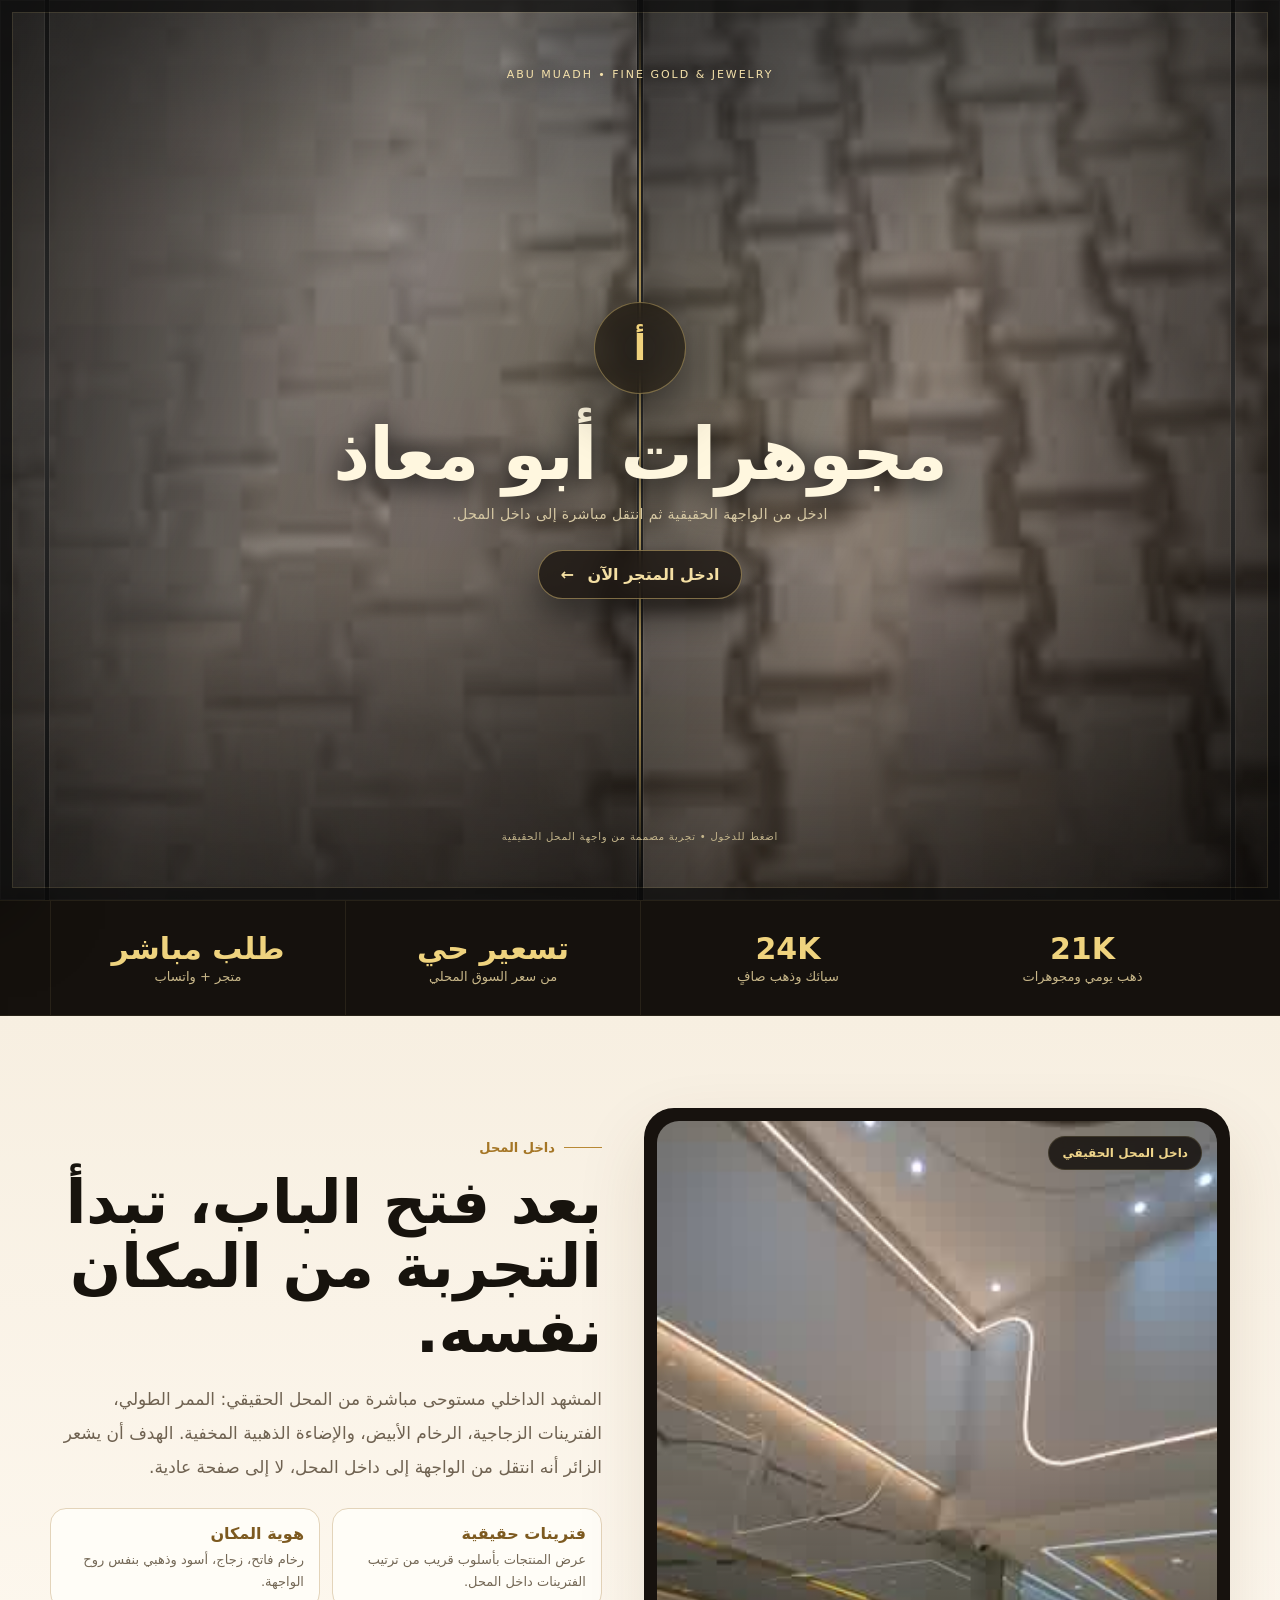
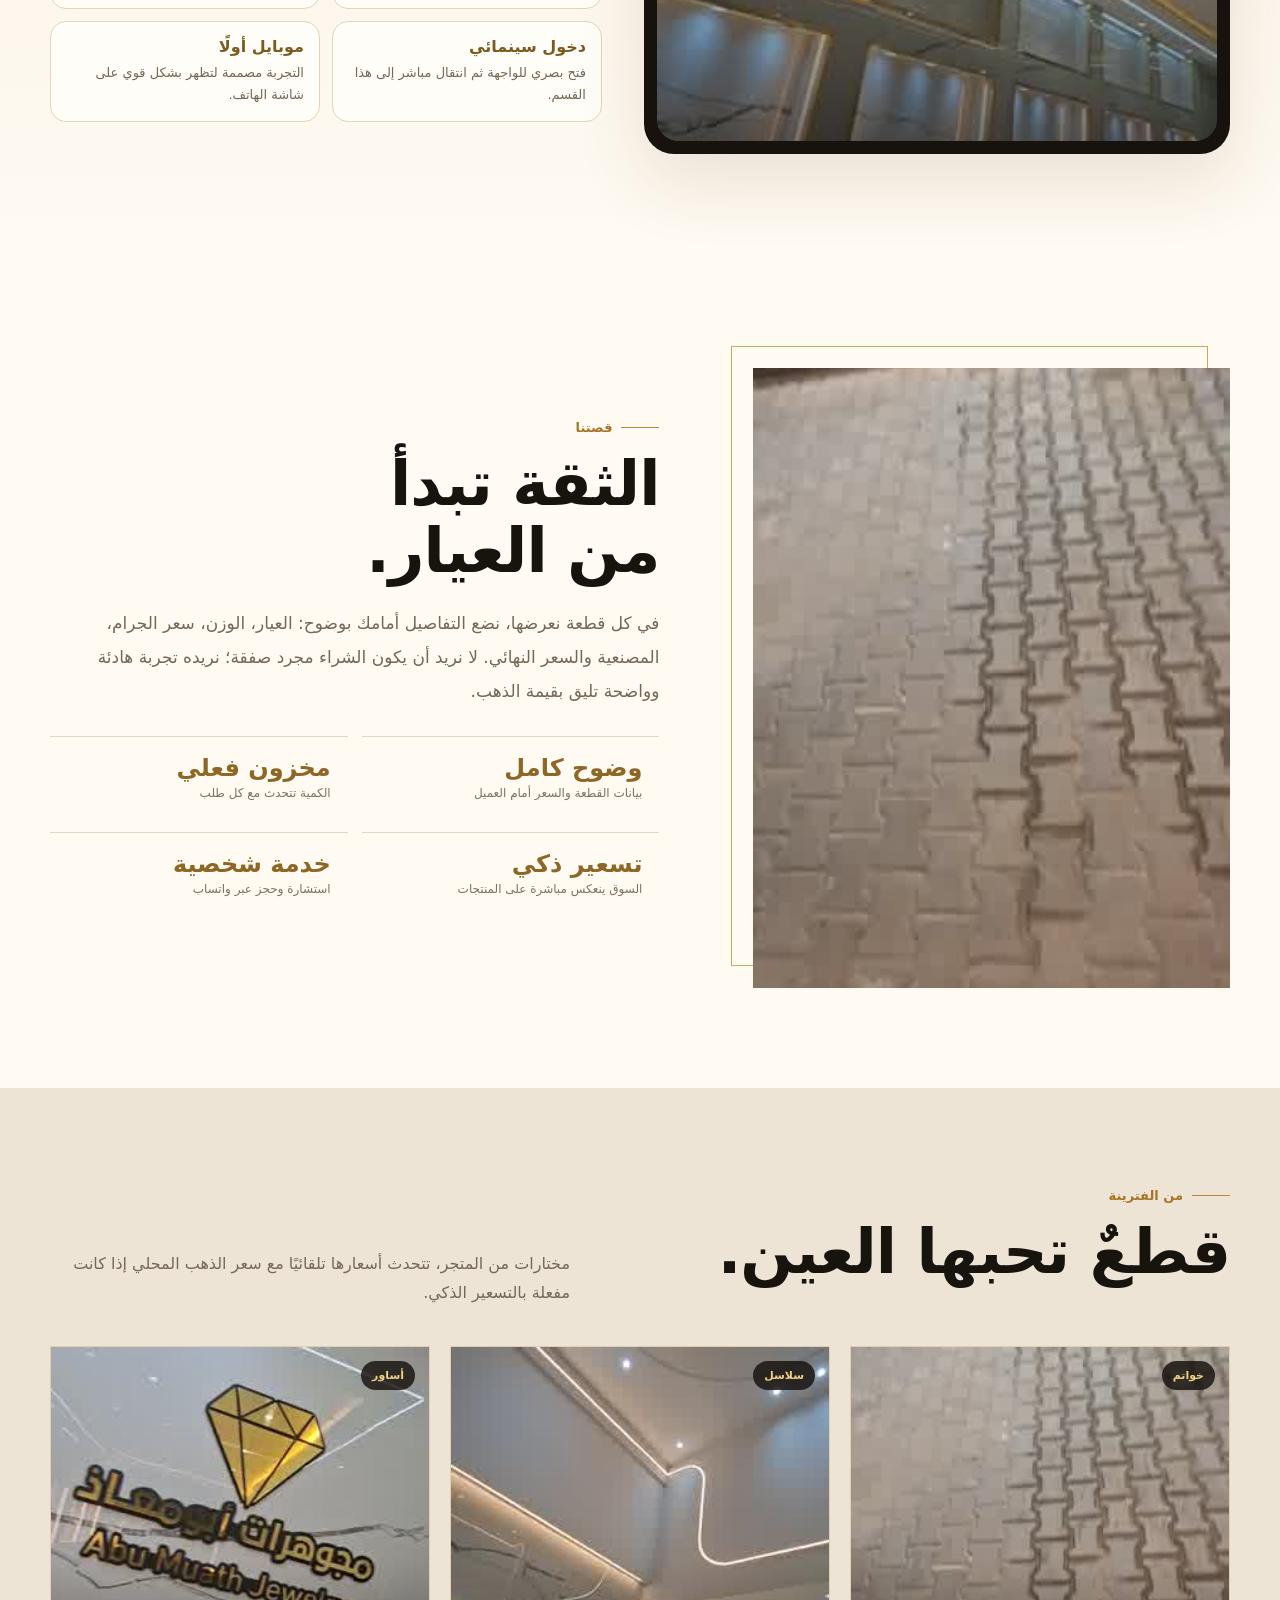
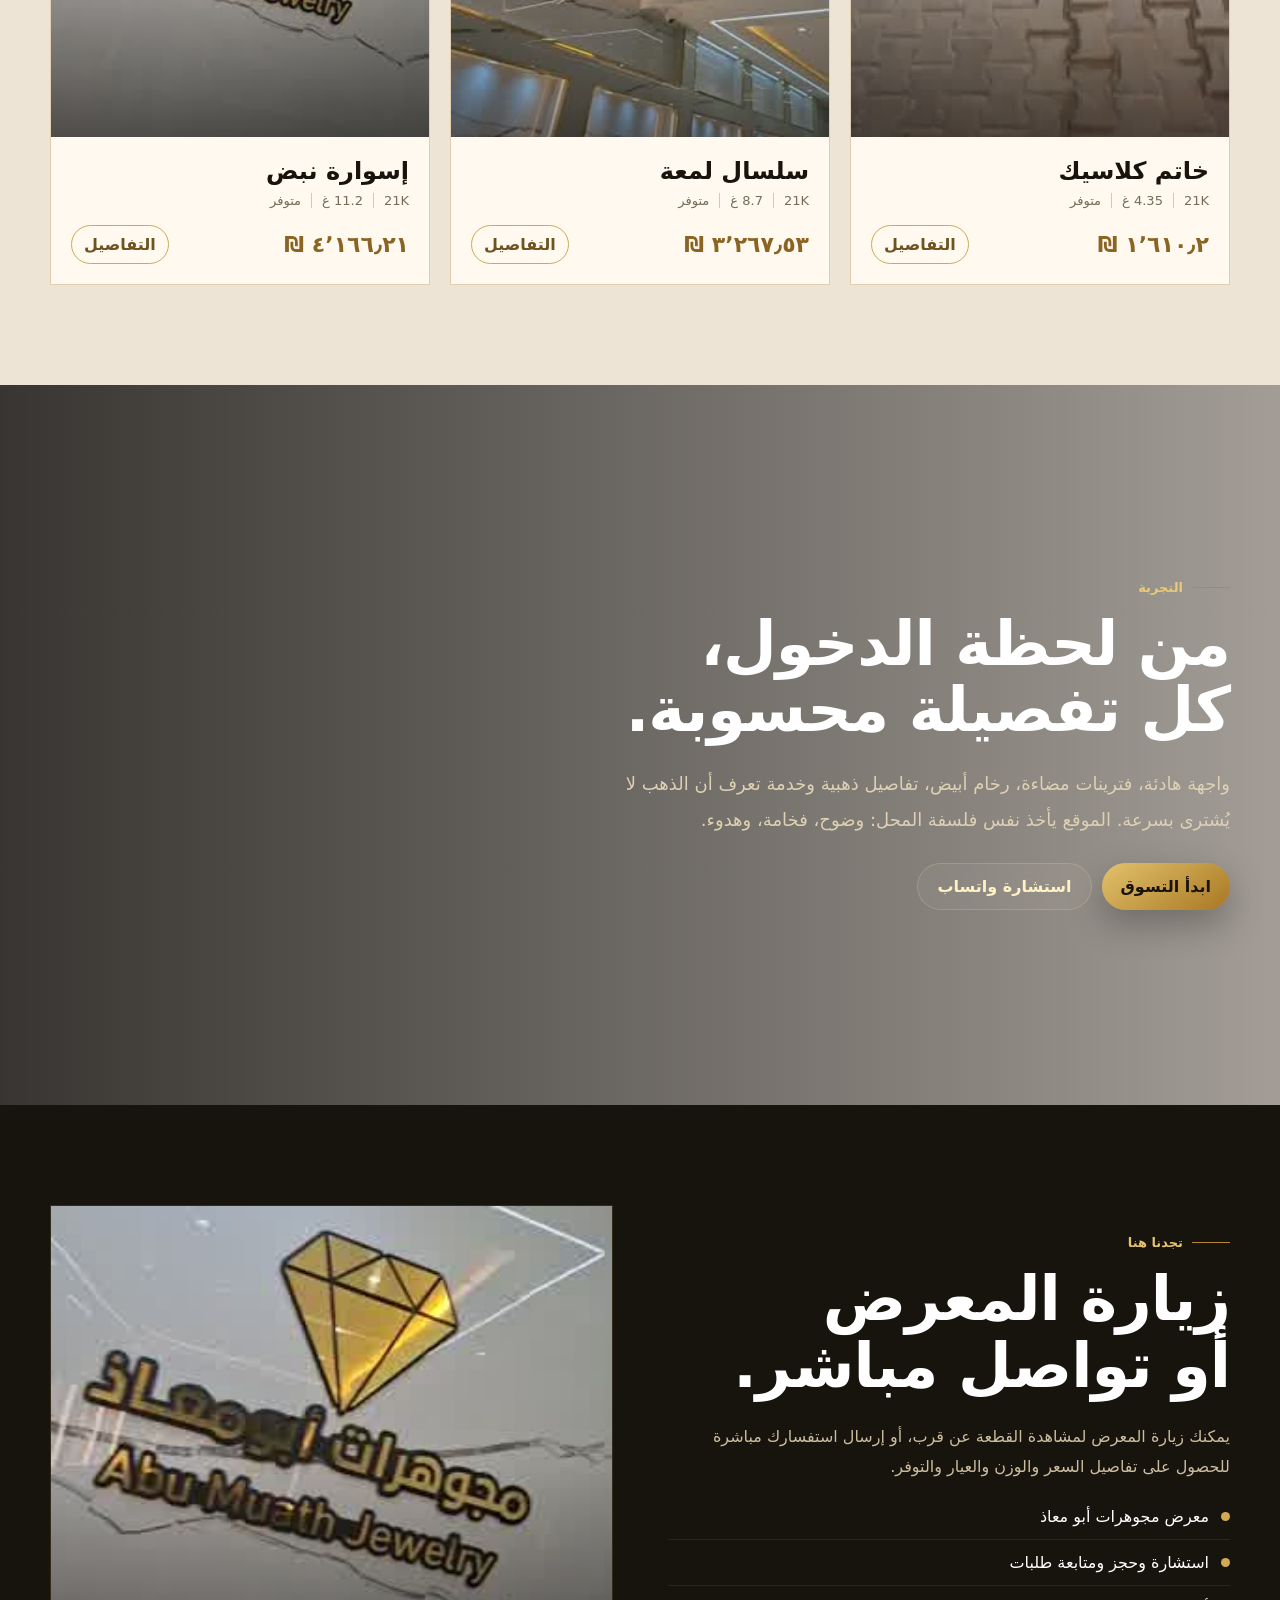
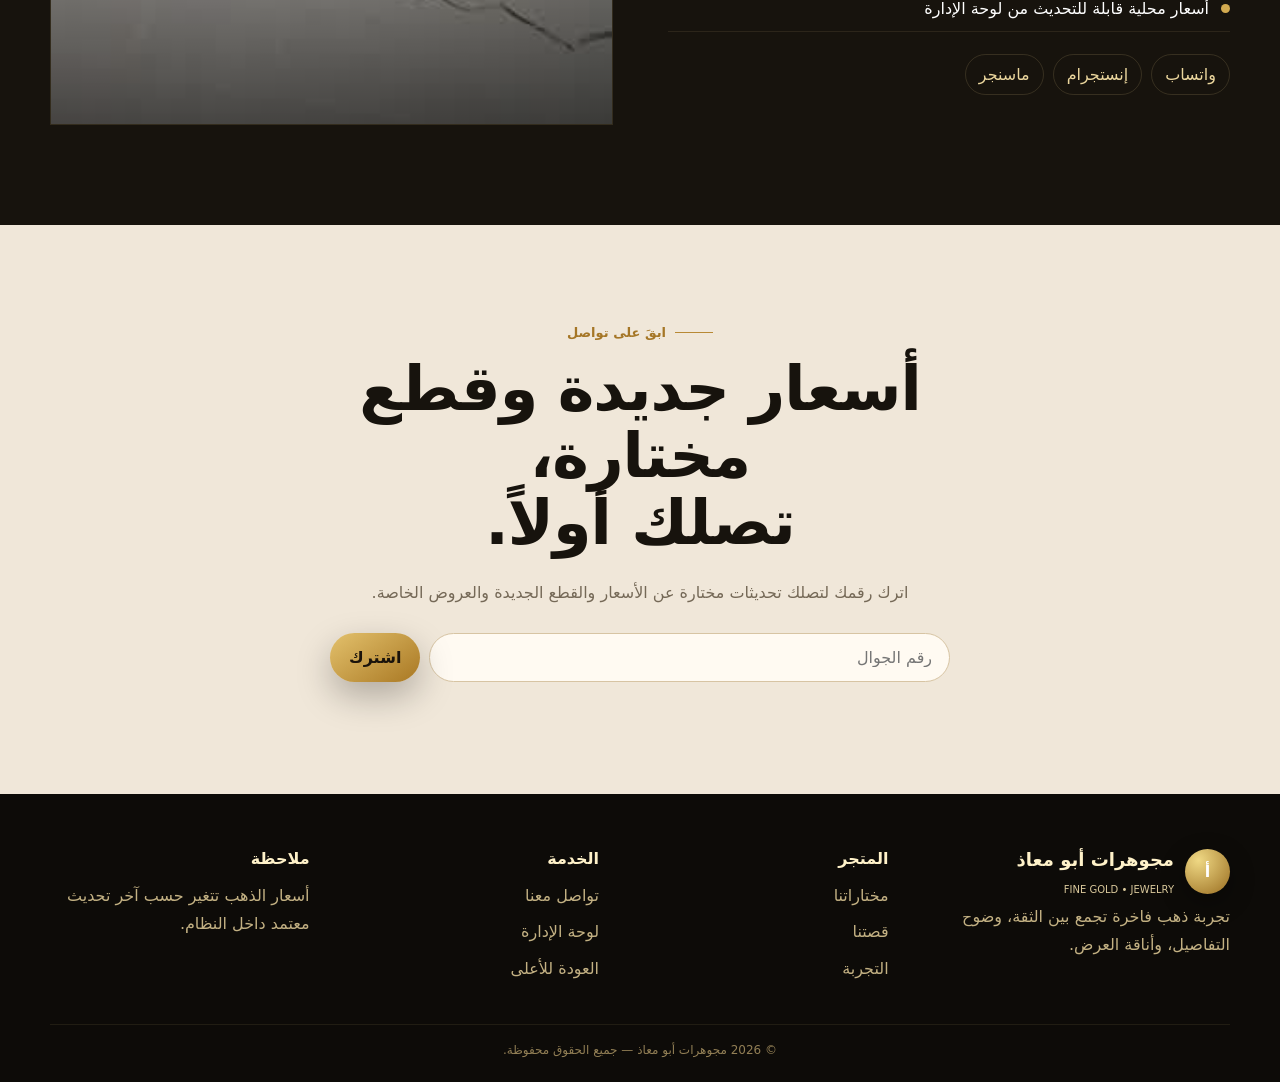
==== index.html @ 191fce41 "Add cinematic entrance-to-interior flow" ====
<!doctype html>
<html lang="ar" dir="rtl">
<head>
<meta charset="utf-8">
<meta name="viewport" content="width=device-width,initial-scale=1">
<meta name="theme-color" content="#0d0b08">
<title>مجوهرات أبو معاذ | ذهب بتجربة فاخرة</title>
<style>
:root{
  --ink:#17130d;--ink2:#251c12;--gold:#b98a34;--gold2:#e4c16d;--cream:#f7f0e5;--paper:#fffaf2;--muted:#746857;--line:#e4d7c2;--white:#fffdf8
}
*{box-sizing:border-box}
html{scroll-behavior:smooth}
body{margin:0;font-family:system-ui,Tahoma,Arial,sans-serif;background:var(--cream);color:var(--ink);overflow-x:hidden}
a{text-decoration:none;color:inherit}
button,input{font:inherit}
img{display:block;width:100%}
.container{width:min(1180px,calc(100% - 34px));margin:auto}
body.entryLocked{overflow:hidden;height:100vh}
.entryPortal{position:fixed;inset:0;z-index:999;background:#090704;overflow:hidden;isolation:isolate}
.entryScene{position:absolute;inset:-2%;background:linear-gradient(180deg,#0006 0%,transparent 28%,transparent 62%,#0009 100%),linear-gradient(90deg,#0007 0%,transparent 35%,transparent 65%,#0006 100%),url('assets/tour-entrance.jpg') center/cover no-repeat;transform:scale(1.045);transition:transform 2.2s cubic-bezier(.2,.7,.15,1),filter 1.2s;filter:saturate(.94) contrast(1.05) brightness(.82)}
.entryPortal.opening .entryScene{transform:scale(1.22) translateY(-1%);filter:saturate(1.02) contrast(1.06) brightness(.9)}
.entryGlow{position:absolute;inset:0;background:radial-gradient(circle at 50% 42%,rgba(233,197,108,.12),transparent 29%);pointer-events:none}
.entryDoor{position:absolute;top:0;bottom:0;width:50.05%;z-index:3;background:linear-gradient(110deg,rgba(20,20,20,.58),rgba(255,255,255,.05) 45%,rgba(9,9,9,.48));backdrop-filter:blur(1.2px);transition:transform 1.45s cubic-bezier(.72,0,.18,1);box-shadow:inset 0 0 0 1px rgba(255,255,255,.08)}
.entryDoor:before,.entryDoor:after{content:"";position:absolute;top:0;bottom:0;width:4px;background:linear-gradient(#121212,#2b2b2b 45%,#0c0c0c);box-shadow:0 0 0 1px rgba(255,255,255,.06)}
.entryDoor.left{left:0;transform-origin:left center}.entryDoor.left:before{right:0}.entryDoor.left:after{left:7%}
.entryDoor.right{right:0;transform-origin:right center}.entryDoor.right:before{left:0}.entryDoor.right:after{right:7%}
.entryPortal.opening .entryDoor.left{transform:translateX(-101%) perspective(900px) rotateY(-7deg)}
.entryPortal.opening .entryDoor.right{transform:translateX(101%) perspective(900px) rotateY(7deg)}
.entryFrame{position:absolute;inset:0;z-index:4;pointer-events:none;border:12px solid rgba(12,12,12,.72);box-shadow:inset 0 0 0 1px rgba(239,210,130,.12)}
.entryFrame:before{content:"";position:absolute;top:0;bottom:0;left:50%;width:2px;background:linear-gradient(transparent,#d8b561 20%,#e7ca80 50%,#d8b561 80%,transparent);transform:translateX(-50%);opacity:.72;transition:opacity .5s}
.entryPortal.opening .entryFrame:before{opacity:0}
.entrySign{position:absolute;z-index:5;top:7.5%;left:50%;transform:translateX(-50%);text-align:center;color:#f4e1aa;letter-spacing:.18em;text-transform:uppercase;font-size:11px;white-space:nowrap;text-shadow:0 2px 18px #000}
.entryContent{position:absolute;z-index:6;inset:0;display:grid;place-items:center;text-align:center;padding:24px;transition:opacity .45s,transform .65s}
.entryPortal.opening .entryContent{opacity:0;transform:scale(.96)}
.entryMonogram{width:92px;height:92px;border-radius:50%;margin:0 auto 18px;display:grid;place-items:center;border:1px solid rgba(235,205,122,.42);background:rgba(18,14,10,.68);backdrop-filter:blur(12px);font-size:36px;font-weight:900;color:#f0d27c;box-shadow:0 18px 60px #0009,inset 0 0 35px rgba(223,183,84,.06)}
.entryContent h1{margin:0;color:#fff7df;font-size:clamp(36px,6vw,72px);font-weight:800;letter-spacing:-1px;text-shadow:0 4px 30px #000}
.entryContent p{margin:10px 0 0;color:#d7c9a4;font-size:14px;letter-spacing:.03em}
.entryEnter{margin-top:28px;min-width:190px;border:1px solid rgba(237,208,126,.46);background:rgba(19,14,10,.74);color:#f4dfa3;border-radius:999px;padding:14px 22px;font-weight:900;box-shadow:0 14px 40px #0008;backdrop-filter:blur(12px);transition:.25s}
.entryEnter:hover{background:#c99c43;color:#1d150b;transform:translateY(-2px)}
.entryEnter span{display:inline-block;margin-right:8px;transition:.25s}.entryEnter:hover span{transform:translateX(-4px)}
.entryHint{position:absolute;z-index:6;bottom:6.5%;left:50%;transform:translateX(-50%);color:#c5b68c;font-size:10px;letter-spacing:.08em;white-space:nowrap;transition:opacity .35s}
.entryPortal.opening .entryHint{opacity:0}
.entryPortal.done{opacity:0;pointer-events:none;transition:opacity .75s ease}
@media(max-width:620px){.insideGrid,.insidePoints{grid-template-columns:1fr}.insideFrame img{height:470px}.entryFrame{border-width:7px}.entryScene{background-position:52% center}.entryMonogram{width:76px;height:76px;font-size:30px}.entryContent h1{font-size:40px}.entryContent p{font-size:12px;max-width:300px}.entrySign{top:5.5%;font-size:9px}.entryHint{bottom:4.5%}.entryEnter{min-width:180px}}
.nav{position:fixed;top:0;left:0;right:0;z-index:50;transition:.35s;padding:18px 0}
.nav.scrolled{background:#15110dda;backdrop-filter:blur(14px);padding:10px 0;border-bottom:1px solid #f1d99118}
.navin{display:flex;align-items:center;gap:22px;color:#fff}
.brand{display:flex;align-items:center;gap:11px;min-width:220px}
.mark{width:45px;height:45px;border-radius:50%;display:grid;place-items:center;background:radial-gradient(circle at 30% 25%,#efd884,#9a6e21);color:#fff;font-weight:900;box-shadow:0 8px 26px #0005}
.brand b{font-size:18px}.brand small{display:block;color:#d9c89b;font-size:10px;margin-top:2px}
.links{display:flex;align-items:center;gap:24px;flex:1;justify-content:center;font-weight:700;font-size:14px}
.links a{opacity:.88}.links a:hover{opacity:1;color:#efd58a}
.navActions{display:flex;gap:9px}.navBtn{border:1px solid #f0d89433;background:#fff4d70d;color:#f6e2a9;padding:10px 14px;border-radius:999px;font-weight:800;backdrop-filter:blur(8px)}.navBtn.fill{background:#f0d070;color:#20170c;border-color:transparent}
.menu{display:none;background:none;border:0;color:#fff;font-size:24px}
.hero{min-height:100vh;position:relative;display:grid;align-items:end;background:
linear-gradient(90deg,#090806b8 0%,#09080630 58%,#09080680 100%),
linear-gradient(0deg,#0b0908 0%,transparent 40%),
url('assets/tour-middle.jpg') center/cover no-repeat}
.hero:after{content:"";position:absolute;inset:0;background:radial-gradient(circle at 65% 35%,transparent 0 28%,#00000035 75%);pointer-events:none}
.heroContent{position:relative;z-index:2;padding:165px 0 70px;display:grid;grid-template-columns:1.1fr .9fr;gap:40px;align-items:end}
.kicker{display:inline-flex;gap:8px;align-items:center;color:#edd18a;font-weight:800;font-size:13px;letter-spacing:.3px}
.kicker:before{content:"";width:45px;height:1px;background:#d5b15b}
.hero h1{font-size:clamp(46px,7vw,88px);line-height:.98;color:#fffaf0;margin:18px 0 20px;letter-spacing:-2px}
.hero p{color:#dfd3b9;font-size:18px;line-height:2;max-width:650px;margin:0}
.heroBtns{display:flex;gap:10px;flex-wrap:wrap;margin-top:28px}
.btn{border:0;border-radius:999px;padding:13px 19px;font-weight:900;cursor:pointer;display:inline-flex;align-items:center;justify-content:center}
.btn.gold{background:linear-gradient(145deg,#e3c16c,#a97823);color:#1a130b;box-shadow:0 14px 35px #0004}
.btn.ghost{background:#fff8e80c;color:#fff1c4;border:1px solid #f5dd9d35;backdrop-filter:blur(8px)}
.heroPanel{justify-self:end;width:min(400px,100%);background:#15110dd8;border:1px solid #f1d79126;border-radius:26px;padding:22px;color:#fff;backdrop-filter:blur(14px);box-shadow:0 28px 70px #0007}
.heroPanelTop{display:flex;justify-content:space-between;gap:12px;align-items:center;border-bottom:1px solid #f2d9931c;padding-bottom:15px;margin-bottom:15px}.heroPanel small{color:#cbb883}.priceNow{font-size:30px;color:#f0d77f;font-weight:900}.miniStats{display:grid;grid-template-columns:repeat(3,1fr);gap:10px}.miniStats div{background:#fff7dd08;border:1px solid #f1db9d12;border-radius:16px;padding:12px}.miniStats b{display:block;color:#fff6da}.miniStats span{font-size:11px;color:#c9b98e}
.scrollHint{position:absolute;z-index:3;bottom:22px;left:50%;transform:translateX(-50%);color:#d8c796;font-size:11px;display:flex;align-items:center;gap:8px}.scrollHint i{display:block;width:42px;height:1px;background:#d7bc72}

.stats{background:#15110d;color:#f7e9bc;border-top:1px solid #f0d79115;border-bottom:1px solid #f0d79115}
.statsGrid{display:grid;grid-template-columns:repeat(4,1fr)}
.stat{padding:30px 20px;text-align:center;border-left:1px solid #f0d79116}.stat:first-child{border-left:0}.stat b{display:block;font-size:30px;color:#efd37e}.stat span{font-size:13px;color:#c8b789}

.section{padding:100px 0}
.story{background:var(--paper)}
.storyGrid{display:grid;grid-template-columns:.9fr 1.1fr;gap:72px;align-items:center}
.mediaFrame{position:relative;padding:22px 0 0 22px}.mediaFrame:before{content:"";position:absolute;inset:0 22px 22px 0;border:1px solid #c9a85e}
.mediaFrame img{height:620px;object-fit:cover;position:relative;z-index:1}
.sectionTag{color:#a57626;font-size:13px;font-weight:900;display:flex;align-items:center;gap:9px}.sectionTag:before{content:"";width:38px;height:1px;background:#b88935}
.story h2,.featured h2,.experience h2,.visit h2,.newsletter h2{font-size:clamp(36px,5vw,62px);line-height:1.08;margin:16px 0 22px;letter-spacing:-1px}
.story p{color:var(--muted);line-height:2;font-size:17px}.storyFacts{display:grid;grid-template-columns:repeat(2,1fr);gap:14px;margin-top:28px}.storyFacts div{padding:17px;border-top:1px solid var(--line)}.storyFacts b{display:block;font-size:24px;color:#8e6725}.storyFacts span{font-size:12px;color:#7e7262}

.featured{background:#eee4d5}
.sectionHead{display:flex;justify-content:space-between;gap:20px;align-items:end;margin-bottom:38px}.sectionHead p{color:var(--muted);max-width:520px;line-height:1.8;margin:0}
.productRail{display:grid;grid-template-columns:repeat(3,1fr);gap:20px}
.productCard{position:relative;background:#fff9ef;border:1px solid #dfceb0;overflow:hidden;transition:.35s}.productCard:hover{transform:translateY(-6px);box-shadow:0 24px 50px #7c5b2218}.productImage{height:390px;background:linear-gradient(145deg,#f8edda,#e5d0a8);position:relative;overflow:hidden}.productImage img{height:100%;object-fit:cover}.productImage:after{content:"";position:absolute;inset:auto 0 0;height:45%;background:linear-gradient(transparent,#0007)}.productBadge{position:absolute;top:14px;right:14px;z-index:2;background:#16110dcf;color:#efd183;padding:8px 11px;border-radius:999px;font-size:11px;font-weight:900}.productInfo{padding:20px}.productInfo h3{font-size:24px;margin:0 0 8px}.productMeta{color:#786b59;font-size:13px;display:flex;gap:10px;flex-wrap:wrap}.productMeta span{padding-left:10px;border-left:1px solid #d9c8aa}.productMeta span:last-child{border-left:0}.productBottom{display:flex;justify-content:space-between;align-items:center;margin-top:17px}.productPrice{font-size:22px;font-weight:900;color:#8b6424}.smallBtn{border:1px solid #caa95d;background:transparent;color:#6f5221;border-radius:999px;padding:9px 12px;font-weight:800}
.emptyProducts{grid-column:1/-1;text-align:center;padding:40px;border:1px dashed #cdbb9c;color:#6f6250}

.experience{min-height:720px;position:relative;display:grid;align-items:center;background:
linear-gradient(90deg,#0b0908cf,#0b09085c),
url('assets/tour-rear.jpg') center/cover fixed no-repeat;color:#fff}
.experience .container{position:relative;z-index:2}.experienceBox{max-width:610px}.experience p{color:#ddd0b4;font-size:18px;line-height:2}.experienceActions{display:flex;gap:10px;flex-wrap:wrap;margin-top:25px}

.visit{background:#17130d;color:#fff}
.visitGrid{display:grid;grid-template-columns:1fr 1fr;gap:55px;align-items:center}
.visitPhoto{height:520px;position:relative;overflow:hidden;border:1px solid #f1d79120}.visitPhoto img{height:100%;object-fit:cover}.visitPhoto:after{content:"";position:absolute;inset:0;background:linear-gradient(0deg,#0008,transparent 50%)}
.visit p{color:#cbbd9f;line-height:1.9}.contactLines{display:grid;gap:13px;margin-top:25px}.contactLine{display:flex;align-items:center;gap:12px;padding-bottom:13px;border-bottom:1px solid #f0d79118}.contactLine i{width:9px;height:9px;border-radius:50%;background:#d2aa50}
.socialRow{display:flex;gap:9px;flex-wrap:wrap;margin-top:22px}.social{padding:10px 13px;border-radius:999px;border:1px solid #f0d79125;color:#ebd69d}

.newsletter{background:#f0e7d9;text-align:center}.newsletter .wrap{max-width:720px;margin:auto}.newsletter p{color:#756957;line-height:1.8}.newsletterForm{display:flex;gap:9px;max-width:620px;margin:25px auto 0}.newsletterForm input{flex:1;border:1px solid #d7c4a3;background:#fffaf2;padding:14px 17px;border-radius:999px;outline:none}

footer{background:#0d0b08;color:#cab98f;padding:55px 0 25px}.footerGrid{display:grid;grid-template-columns:1.2fr repeat(3,1fr);gap:30px}.footerGrid b{color:#fff2c9;display:block;margin-bottom:14px}.footerGrid a,.footerGrid p{display:block;margin:8px 0;color:#c3b183;line-height:1.8}.copy{text-align:center;border-top:1px solid #efd69016;padding-top:18px;margin-top:32px;font-size:12px;color:#927f55}

.reveal{opacity:0;transform:translateY(28px);transition:.7s ease}.reveal.show{opacity:1;transform:none}
.drawerShade{position:fixed;inset:0;z-index:70;background:#0009;opacity:0;pointer-events:none;transition:.3s}.drawerShade.show{opacity:1;pointer-events:auto}.drawer{position:fixed;top:0;bottom:0;left:0;z-index:71;width:min(440px,100vw);background:#fffaf1;color:#20170e;transform:translateX(-105%);transition:.35s;box-shadow:30px 0 80px #0009;display:grid;grid-template-rows:auto 1fr}.drawer.show{transform:none}.drawerHead{padding:19px;border-bottom:1px solid #e4d2b1}.drawerHeadTop{display:flex;justify-content:space-between;align-items:center}.close{width:38px;height:38px;border:0;border-radius:50%;background:#efe0c4}.drawerList{padding:14px;overflow:auto}.detailVisual{height:260px;background:linear-gradient(145deg,#f7ecd8,#e4cda0);margin-bottom:16px;display:grid;place-items:center;color:#a37524;font-size:64px}.detailMeta{display:flex;gap:7px;flex-wrap:wrap}.detailMeta span{padding:6px 8px;border-radius:999px;background:#f0e5d3;font-size:11px}.detailPrice{font-size:30px;font-weight:900;color:#8c6526;margin:17px 0}.detailActions{display:flex;gap:8px}.detailActions button,.detailActions a{flex:1;text-align:center;border:0;border-radius:999px;padding:11px;font-weight:900}.detailActions button{background:#ad7c28;color:#fff}.detailActions a{background:#ece0c9;color:#58462f}

.insideTour{background:linear-gradient(180deg,#f7efe1,#fffaf2);padding:92px 0}.insideGrid{display:grid;grid-template-columns:1.03fr .97fr;gap:42px;align-items:center}.insideFrame{position:relative;background:#17120e;padding:13px;border-radius:30px;box-shadow:0 28px 70px #573b141f}.insideFrame img{width:100%;height:620px;object-fit:cover;border-radius:22px}.insideFrame:after{content:"";position:absolute;inset:13px;border-radius:22px;background:linear-gradient(180deg,transparent 52%,#0008);pointer-events:none}.insideBadge{position:absolute;z-index:2;right:28px;top:28px;background:#17120edc;color:#efd58b;border:1px solid #f0d79122;padding:9px 13px;border-radius:999px;font-size:12px;font-weight:900;backdrop-filter:blur(8px)}.insideCopy h2{font-size:clamp(38px,5vw,60px);line-height:1.08;margin:15px 0 18px}.insideCopy>p{font-size:17px;line-height:2;color:#6f6251}.insidePoints{display:grid;grid-template-columns:1fr 1fr;gap:12px;margin-top:24px}.insidePoints div{background:#fffdf7;border:1px solid #e3d4ba;padding:15px;border-radius:16px}.insidePoints b{display:block;margin-bottom:6px;color:#7d5a20}.insidePoints span{color:#746856;font-size:13px;line-height:1.7}
@media(max-width:900px){
 .links{display:none}.menu{display:block}.heroContent,.storyGrid,.visitGrid{grid-template-columns:1fr}.heroContent{padding-top:140px}.heroPanel{justify-self:start}.statsGrid{grid-template-columns:repeat(2,1fr)}.stat:nth-child(3){border-left:0;border-top:1px solid #f0d79116}.stat:nth-child(4){border-top:1px solid #f0d79116}.productRail{grid-template-columns:1fr 1fr}.storyGrid{gap:35px}.mediaFrame img{height:480px}.footerGrid{grid-template-columns:1fr 1fr}
}
@media(max-width:620px){
 .container{width:min(100% - 24px,1180px)}.nav{padding:10px 0}.brand{min-width:0}.brand small,.navActions .navBtn:not(.fill){display:none}.hero{min-height:920px;background-position:62% center}.heroContent{padding:125px 0 90px}.hero h1{font-size:48px}.hero p{font-size:16px}.heroPanel{width:100%}.statsGrid,.productRail,.storyFacts,.footerGrid{grid-template-columns:1fr}.stat{border-left:0!important;border-top:1px solid #f0d79116}.stat:first-child{border-top:0}.section{padding:75px 0}.mediaFrame img{height:390px}.sectionHead{align-items:start}.newsletterForm{flex-direction:column}.newsletterForm .btn{width:100%}.experience{background-attachment:scroll;min-height:650px}.visitPhoto{height:380px}
}
</style>
</head>
<body class="entryLocked">
<div class="entryPortal" id="entryPortal" aria-label="مدخل متجر مجوهرات أبو معاذ">
  <div class="entryScene" id="entryScene"></div><div class="entryGlow"></div>
  <div class="entryDoor left"></div><div class="entryDoor right"></div><div class="entryFrame"></div>
  <div class="entrySign">ABU MUADH • FINE GOLD & JEWELRY</div>
  <div class="entryContent"><div><div class="entryMonogram">أ</div><h1>مجوهرات أبو معاذ</h1><p>ادخل من الواجهة الحقيقية ثم انتقل مباشرة إلى داخل المحل.</p><button class="entryEnter" id="entryEnter">ادخل المتجر الآن <span>←</span></button></div></div>
  <div class="entryHint">اضغط للدخول • تجربة مصممة من واجهة المحل الحقيقية</div>
</div>
<header class="nav" id="nav">
  <div class="container navin">
    <a class="brand" href="#home"><span class="mark">أ</span><span><b id="brandName">مجوهرات أبو معاذ</b><small>FINE GOLD • JEWELRY</small></span></a>
    <nav class="links">
      <a href="#story">قصتنا</a><a href="#inside-tour">داخل المحل</a><a href="#featured">مختاراتنا</a><a href="#experience">التجربة</a><a href="#visit">تواصل</a>
    </nav>
    <div class="navActions"><a class="navBtn" href="admin.html">الإدارة</a><a class="navBtn fill" href="#featured">تسوّق الآن</a></div>
    <button class="menu" id="menu">☰</button>
  </div>
</header>

<main>
<section class="hero" id="home">
  <div class="container heroContent">
    <div>
      <span class="kicker">ذهب أصيل بتقديم معاصر</span>
      <h1>قطعةٌ تُختار<br>لتبقى.</h1>
      <p>تجربة ذهب راقية تجمع بين جمال العرض، وضوح العيار والوزن، وسعر محلي يتحدث مباشرة من لوحة الإدارة.</p>
      <div class="heroBtns"><a class="btn gold" href="#featured">شاهد المختارات</a><a class="btn ghost" href="#story">اكتشف قصتنا</a></div>
    </div>
    <aside class="heroPanel">
      <div class="heroPanelTop"><div><small>سعر بيع جرام 21K</small><div class="priceNow" id="price21">—</div></div><div><small>آخر تحديث</small><b id="updated">—</b></div></div>
      <div class="miniStats">
        <div><b>21K</b><span>الأكثر تداولاً</span></div>
        <div><b>24K</b><span>ذهب صافي</span></div>
        <div><b>شفاف</b><span>وزن وعيار وسعر</span></div>
      </div>
    </aside>
  </div>
  <div class="scrollHint"><i></i> مرّر لاكتشاف المتجر</div>
</section>

<section class="stats">
  <div class="container statsGrid">
    <div class="stat"><b>21K</b><span>ذهب يومي ومجوهرات</span></div>
    <div class="stat"><b>24K</b><span>سبائك وذهب صافٍ</span></div>
    <div class="stat"><b>تسعير حي</b><span>من سعر السوق المحلي</span></div>
    <div class="stat"><b>طلب مباشر</b><span>متجر + واتساب</span></div>
  </div>
</section>

<section class="insideTour" id="inside-tour">
  <div class="container insideGrid">
    <div class="insideFrame reveal"><img src="assets/tour-middle.jpg" alt="داخل محل مجوهرات أبو معاذ"><span class="insideBadge">داخل المحل الحقيقي</span></div>
    <div class="insideCopy reveal"><span class="sectionTag">داخل المحل</span><h2>بعد فتح الباب، تبدأ التجربة من المكان نفسه.</h2><p>المشهد الداخلي مستوحى مباشرة من المحل الحقيقي: الممر الطولي، الفترينات الزجاجية، الرخام الأبيض، والإضاءة الذهبية المخفية. الهدف أن يشعر الزائر أنه انتقل من الواجهة إلى داخل المحل، لا إلى صفحة عادية.</p><div class="insidePoints"><div><b>فترينات حقيقية</b><span>عرض المنتجات بأسلوب قريب من ترتيب الفترينات داخل المحل.</span></div><div><b>هوية المكان</b><span>رخام فاتح، زجاج، أسود وذهبي بنفس روح الواجهة.</span></div><div><b>دخول سينمائي</b><span>فتح بصري للواجهة ثم انتقال مباشر إلى هذا القسم.</span></div><div><b>موبايل أولًا</b><span>التجربة مصممة لتظهر بشكل قوي على شاشة الهاتف.</span></div></div></div>
  </div>
</section>

<section class="section story" id="story">
  <div class="container storyGrid">
    <div class="mediaFrame reveal"><img src="assets/tour-entrance.jpg" alt="واجهة محل الذهب"></div>
    <div class="reveal">
      <span class="sectionTag">قصتنا</span>
      <h2>الثقة تبدأ<br>من العيار.</h2>
      <p>في كل قطعة نعرضها، نضع التفاصيل أمامك بوضوح: العيار، الوزن، سعر الجرام، المصنعية والسعر النهائي. لا نريد أن يكون الشراء مجرد صفقة؛ نريده تجربة هادئة وواضحة تليق بقيمة الذهب.</p>
      <div class="storyFacts">
        <div><b>وضوح كامل</b><span>بيانات القطعة والسعر أمام العميل</span></div>
        <div><b>مخزون فعلي</b><span>الكمية تتحدث مع كل طلب</span></div>
        <div><b>تسعير ذكي</b><span>السوق ينعكس مباشرة على المنتجات</span></div>
        <div><b>خدمة شخصية</b><span>استشارة وحجز عبر واتساب</span></div>
      </div>
    </div>
  </div>
</section>

<section class="section featured" id="featured">
  <div class="container">
    <div class="sectionHead reveal">
      <div><span class="sectionTag">من الفترينة</span><h2>قطعٌ تحبها العين.</h2></div>
      <p>مختارات من المتجر، تتحدث أسعارها تلقائيًا مع سعر الذهب المحلي إذا كانت مفعلة بالتسعير الذكي.</p>
    </div>
    <div class="productRail" id="products"></div>
  </div>
</section>

<section class="experience" id="experience">
  <div class="container">
    <div class="experienceBox reveal">
      <span class="sectionTag" style="color:#e8ca7a">التجربة</span>
      <h2>من لحظة الدخول،<br>كل تفصيلة محسوبة.</h2>
      <p>واجهة هادئة، فترينات مضاءة، رخام أبيض، تفاصيل ذهبية وخدمة تعرف أن الذهب لا يُشترى بسرعة. الموقع يأخذ نفس فلسفة المحل: وضوح، فخامة، وهدوء.</p>
      <div class="experienceActions"><a class="btn gold" href="#featured">ابدأ التسوق</a><a class="btn ghost" id="whatsappHero" target="_blank">استشارة واتساب</a></div>
    </div>
  </div>
</section>

<section class="section visit" id="visit">
  <div class="container visitGrid">
    <div class="reveal">
      <span class="sectionTag" style="color:#e3c371">تجدنا هنا</span>
      <h2>زيارة المعرض<br>أو تواصل مباشر.</h2>
      <p>يمكنك زيارة المعرض لمشاهدة القطعة عن قرب، أو إرسال استفسارك مباشرة للحصول على تفاصيل السعر والوزن والعيار والتوفر.</p>
      <div class="contactLines">
        <div class="contactLine"><i></i><span>معرض مجوهرات أبو معاذ</span></div>
        <div class="contactLine"><i></i><span>استشارة وحجز ومتابعة طلبات</span></div>
        <div class="contactLine"><i></i><span>أسعار محلية قابلة للتحديث من لوحة الإدارة</span></div>
      </div>
      <div class="socialRow"><a id="wa" class="social" target="_blank">واتساب</a><a id="ig" class="social" target="_blank">إنستجرام</a><a id="ms" class="social" target="_blank">ماسنجر</a></div>
    </div>
    <div class="visitPhoto reveal"><img src="assets/tour-rear.jpg" alt="داخل محل الذهب"></div>
  </div>
</section>

<section class="section newsletter">
  <div class="container wrap reveal">
    <span class="sectionTag" style="justify-content:center">ابقَ على تواصل</span>
    <h2>أسعار جديدة وقطع مختارة،<br>تصلك أولاً.</h2>
    <p>اترك رقمك لتصلك تحديثات مختارة عن الأسعار والقطع الجديدة والعروض الخاصة.</p>
    <div class="newsletterForm"><input id="newsletterPhone" placeholder="رقم الجوال"><button class="btn gold" id="newsletterBtn">اشترك</button></div>
    <div id="newsletterMsg" style="margin-top:12px;color:#6f5d3f"></div>
  </div>
</section>
</main>

<footer>
  <div class="container footerGrid">
    <div><div class="brand"><span class="mark">أ</span><span><b>مجوهرات أبو معاذ</b><small>FINE GOLD • JEWELRY</small></span></div><p>تجربة ذهب فاخرة تجمع بين الثقة، وضوح التفاصيل، وأناقة العرض.</p></div>
    <div><b>المتجر</b><a href="#featured">مختاراتنا</a><a href="#story">قصتنا</a><a href="#experience">التجربة</a></div>
    <div><b>الخدمة</b><a href="#visit">تواصل معنا</a><a href="admin.html">لوحة الإدارة</a><a href="#home">العودة للأعلى</a></div>
    <div><b>ملاحظة</b><p>أسعار الذهب تتغير حسب آخر تحديث معتمد داخل النظام.</p></div>
  </div>
  <div class="container copy">© <span id="year"></span> مجوهرات أبو معاذ — جميع الحقوق محفوظة.</div>
</footer>

<div class="drawerShade" id="drawerShade"></div>
<aside class="drawer" id="drawer">
  <div class="drawerHead"><div class="drawerHeadTop"><span class="sectionTag">تفاصيل القطعة</span><button class="close" id="drawerClose">×</button></div><h2 id="drawerTitle">القطعة</h2></div>
  <div class="drawerList" id="drawerBody"></div>
</aside>

<script>
const KEY='ayar_store_db_v2',PUR={24:1,22:.916,21:.875,18:.75,14:.585};
function seed(){return{settings:{brand:'مجوهرات أبو معاذ',currency:'₪',whatsapp:'',instagram:'https://instagram.com/',messenger:'https://m.me/'},sell24:395,buy24:389,products:[{id:1,name:'خاتم كلاسيك',cat:'خواتم',k:21,w:4.35,work:8,fixed:10,margin:4,stock:6,auto:true,sku:'RNG-2101',featured:true},{id:2,name:'سلسال لمعة',cat:'سلاسل',k:21,w:8.7,work:10,fixed:18,margin:5,stock:4,auto:true,sku:'NCK-2102',featured:true},{id:3,name:'إسوارة نبض',cat:'أساور',k:21,w:11.2,work:9,fixed:15,margin:4.5,stock:3,auto:true,sku:'BRC-2103',featured:true}]}}
let db;try{db=JSON.parse(localStorage.getItem(KEY)||'null')}catch(e){}db=db||seed();db.settings=db.settings||seed().settings;db.products=db.products||seed().products;db.sell24=Number(db.sell24||395);db.updated=db.updated||new Date().toISOString();
function rate(k){return db.sell24*PUR[k]}function money(v){return Number(v||0).toLocaleString('ar-EG',{maximumFractionDigits:2})+' '+(db.settings.currency||'₪')}
function price(p){if(p.auto===false&&p.manual)return Number(p.manual);const b=rate(p.k)*p.w+(p.work||0)*p.w+(p.fixed||0);return +(b*(1+(p.margin||0)/100)).toFixed(2)}
brandName.textContent=db.settings.brand||'مجوهرات أبو معاذ';price21.textContent=money(rate(21));updated.textContent=new Date(db.updated).toLocaleDateString('ar-EG',{month:'short',day:'numeric'});
const waNum=String(db.settings.whatsapp||'').replace(/\D/g,'');const waUrl=waNum?'https://wa.me/'+waNum:'#';wa.href=waUrl;whatsappHero.href=waUrl;ig.href=db.settings.instagram||'#';ms.href=db.settings.messenger||'#';
const fallbackImgs=['assets/tour-entrance.jpg','assets/tour-middle.jpg','assets/tour-rear.jpg'];
function renderProducts(){
 let arr=db.products.filter(p=>p.stock>0).sort((a,b)=>Number(b.featured||false)-Number(a.featured||false)).slice(0,3);
 products.innerHTML=arr.length?arr.map((p,i)=>'<article class="productCard reveal"><div class="productImage"><img src="'+(p.image_url||fallbackImgs[i%3])+'" alt="'+p.name+'"><span class="productBadge">'+p.cat+'</span></div><div class="productInfo"><h3>'+p.name+'</h3><div class="productMeta"><span>'+p.k+'K</span><span>'+p.w+' غ</span><span>'+(p.stock?'متوفر':'نفد')+'</span></div><div class="productBottom"><div class="productPrice">'+money(price(p))+'</div><button class="smallBtn" onclick="openProduct('+p.id+')">التفاصيل</button></div></div></article>').join(''):'<div class="emptyProducts">لا توجد منتجات متاحة حاليًا.</div>';
 observe();
}
window.openProduct=id=>{const p=db.products.find(x=>x.id===id);if(!p)return;drawerTitle.textContent=p.name;drawerBody.innerHTML='<div class="detailVisual">◆</div><div class="detailMeta"><span>'+p.cat+'</span><span>'+p.k+'K</span><span>'+p.w+' غ</span><span>'+(p.sku||'')+'</span></div><div class="detailPrice">'+money(price(p))+'</div><p style="color:#736652;line-height:1.8">قيمة الذهب '+money(rate(p.k)*p.w)+' • المصنعية '+money((p.work||0)*p.w+(p.fixed||0))+'</p><div class="detailActions"><button onclick="addOrder('+p.id+')">اطلب القطعة</button><a target="_blank" href="'+(waNum?waUrl+'?text='+encodeURIComponent('مرحبًا، أريد الاستفسار عن '+p.name+' '+(p.sku||'')):'#')+'">واتساب</a></div>';drawer.classList.add('show');drawerShade.classList.add('show')};
window.addOrder=id=>{const p=db.products.find(x=>x.id===id);if(!p)return;const u=waNum?waUrl+'?text='+encodeURIComponent('أرغب بطلب '+p.name+' بسعر '+money(price(p))):'#';if(u!=='#')window.open(u,'_blank')};
drawerClose.onclick=()=>{drawer.classList.remove('show');drawerShade.classList.remove('show')};drawerShade.onclick=drawerClose.onclick;
nav.classList.toggle('scrolled',scrollY>20);addEventListener('scroll',()=>nav.classList.toggle('scrolled',scrollY>20));
function observe(){const io=new IntersectionObserver(es=>es.forEach(e=>{if(e.isIntersecting)e.target.classList.add('show')}),{threshold:.14});document.querySelectorAll('.reveal').forEach(e=>io.observe(e))}
newsletterBtn.onclick=()=>{const v=newsletterPhone.value.trim();newsletterMsg.textContent=v?'تم تسجيل رقمك للاختبار بنجاح.':'أدخل رقم الجوال أولاً.'};
const entryPortal=document.getElementById('entryPortal'),entryEnter=document.getElementById('entryEnter'),entryScene=document.getElementById('entryScene');
let entryBusy=false;
function enterStore(){if(entryBusy||!entryPortal)return;entryBusy=true;entryPortal.classList.add('opening');setTimeout(()=>{document.body.classList.remove('entryLocked')},780);setTimeout(()=>document.getElementById('inside-tour')?.scrollIntoView({behavior:'smooth',block:'start'}),1050);setTimeout(()=>entryPortal.classList.add('done'),1550);setTimeout(()=>entryPortal.remove(),2350)}
entryEnter.addEventListener('click',enterStore);entryPortal.addEventListener('dblclick',enterStore);
entryPortal.addEventListener('pointermove',e=>{if(entryBusy||matchMedia('(pointer:coarse)').matches)return;const x=(e.clientX/innerWidth-.5)*10,y=(e.clientY/innerHeight-.5)*6;entryScene.style.transform='scale(1.055) translate('+(-x*.12)+'px,'+(-y*.12)+'px)'});
entryPortal.addEventListener('pointerleave',()=>{if(!entryBusy)entryScene.style.transform='scale(1.045)'});
year.textContent=new Date().getFullYear();renderProducts();observe();
</script>
</body>
</html>
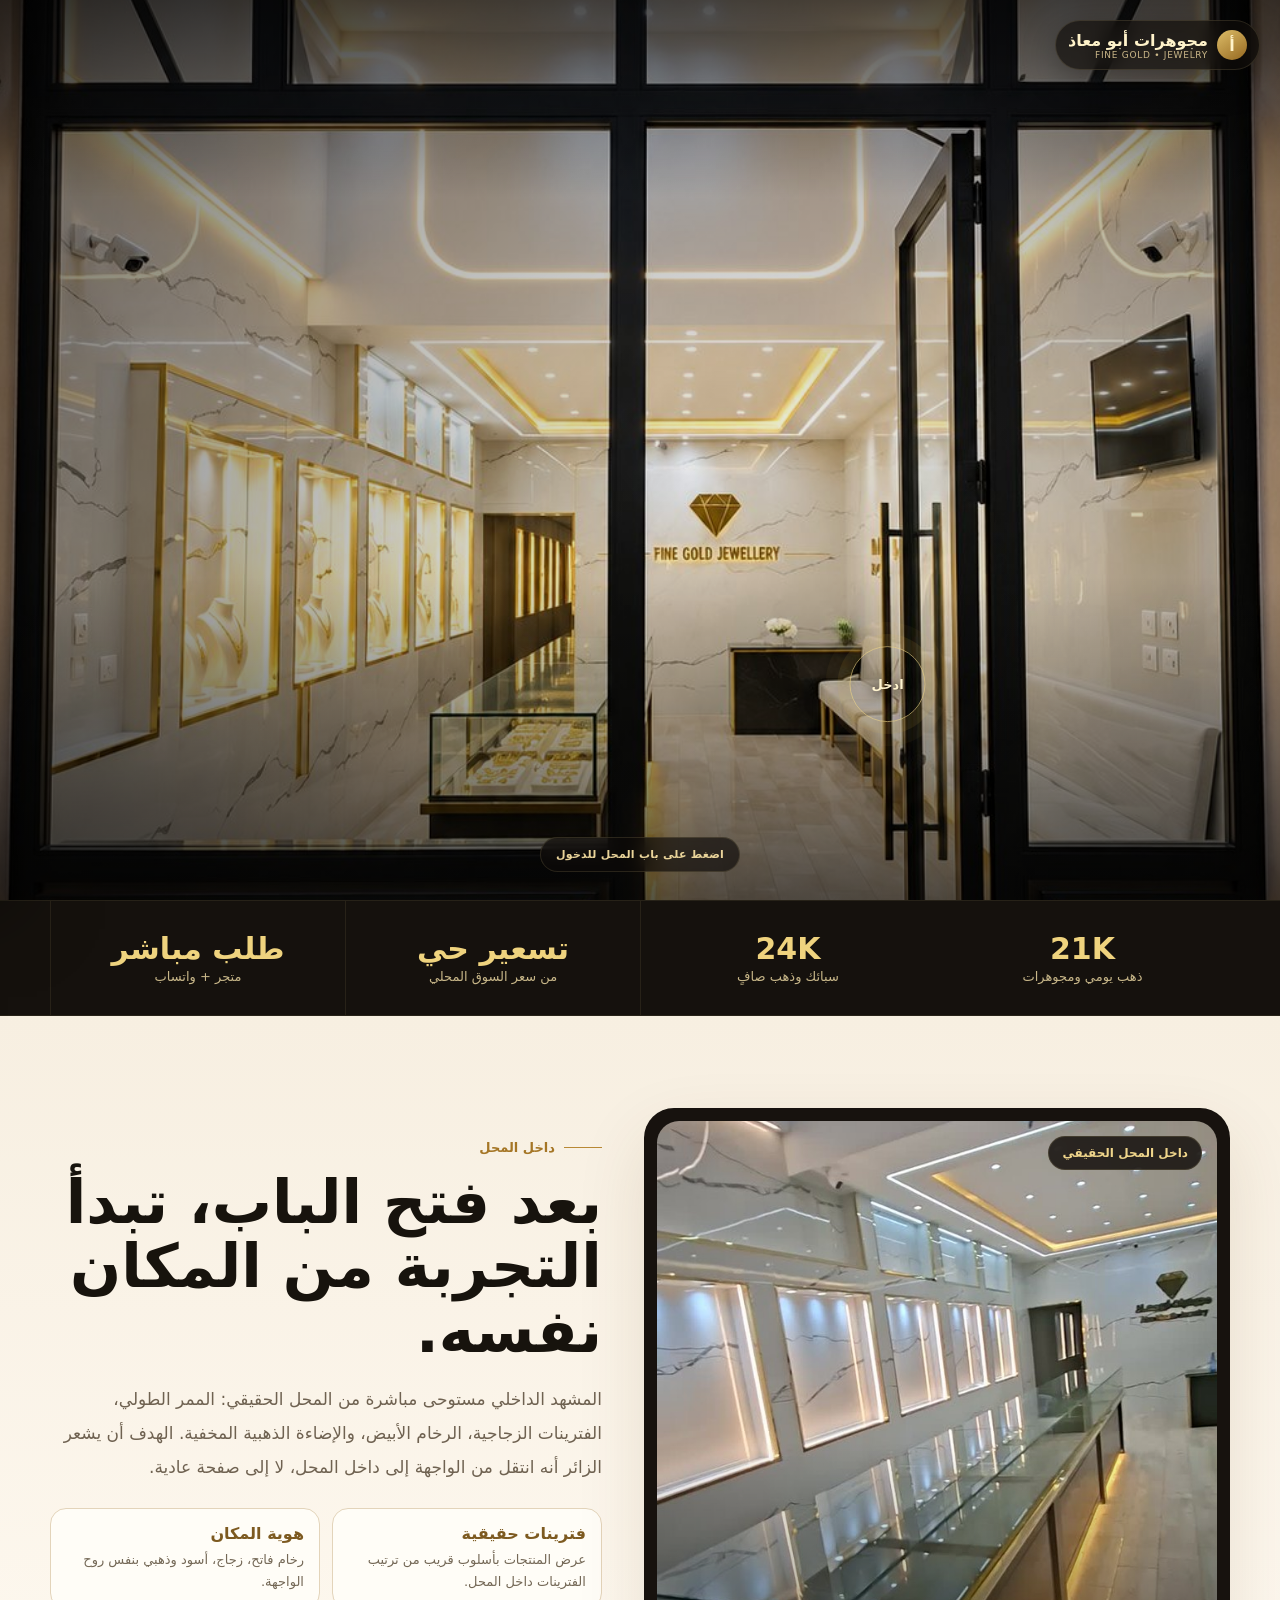
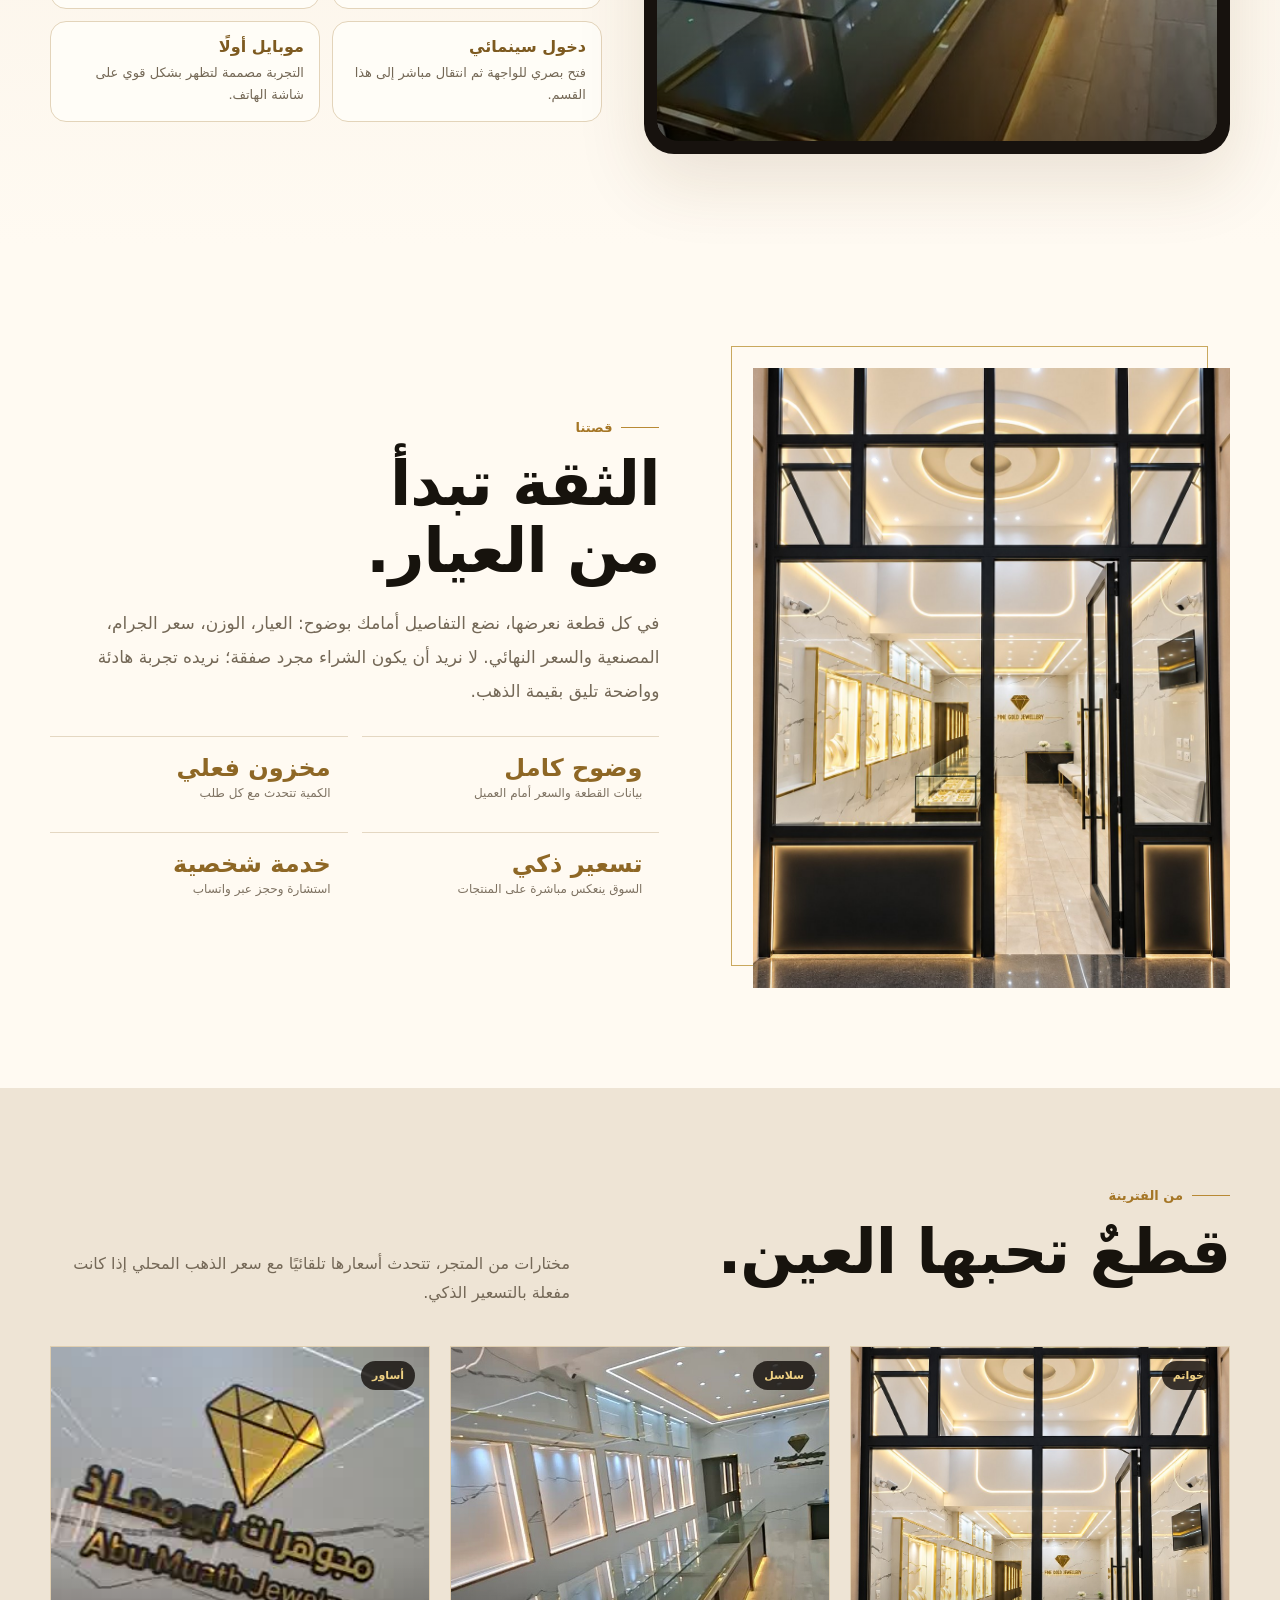
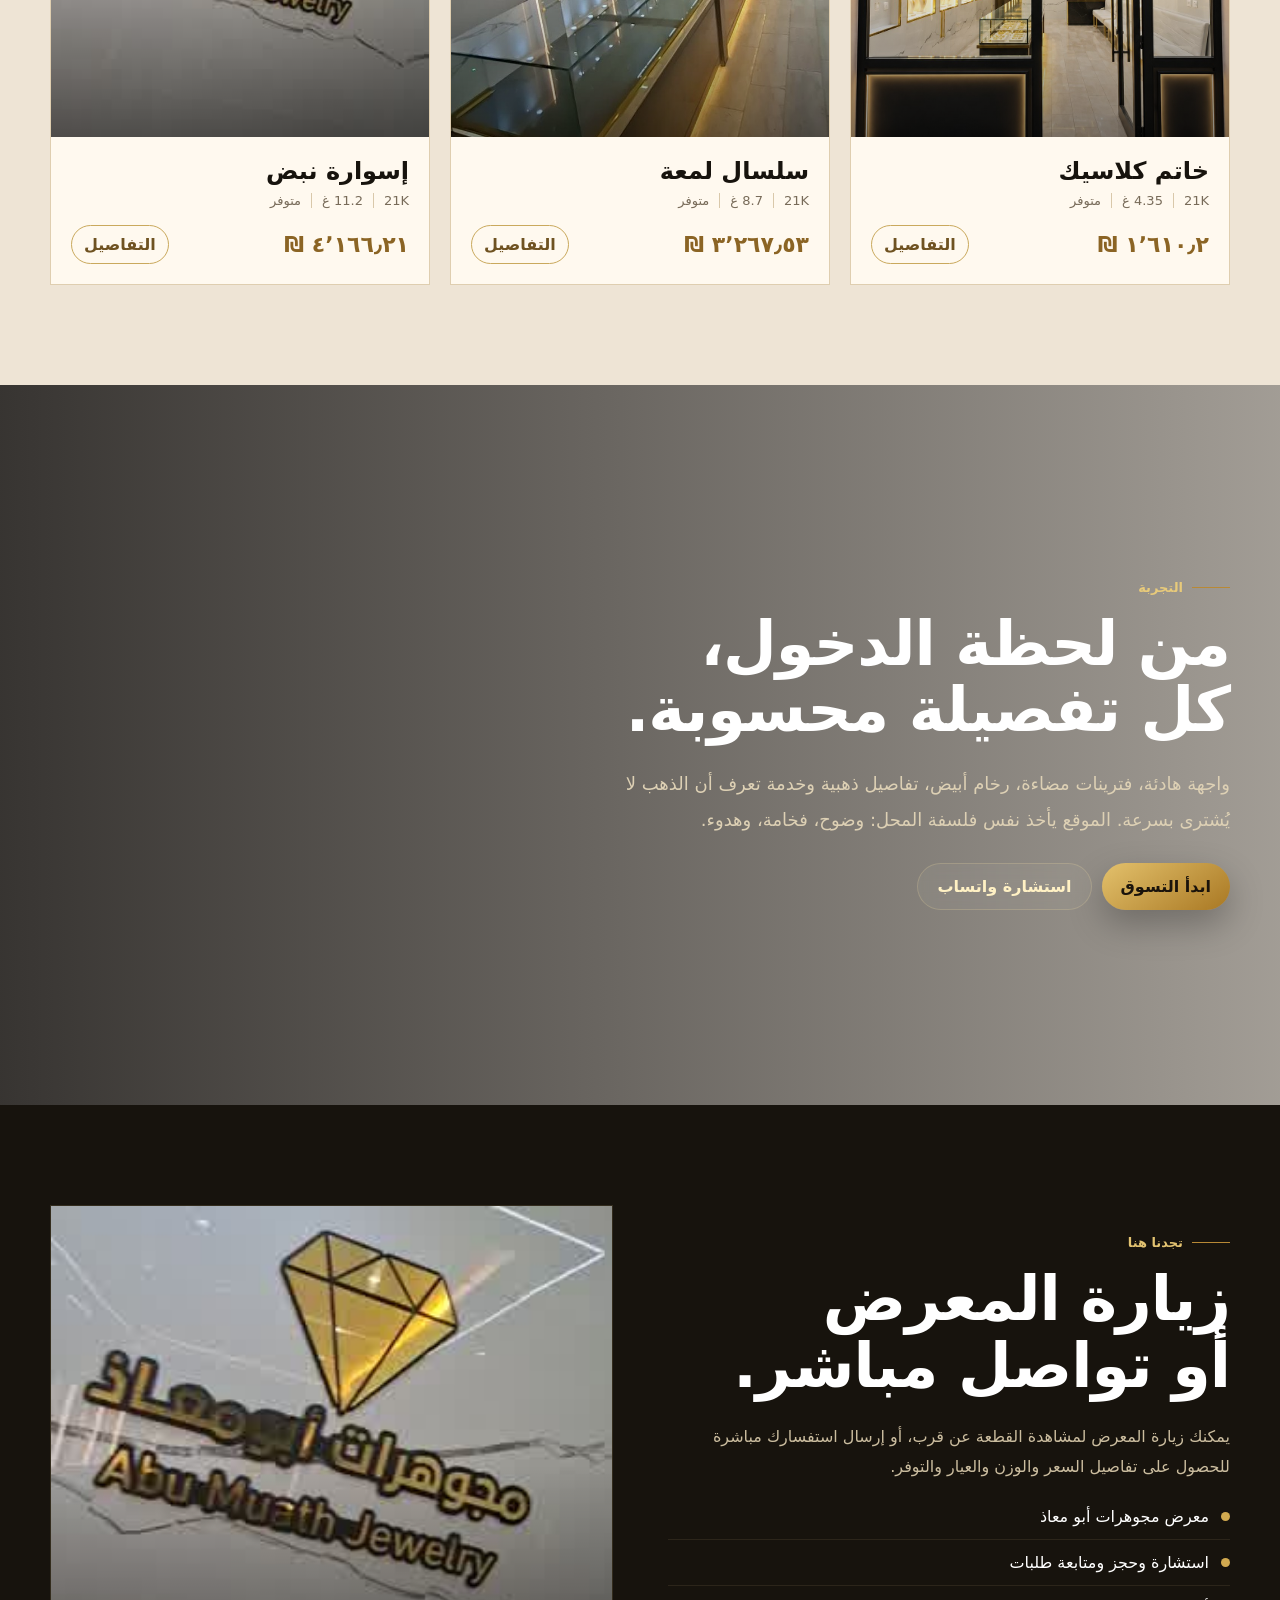
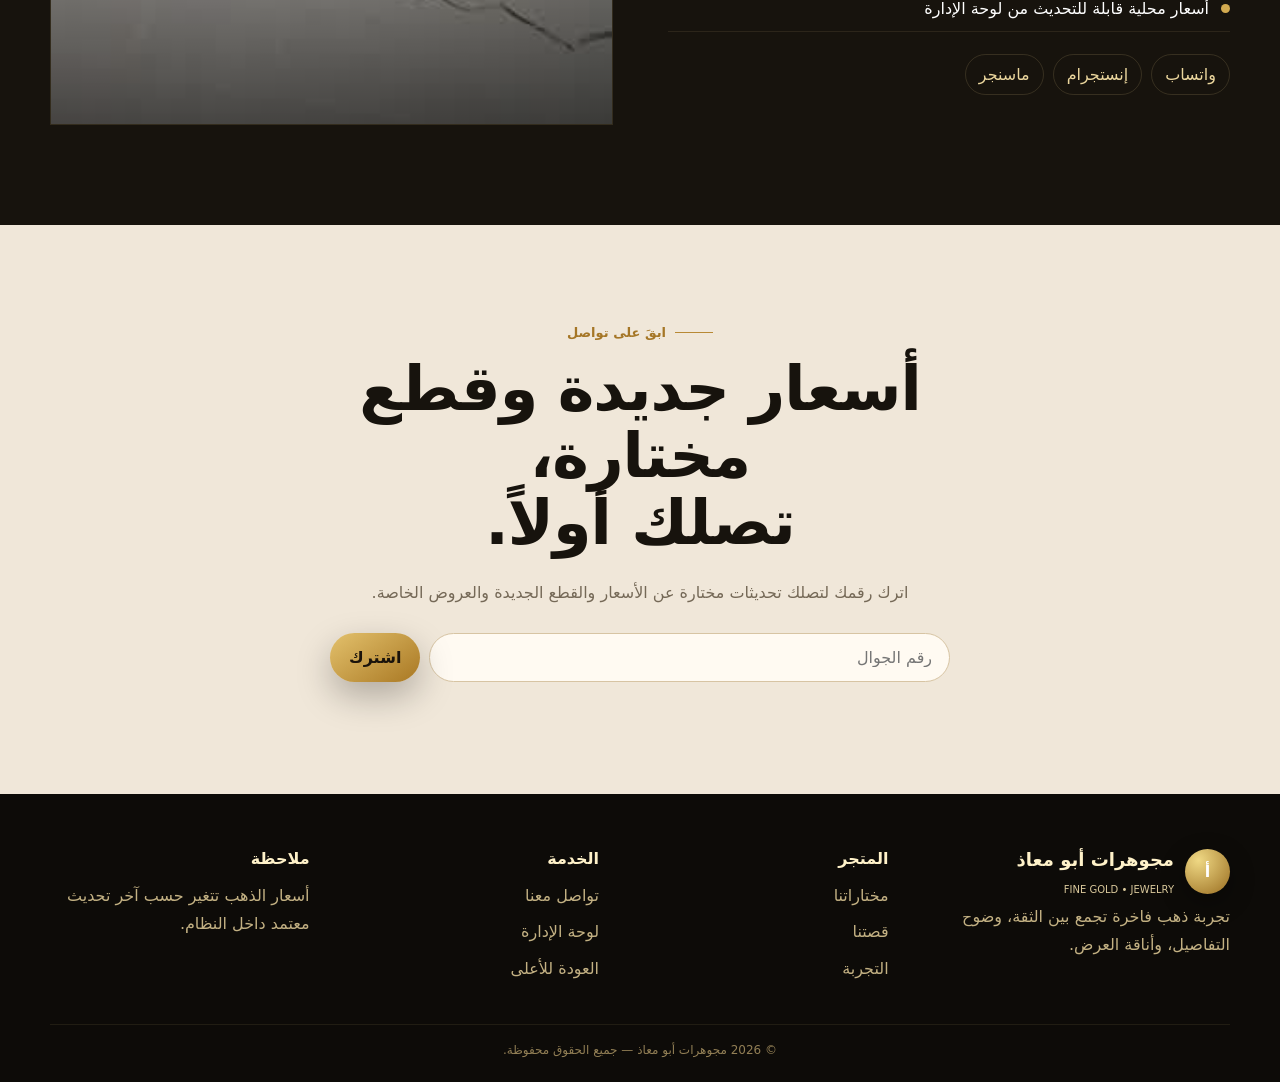
==== commit b59d8566: "Redesign entrance around the real doorway with cinematic zoom transition" ====
--- a/index.html
+++ b/index.html
@@ -17,32 +17,26 @@
 img{display:block;width:100%}
 .container{width:min(1180px,calc(100% - 34px));margin:auto}
 body.entryLocked{overflow:hidden;height:100vh}
-.entryPortal{position:fixed;inset:0;z-index:999;background:#090704;overflow:hidden;isolation:isolate}
-.entryScene{position:absolute;inset:-2%;background:linear-gradient(180deg,#0006 0%,transparent 28%,transparent 62%,#0009 100%),linear-gradient(90deg,#0007 0%,transparent 35%,transparent 65%,#0006 100%),url('assets/tour-entrance.jpg') center/cover no-repeat;transform:scale(1.045);transition:transform 2.2s cubic-bezier(.2,.7,.15,1),filter 1.2s;filter:saturate(.94) contrast(1.05) brightness(.82)}
-.entryPortal.opening .entryScene{transform:scale(1.22) translateY(-1%);filter:saturate(1.02) contrast(1.06) brightness(.9)}
-.entryGlow{position:absolute;inset:0;background:radial-gradient(circle at 50% 42%,rgba(233,197,108,.12),transparent 29%);pointer-events:none}
-.entryDoor{position:absolute;top:0;bottom:0;width:50.05%;z-index:3;background:linear-gradient(110deg,rgba(20,20,20,.58),rgba(255,255,255,.05) 45%,rgba(9,9,9,.48));backdrop-filter:blur(1.2px);transition:transform 1.45s cubic-bezier(.72,0,.18,1);box-shadow:inset 0 0 0 1px rgba(255,255,255,.08)}
-.entryDoor:before,.entryDoor:after{content:"";position:absolute;top:0;bottom:0;width:4px;background:linear-gradient(#121212,#2b2b2b 45%,#0c0c0c);box-shadow:0 0 0 1px rgba(255,255,255,.06)}
-.entryDoor.left{left:0;transform-origin:left center}.entryDoor.left:before{right:0}.entryDoor.left:after{left:7%}
-.entryDoor.right{right:0;transform-origin:right center}.entryDoor.right:before{left:0}.entryDoor.right:after{right:7%}
-.entryPortal.opening .entryDoor.left{transform:translateX(-101%) perspective(900px) rotateY(-7deg)}
-.entryPortal.opening .entryDoor.right{transform:translateX(101%) perspective(900px) rotateY(7deg)}
-.entryFrame{position:absolute;inset:0;z-index:4;pointer-events:none;border:12px solid rgba(12,12,12,.72);box-shadow:inset 0 0 0 1px rgba(239,210,130,.12)}
-.entryFrame:before{content:"";position:absolute;top:0;bottom:0;left:50%;width:2px;background:linear-gradient(transparent,#d8b561 20%,#e7ca80 50%,#d8b561 80%,transparent);transform:translateX(-50%);opacity:.72;transition:opacity .5s}
-.entryPortal.opening .entryFrame:before{opacity:0}
-.entrySign{position:absolute;z-index:5;top:7.5%;left:50%;transform:translateX(-50%);text-align:center;color:#f4e1aa;letter-spacing:.18em;text-transform:uppercase;font-size:11px;white-space:nowrap;text-shadow:0 2px 18px #000}
-.entryContent{position:absolute;z-index:6;inset:0;display:grid;place-items:center;text-align:center;padding:24px;transition:opacity .45s,transform .65s}
-.entryPortal.opening .entryContent{opacity:0;transform:scale(.96)}
-.entryMonogram{width:92px;height:92px;border-radius:50%;margin:0 auto 18px;display:grid;place-items:center;border:1px solid rgba(235,205,122,.42);background:rgba(18,14,10,.68);backdrop-filter:blur(12px);font-size:36px;font-weight:900;color:#f0d27c;box-shadow:0 18px 60px #0009,inset 0 0 35px rgba(223,183,84,.06)}
-.entryContent h1{margin:0;color:#fff7df;font-size:clamp(36px,6vw,72px);font-weight:800;letter-spacing:-1px;text-shadow:0 4px 30px #000}
-.entryContent p{margin:10px 0 0;color:#d7c9a4;font-size:14px;letter-spacing:.03em}
-.entryEnter{margin-top:28px;min-width:190px;border:1px solid rgba(237,208,126,.46);background:rgba(19,14,10,.74);color:#f4dfa3;border-radius:999px;padding:14px 22px;font-weight:900;box-shadow:0 14px 40px #0008;backdrop-filter:blur(12px);transition:.25s}
-.entryEnter:hover{background:#c99c43;color:#1d150b;transform:translateY(-2px)}
-.entryEnter span{display:inline-block;margin-right:8px;transition:.25s}.entryEnter:hover span{transform:translateX(-4px)}
-.entryHint{position:absolute;z-index:6;bottom:6.5%;left:50%;transform:translateX(-50%);color:#c5b68c;font-size:10px;letter-spacing:.08em;white-space:nowrap;transition:opacity .35s}
-.entryPortal.opening .entryHint{opacity:0}
-.entryPortal.done{opacity:0;pointer-events:none;transition:opacity .75s ease}
-@media(max-width:620px){.insideGrid,.insidePoints{grid-template-columns:1fr}.insideFrame img{height:470px}.entryFrame{border-width:7px}.entryScene{background-position:52% center}.entryMonogram{width:76px;height:76px;font-size:30px}.entryContent h1{font-size:40px}.entryContent p{font-size:12px;max-width:300px}.entrySign{top:5.5%;font-size:9px}.entryHint{bottom:4.5%}.entryEnter{min-width:180px}}
+.entryPortal{position:fixed;inset:0;z-index:999;background:#050403;overflow:hidden;isolation:isolate}
+.entryStorefront,.entryInterior{position:absolute;inset:0;width:100%;height:100%;object-fit:cover;object-position:center;transition:transform 1.7s cubic-bezier(.18,.75,.16,1),opacity .75s ease,filter 1s ease}
+.entryStorefront{z-index:1;transform:scale(1.015);transform-origin:62% 73%;filter:saturate(1.02) contrast(1.03) brightness(.92)}
+.entryInterior{z-index:2;opacity:0;transform:scale(1.08);filter:saturate(.98) contrast(1.02) brightness(.90)}
+.entryPortal.entering .entryStorefront{transform:scale(2.35);filter:saturate(1.04) contrast(1.05) brightness(.96)}
+.entryPortal.inside .entryStorefront{opacity:0}
+.entryPortal.inside .entryInterior{opacity:1;transform:scale(1.01);filter:saturate(1.02) contrast(1.03) brightness(.96)}
+.entryVignette{position:absolute;inset:0;z-index:3;pointer-events:none;background:linear-gradient(180deg,#0008 0%,transparent 22%,transparent 64%,#0009 100%),radial-gradient(circle at 62% 68%,transparent 0 16%,rgba(0,0,0,.18) 45%,rgba(0,0,0,.55) 100%);transition:opacity .8s}
+.entryPortal.entering .entryVignette{opacity:.28}
+.entryBrandMini{position:absolute;z-index:5;top:20px;right:20px;display:flex;align-items:center;gap:9px;padding:9px 12px;border-radius:999px;background:#0f0b08a8;border:1px solid #f0d99b22;backdrop-filter:blur(10px);color:#fff3ca;box-shadow:0 10px 35px #0005}
+.entryBrandMini .dot{width:30px;height:30px;border-radius:50%;display:grid;place-items:center;background:linear-gradient(145deg,#ddbd68,#956820);font-weight:900}
+.entryBrandMini small{display:block;color:#cbb889;font-size:9px;letter-spacing:.08em}
+.doorHotspot{position:absolute;z-index:6;left:50%;top:55%;width:43%;height:42%;transform:translate(-5%,-5%);border:0;background:transparent;cursor:pointer;border-radius:26px}
+.doorHotspot:before{content:"";position:absolute;left:50%;top:55%;width:74px;height:74px;transform:translate(-50%,-50%);border:1px solid rgba(238,210,132,.62);border-radius:50%;box-shadow:0 0 0 12px rgba(216,174,75,.10),0 0 0 24px rgba(216,174,75,.045);animation:doorPulse 2s ease-in-out infinite}
+.doorHotspot:after{content:"ادخل";position:absolute;left:50%;top:55%;transform:translate(-50%,-50%);color:#fff4cf;font-size:13px;font-weight:900;text-shadow:0 2px 12px #000}
+@keyframes doorPulse{50%{box-shadow:0 0 0 17px rgba(216,174,75,.11),0 0 0 34px rgba(216,174,75,.025)}}
+.entryPrompt{position:absolute;z-index:6;left:50%;bottom:28px;transform:translateX(-50%);white-space:nowrap;padding:10px 15px;border-radius:999px;background:#0d0a08a8;border:1px solid #f0d89522;backdrop-filter:blur(10px);color:#ead49a;font-size:11px;font-weight:800;letter-spacing:.02em;transition:opacity .35s}
+.entryPortal.entering .doorHotspot,.entryPortal.entering .entryPrompt{opacity:0;pointer-events:none}
+.entryPortal.done{opacity:0;pointer-events:none;transition:opacity .8s ease}
+@media(max-width:620px){.entryStorefront{object-position:center}.entryBrandMini{top:12px;right:12px}.doorHotspot{left:46%;top:56%;width:52%;height:44%}.doorHotspot:before{width:64px;height:64px}.entryPrompt{bottom:18px;font-size:10px}}
 .nav{position:fixed;top:0;left:0;right:0;z-index:50;transition:.35s;padding:18px 0}
 .nav.scrolled{background:#15110dda;backdrop-filter:blur(14px);padding:10px 0;border-bottom:1px solid #f1d99118}
 .navin{display:flex;align-items:center;gap:22px;color:#fff}
@@ -56,7 +50,7 @@
 .hero{min-height:100vh;position:relative;display:grid;align-items:end;background:
 linear-gradient(90deg,#090806b8 0%,#09080630 58%,#09080680 100%),
 linear-gradient(0deg,#0b0908 0%,transparent 40%),
-url('assets/tour-middle.jpg') center/cover no-repeat}
+url('assets/interior-approved.jpg') center/cover no-repeat}
 .hero:after{content:"";position:absolute;inset:0;background:radial-gradient(circle at 65% 35%,transparent 0 28%,#00000035 75%);pointer-events:none}
 .heroContent{position:relative;z-index:2;padding:165px 0 70px;display:grid;grid-template-columns:1.1fr .9fr;gap:40px;align-items:end}
 .kicker{display:inline-flex;gap:8px;align-items:center;color:#edd18a;font-weight:800;font-size:13px;letter-spacing:.3px}
@@ -119,11 +113,12 @@
 </head>
 <body class="entryLocked">
 <div class="entryPortal" id="entryPortal" aria-label="مدخل متجر مجوهرات أبو معاذ">
-  <div class="entryScene" id="entryScene"></div><div class="entryGlow"></div>
-  <div class="entryDoor left"></div><div class="entryDoor right"></div><div class="entryFrame"></div>
-  <div class="entrySign">ABU MUADH • FINE GOLD & JEWELRY</div>
-  <div class="entryContent"><div><div class="entryMonogram">أ</div><h1>مجوهرات أبو معاذ</h1><p>ادخل من الواجهة الحقيقية ثم انتقل مباشرة إلى داخل المحل.</p><button class="entryEnter" id="entryEnter">ادخل المتجر الآن <span>←</span></button></div></div>
-  <div class="entryHint">اضغط للدخول • تجربة مصممة من واجهة المحل الحقيقية</div>
+  <img class="entryStorefront" id="entryStorefront" src="assets/storefront-approved.jpg" alt="واجهة محل مجوهرات أبو معاذ">
+  <img class="entryInterior" id="entryInterior" src="assets/interior-approved.jpg" alt="داخل محل مجوهرات أبو معاذ">
+  <div class="entryVignette"></div>
+  <div class="entryBrandMini"><span class="dot">أ</span><span><b>مجوهرات أبو معاذ</b><small>FINE GOLD • JEWELRY</small></span></div>
+  <button class="doorHotspot" id="entryEnter" aria-label="ادخل المتجر من الباب الحقيقي"></button>
+  <div class="entryPrompt">اضغط على باب المحل للدخول</div>
 </div>
 <header class="nav" id="nav">
   <div class="container navin">
@@ -168,14 +163,14 @@
 
 <section class="insideTour" id="inside-tour">
   <div class="container insideGrid">
-    <div class="insideFrame reveal"><img src="assets/tour-middle.jpg" alt="داخل محل مجوهرات أبو معاذ"><span class="insideBadge">داخل المحل الحقيقي</span></div>
+    <div class="insideFrame reveal"><img src="assets/interior-approved.jpg" alt="داخل محل مجوهرات أبو معاذ"><span class="insideBadge">داخل المحل الحقيقي</span></div>
     <div class="insideCopy reveal"><span class="sectionTag">داخل المحل</span><h2>بعد فتح الباب، تبدأ التجربة من المكان نفسه.</h2><p>المشهد الداخلي مستوحى مباشرة من المحل الحقيقي: الممر الطولي، الفترينات الزجاجية، الرخام الأبيض، والإضاءة الذهبية المخفية. الهدف أن يشعر الزائر أنه انتقل من الواجهة إلى داخل المحل، لا إلى صفحة عادية.</p><div class="insidePoints"><div><b>فترينات حقيقية</b><span>عرض المنتجات بأسلوب قريب من ترتيب الفترينات داخل المحل.</span></div><div><b>هوية المكان</b><span>رخام فاتح، زجاج، أسود وذهبي بنفس روح الواجهة.</span></div><div><b>دخول سينمائي</b><span>فتح بصري للواجهة ثم انتقال مباشر إلى هذا القسم.</span></div><div><b>موبايل أولًا</b><span>التجربة مصممة لتظهر بشكل قوي على شاشة الهاتف.</span></div></div></div>
   </div>
 </section>
 
 <section class="section story" id="story">
   <div class="container storyGrid">
-    <div class="mediaFrame reveal"><img src="assets/tour-entrance.jpg" alt="واجهة محل الذهب"></div>
+    <div class="mediaFrame reveal"><img src="assets/storefront-approved.jpg" alt="واجهة محل الذهب"></div>
     <div class="reveal">
       <span class="sectionTag">قصتنا</span>
       <h2>الثقة تبدأ<br>من العيار.</h2>
@@ -263,7 +258,7 @@
 function price(p){if(p.auto===false&&p.manual)return Number(p.manual);const b=rate(p.k)*p.w+(p.work||0)*p.w+(p.fixed||0);return +(b*(1+(p.margin||0)/100)).toFixed(2)}
 brandName.textContent=db.settings.brand||'مجوهرات أبو معاذ';price21.textContent=money(rate(21));updated.textContent=new Date(db.updated).toLocaleDateString('ar-EG',{month:'short',day:'numeric'});
 const waNum=String(db.settings.whatsapp||'').replace(/\D/g,'');const waUrl=waNum?'https://wa.me/'+waNum:'#';wa.href=waUrl;whatsappHero.href=waUrl;ig.href=db.settings.instagram||'#';ms.href=db.settings.messenger||'#';
-const fallbackImgs=['assets/tour-entrance.jpg','assets/tour-middle.jpg','assets/tour-rear.jpg'];
+const fallbackImgs=['assets/storefront-approved.jpg','assets/interior-approved.jpg','assets/tour-rear.jpg'];
 function renderProducts(){
  let arr=db.products.filter(p=>p.stock>0).sort((a,b)=>Number(b.featured||false)-Number(a.featured||false)).slice(0,3);
  products.innerHTML=arr.length?arr.map((p,i)=>'<article class="productCard reveal"><div class="productImage"><img src="'+(p.image_url||fallbackImgs[i%3])+'" alt="'+p.name+'"><span class="productBadge">'+p.cat+'</span></div><div class="productInfo"><h3>'+p.name+'</h3><div class="productMeta"><span>'+p.k+'K</span><span>'+p.w+' غ</span><span>'+(p.stock?'متوفر':'نفد')+'</span></div><div class="productBottom"><div class="productPrice">'+money(price(p))+'</div><button class="smallBtn" onclick="openProduct('+p.id+')">التفاصيل</button></div></div></article>').join(''):'<div class="emptyProducts">لا توجد منتجات متاحة حاليًا.</div>';
@@ -275,12 +270,19 @@
 nav.classList.toggle('scrolled',scrollY>20);addEventListener('scroll',()=>nav.classList.toggle('scrolled',scrollY>20));
 function observe(){const io=new IntersectionObserver(es=>es.forEach(e=>{if(e.isIntersecting)e.target.classList.add('show')}),{threshold:.14});document.querySelectorAll('.reveal').forEach(e=>io.observe(e))}
 newsletterBtn.onclick=()=>{const v=newsletterPhone.value.trim();newsletterMsg.textContent=v?'تم تسجيل رقمك للاختبار بنجاح.':'أدخل رقم الجوال أولاً.'};
-const entryPortal=document.getElementById('entryPortal'),entryEnter=document.getElementById('entryEnter'),entryScene=document.getElementById('entryScene');
+const entryPortal=document.getElementById('entryPortal'),entryEnter=document.getElementById('entryEnter');
 let entryBusy=false;
-function enterStore(){if(entryBusy||!entryPortal)return;entryBusy=true;entryPortal.classList.add('opening');setTimeout(()=>{document.body.classList.remove('entryLocked')},780);setTimeout(()=>document.getElementById('inside-tour')?.scrollIntoView({behavior:'smooth',block:'start'}),1050);setTimeout(()=>entryPortal.classList.add('done'),1550);setTimeout(()=>entryPortal.remove(),2350)}
-entryEnter.addEventListener('click',enterStore);entryPortal.addEventListener('dblclick',enterStore);
-entryPortal.addEventListener('pointermove',e=>{if(entryBusy||matchMedia('(pointer:coarse)').matches)return;const x=(e.clientX/innerWidth-.5)*10,y=(e.clientY/innerHeight-.5)*6;entryScene.style.transform='scale(1.055) translate('+(-x*.12)+'px,'+(-y*.12)+'px)'});
-entryPortal.addEventListener('pointerleave',()=>{if(!entryBusy)entryScene.style.transform='scale(1.045)'});
+function enterStore(){
+ if(entryBusy||!entryPortal)return;
+ entryBusy=true;
+ entryPortal.classList.add('entering');
+ setTimeout(()=>entryPortal.classList.add('inside'),820);
+ setTimeout(()=>{document.body.classList.remove('entryLocked');document.getElementById('inside-tour')?.scrollIntoView({behavior:'auto',block:'start'})},1450);
+ setTimeout(()=>entryPortal.classList.add('done'),1750);
+ setTimeout(()=>entryPortal.remove(),2550);
+}
+entryEnter.addEventListener('click',enterStore);
+document.addEventListener('keydown',e=>{if(e.key==='Enter'&&document.getElementById('entryPortal'))enterStore()});
 year.textContent=new Date().getFullYear();renderProducts();observe();
 </script>
 </body>
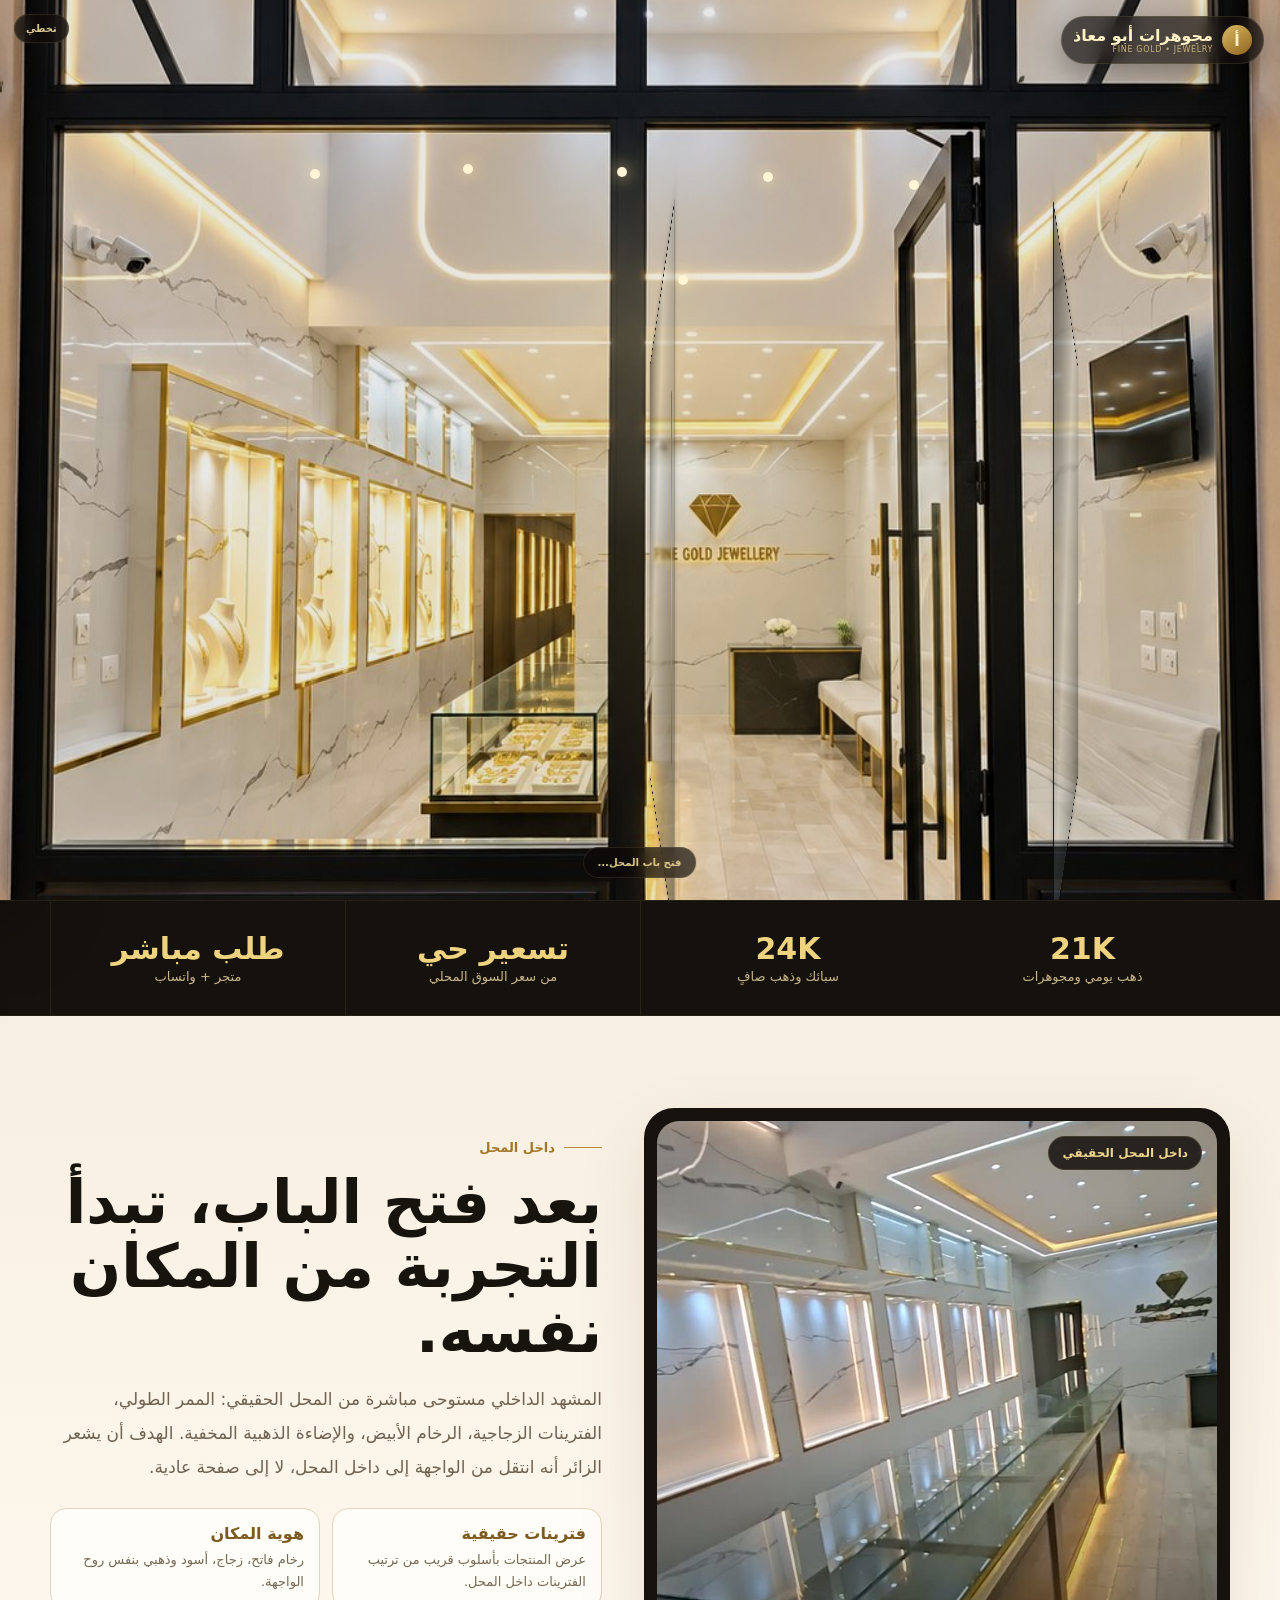
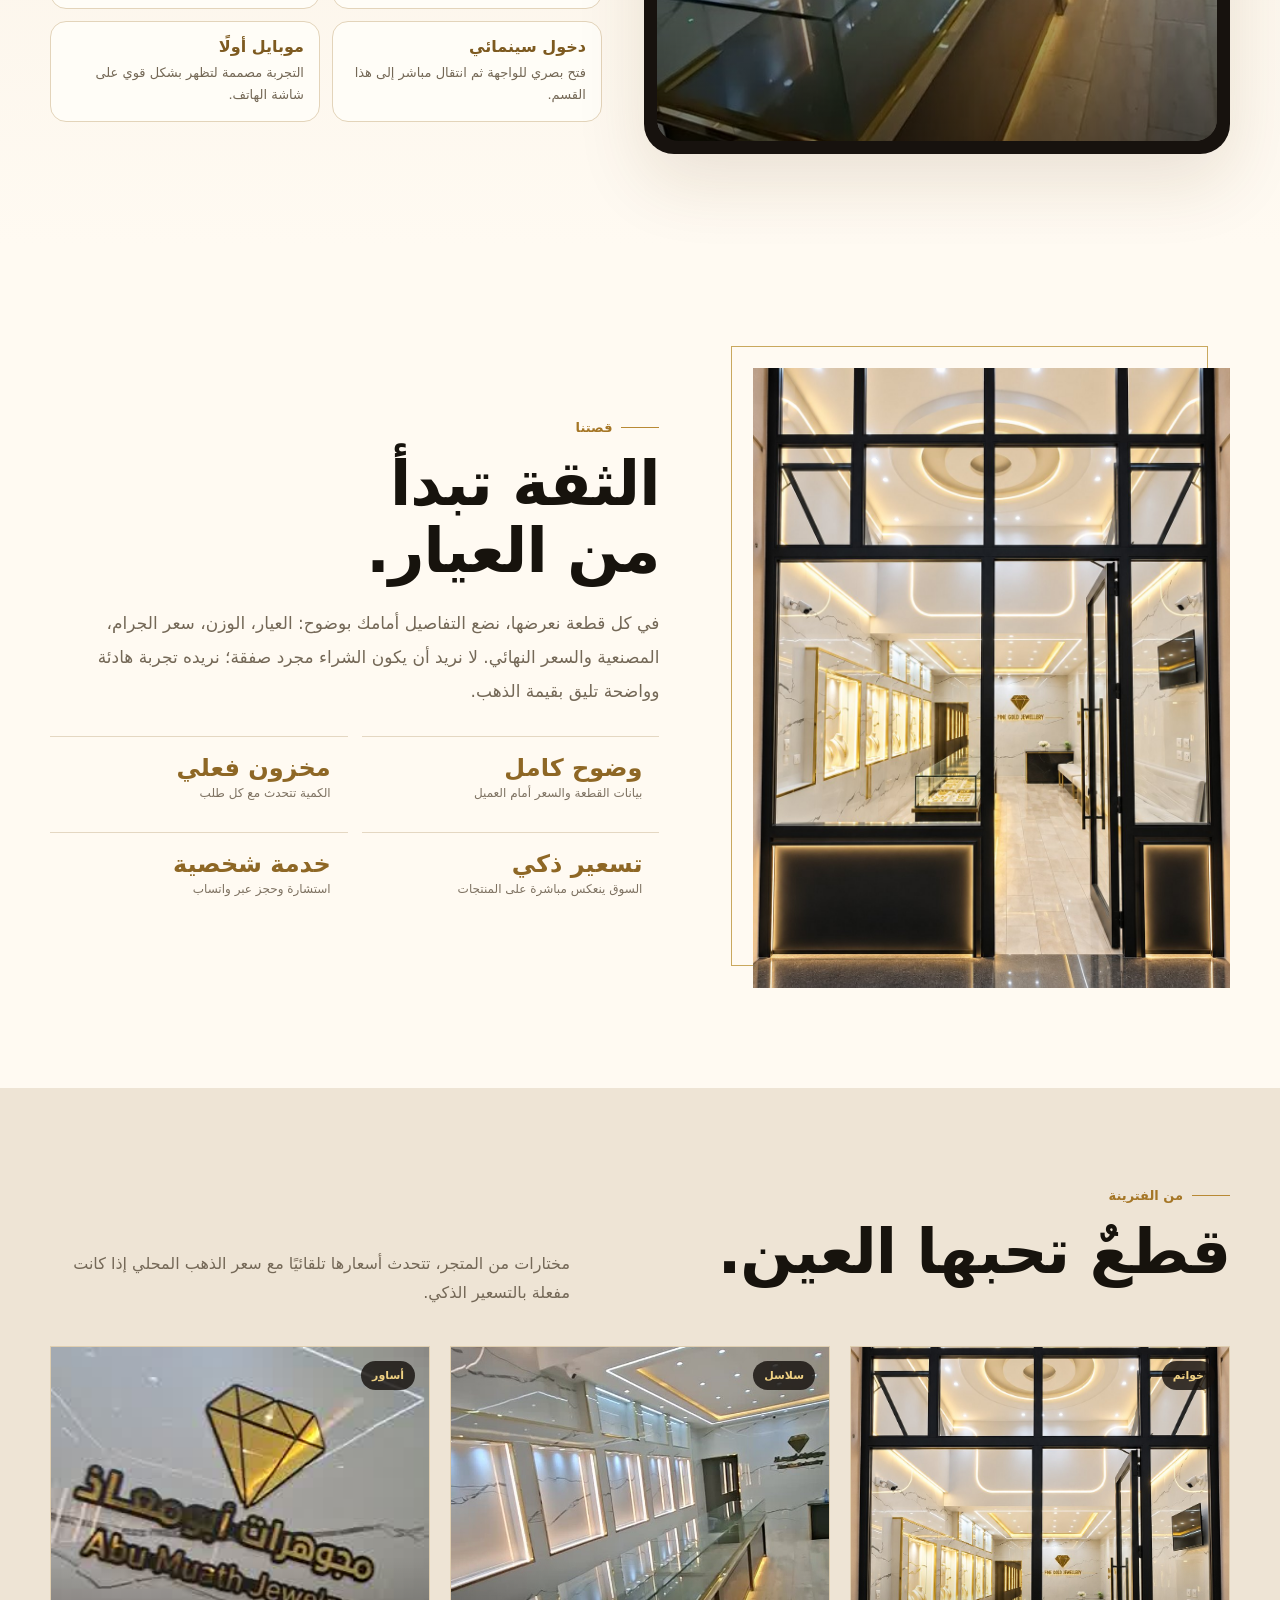
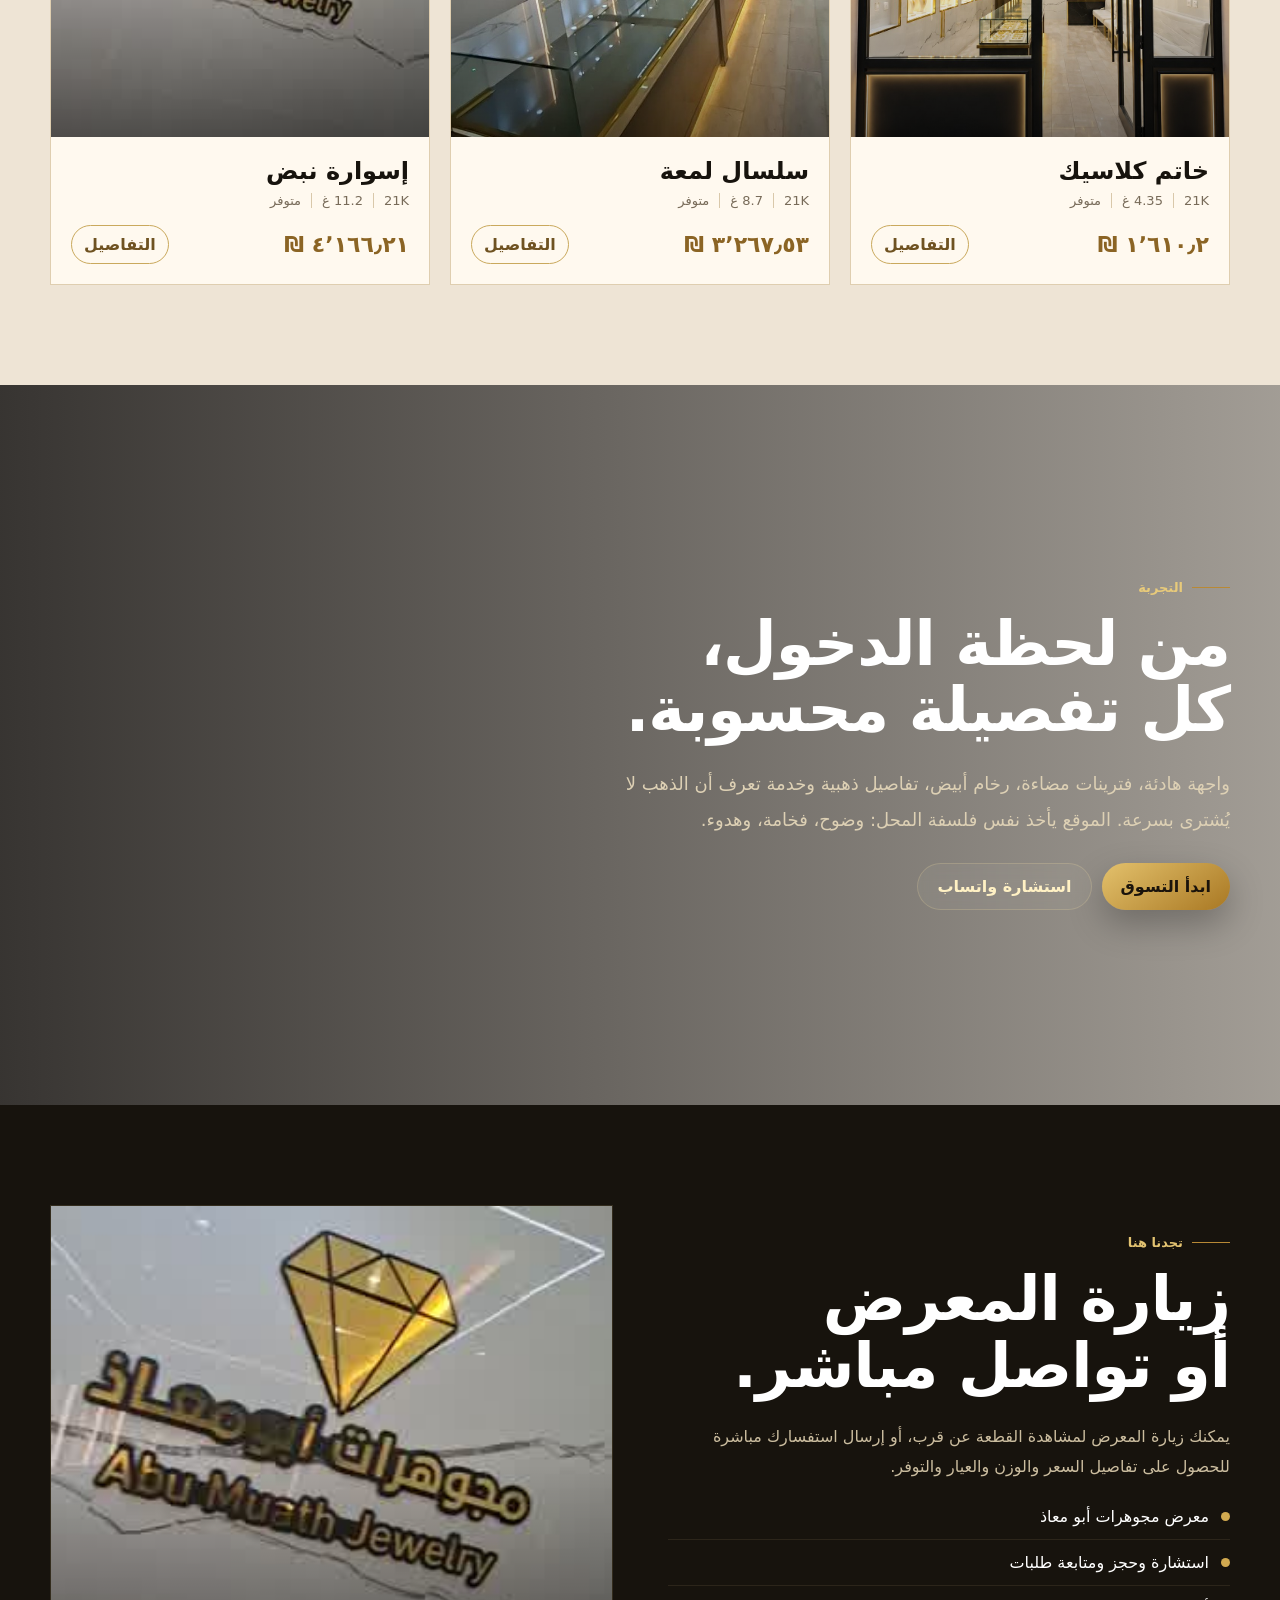
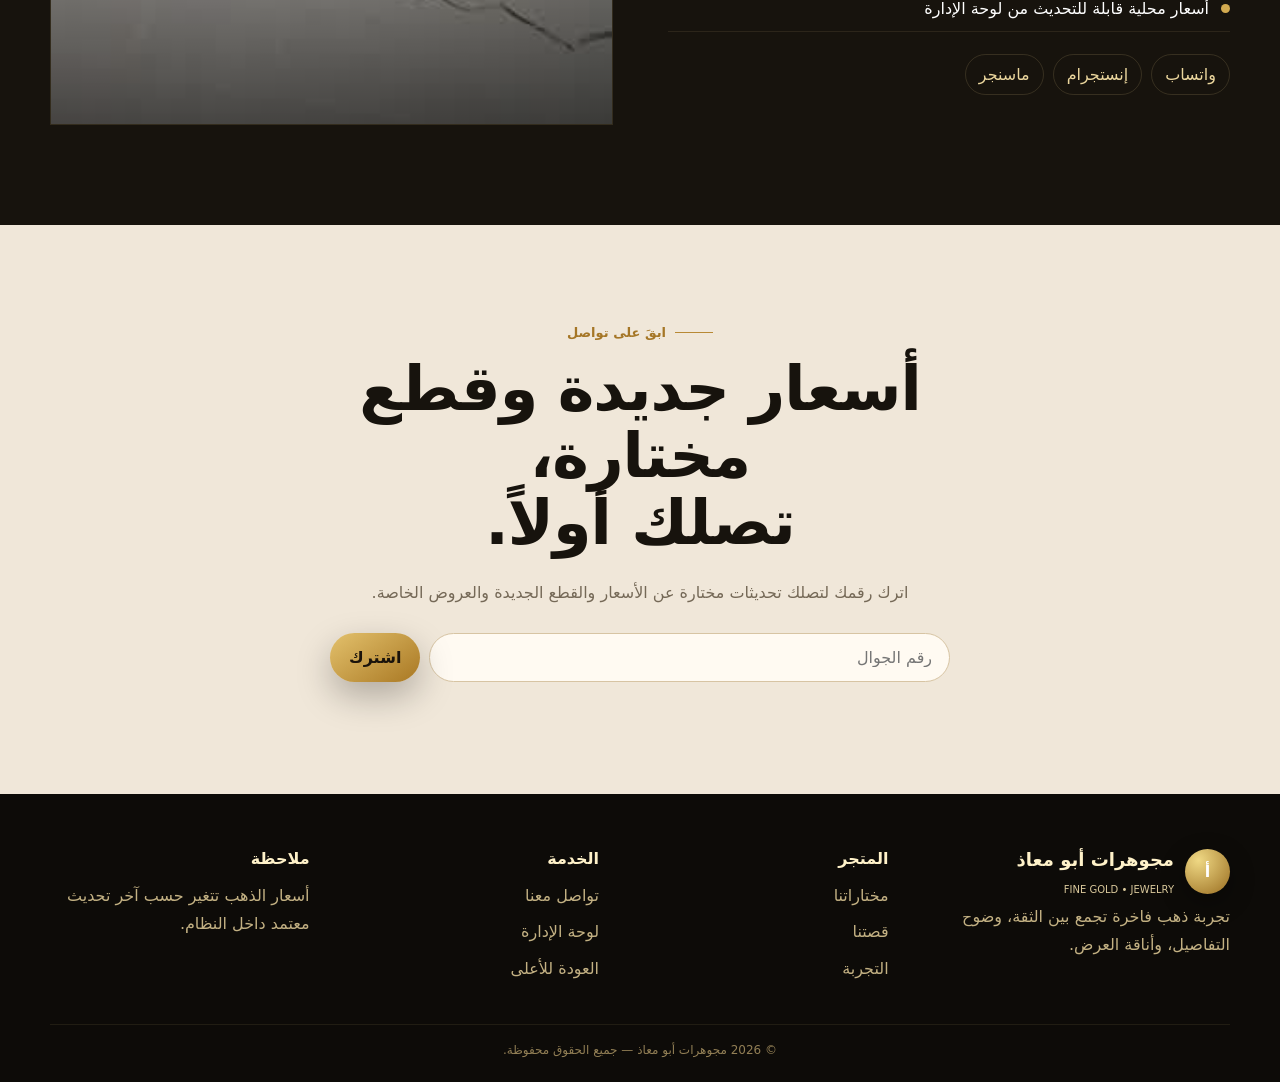
==== commit 0ec342d2: "Add automatic lights-on door-opening cinematic entrance" ====
--- a/index.html
+++ b/index.html
@@ -17,26 +17,40 @@
 img{display:block;width:100%}
 .container{width:min(1180px,calc(100% - 34px));margin:auto}
 body.entryLocked{overflow:hidden;height:100vh}
-.entryPortal{position:fixed;inset:0;z-index:999;background:#050403;overflow:hidden;isolation:isolate}
-.entryStorefront,.entryInterior{position:absolute;inset:0;width:100%;height:100%;object-fit:cover;object-position:center;transition:transform 1.7s cubic-bezier(.18,.75,.16,1),opacity .75s ease,filter 1s ease}
-.entryStorefront{z-index:1;transform:scale(1.015);transform-origin:62% 73%;filter:saturate(1.02) contrast(1.03) brightness(.92)}
-.entryInterior{z-index:2;opacity:0;transform:scale(1.08);filter:saturate(.98) contrast(1.02) brightness(.90)}
-.entryPortal.entering .entryStorefront{transform:scale(2.35);filter:saturate(1.04) contrast(1.05) brightness(.96)}
+.entryPortal{position:fixed;inset:0;z-index:999;background:#030302;overflow:hidden;isolation:isolate;perspective:1200px}
+.entryStorefront,.entryInterior{position:absolute;inset:0;width:100%;height:100%;object-fit:cover;object-position:center;transition:transform 1.55s cubic-bezier(.18,.72,.18,1),opacity .75s ease,filter 1.05s ease}
+.entryStorefront{z-index:1;transform:scale(1.012);transform-origin:64% 73%;filter:brightness(.18) saturate(.70) contrast(1.06)}
+.entryInterior{z-index:2;opacity:0;transform:scale(1.12);filter:brightness(.74) saturate(.92) contrast(1.02)}
+.entryDarkness{position:absolute;inset:0;z-index:3;background:rgba(0,0,0,.58);transition:opacity 1.05s ease;pointer-events:none}
+.entryWarmGlow{position:absolute;inset:0;z-index:4;opacity:0;pointer-events:none;background:radial-gradient(circle at 50% 36%,rgba(255,232,170,.22),transparent 25%),radial-gradient(circle at 58% 64%,rgba(255,211,116,.17),transparent 34%);transition:opacity 1.1s ease}
+.entryCeilingLights{position:absolute;z-index:5;top:17%;left:23%;right:17%;height:30%;pointer-events:none}
+.entryCeilingLights span{position:absolute;width:10px;height:10px;border-radius:50%;background:#fff5d5;opacity:0;transform:scale(.5);box-shadow:0 0 0 rgba(255,225,148,0);transition:opacity .28s ease,transform .3s ease,box-shadow .55s ease}
+.entryCeilingLights span:nth-child(1){left:2%;top:6%}.entryCeilingLights span:nth-child(2){left:22%;top:4%}.entryCeilingLights span:nth-child(3){left:42%;top:5%}.entryCeilingLights span:nth-child(4){left:61%;top:7%}.entryCeilingLights span:nth-child(5){left:80%;top:10%}.entryCeilingLights span:nth-child(6){left:50%;top:45%}
+.entryDoorStage{position:absolute;z-index:6;left:50.8%;top:40.6%;width:33.4%;height:45.8%;pointer-events:none;perspective:900px}
+.entryDoorLeaf{position:absolute;top:0;height:100%;width:50%;background:linear-gradient(110deg,rgba(10,12,13,.48),rgba(210,226,229,.14) 42%,rgba(20,22,22,.42));border:2px solid rgba(14,14,14,.88);box-shadow:inset 0 0 0 1px rgba(255,255,255,.07),0 0 18px rgba(0,0,0,.24);backdrop-filter:blur(1.4px);transition:transform 1.05s cubic-bezier(.68,0,.18,1),opacity .55s ease}
+.entryDoorLeaf:after{content:"";position:absolute;top:24%;bottom:22%;width:3px;background:linear-gradient(#6d5b34,#d8b662,#6d5b34);border-radius:3px;box-shadow:0 0 8px rgba(223,190,104,.3)}
+.entryDoorLeaf.left{left:0;transform-origin:left center}.entryDoorLeaf.left:after{right:10px}
+.entryDoorLeaf.right{right:0;transform-origin:right center}.entryDoorLeaf.right:after{left:10px}
+.entryBrandMini{position:absolute;z-index:8;top:16px;right:16px;display:flex;align-items:center;gap:9px;padding:8px 11px;border-radius:999px;background:#0d0a08a6;border:1px solid #f0d99b1d;backdrop-filter:blur(10px);color:#fff1c3;box-shadow:0 10px 30px #0005;transition:opacity .4s}
+.entryBrandMini .dot{width:30px;height:30px;border-radius:50%;display:grid;place-items:center;background:linear-gradient(145deg,#d9b963,#8f631d);font-weight:900}
+.entryBrandMini small{display:block;color:#c6b27c;font-size:8px;letter-spacing:.08em}
+.entryStatus{position:absolute;z-index:8;left:50%;bottom:22px;transform:translateX(-50%);white-space:nowrap;padding:9px 14px;border-radius:999px;background:#0b0907a8;border:1px solid #f0d99b1c;color:#dfc98c;font-size:10px;font-weight:800;backdrop-filter:blur(9px);transition:opacity .4s}
+.entrySkip{position:absolute;z-index:9;left:14px;top:14px;border:1px solid #f0d99b20;background:#0d0a08a2;color:#d9c695;border-radius:999px;padding:8px 11px;font-size:10px;font-weight:800;backdrop-filter:blur(8px)}
+.entryPortal.powerOn .entryStorefront{filter:brightness(.94) saturate(1.02) contrast(1.04)}
+.entryPortal.powerOn .entryDarkness{opacity:.08}
+.entryPortal.powerOn .entryWarmGlow{opacity:1}
+.entryPortal.powerOn .entryCeilingLights span{opacity:1;transform:scale(1);box-shadow:0 0 16px rgba(255,232,163,.98),0 0 34px rgba(255,213,112,.45)}
+.entryPortal.powerOn .entryCeilingLights span:nth-child(1){transition-delay:.05s}.entryPortal.powerOn .entryCeilingLights span:nth-child(2){transition-delay:.15s}.entryPortal.powerOn .entryCeilingLights span:nth-child(3){transition-delay:.27s}.entryPortal.powerOn .entryCeilingLights span:nth-child(4){transition-delay:.39s}.entryPortal.powerOn .entryCeilingLights span:nth-child(5){transition-delay:.51s}.entryPortal.powerOn .entryCeilingLights span:nth-child(6){transition-delay:.63s}
+.entryPortal.doorOpen .entryDoorLeaf.left{transform:perspective(900px) rotateY(-73deg) translateX(-5px)}
+.entryPortal.doorOpen .entryDoorLeaf.right{transform:perspective(900px) rotateY(73deg) translateX(5px)}
+.entryPortal.cameraIn .entryStorefront{transform:scale(2.48) translate(-6.2%,-8.5%);filter:brightness(1) saturate(1.04) contrast(1.04)}
+.entryPortal.cameraIn .entryBrandMini,.entryPortal.cameraIn .entryStatus,.entryPortal.cameraIn .entrySkip{opacity:0;pointer-events:none}
+.entryPortal.cameraIn .entryDoorStage{opacity:.35;transition:opacity .5s}
 .entryPortal.inside .entryStorefront{opacity:0}
-.entryPortal.inside .entryInterior{opacity:1;transform:scale(1.01);filter:saturate(1.02) contrast(1.03) brightness(.96)}
-.entryVignette{position:absolute;inset:0;z-index:3;pointer-events:none;background:linear-gradient(180deg,#0008 0%,transparent 22%,transparent 64%,#0009 100%),radial-gradient(circle at 62% 68%,transparent 0 16%,rgba(0,0,0,.18) 45%,rgba(0,0,0,.55) 100%);transition:opacity .8s}
-.entryPortal.entering .entryVignette{opacity:.28}
-.entryBrandMini{position:absolute;z-index:5;top:20px;right:20px;display:flex;align-items:center;gap:9px;padding:9px 12px;border-radius:999px;background:#0f0b08a8;border:1px solid #f0d99b22;backdrop-filter:blur(10px);color:#fff3ca;box-shadow:0 10px 35px #0005}
-.entryBrandMini .dot{width:30px;height:30px;border-radius:50%;display:grid;place-items:center;background:linear-gradient(145deg,#ddbd68,#956820);font-weight:900}
-.entryBrandMini small{display:block;color:#cbb889;font-size:9px;letter-spacing:.08em}
-.doorHotspot{position:absolute;z-index:6;left:50%;top:55%;width:43%;height:42%;transform:translate(-5%,-5%);border:0;background:transparent;cursor:pointer;border-radius:26px}
-.doorHotspot:before{content:"";position:absolute;left:50%;top:55%;width:74px;height:74px;transform:translate(-50%,-50%);border:1px solid rgba(238,210,132,.62);border-radius:50%;box-shadow:0 0 0 12px rgba(216,174,75,.10),0 0 0 24px rgba(216,174,75,.045);animation:doorPulse 2s ease-in-out infinite}
-.doorHotspot:after{content:"ادخل";position:absolute;left:50%;top:55%;transform:translate(-50%,-50%);color:#fff4cf;font-size:13px;font-weight:900;text-shadow:0 2px 12px #000}
-@keyframes doorPulse{50%{box-shadow:0 0 0 17px rgba(216,174,75,.11),0 0 0 34px rgba(216,174,75,.025)}}
-.entryPrompt{position:absolute;z-index:6;left:50%;bottom:28px;transform:translateX(-50%);white-space:nowrap;padding:10px 15px;border-radius:999px;background:#0d0a08a8;border:1px solid #f0d89522;backdrop-filter:blur(10px);color:#ead49a;font-size:11px;font-weight:800;letter-spacing:.02em;transition:opacity .35s}
-.entryPortal.entering .doorHotspot,.entryPortal.entering .entryPrompt{opacity:0;pointer-events:none}
-.entryPortal.done{opacity:0;pointer-events:none;transition:opacity .8s ease}
-@media(max-width:620px){.entryStorefront{object-position:center}.entryBrandMini{top:12px;right:12px}.doorHotspot{left:46%;top:56%;width:52%;height:44%}.doorHotspot:before{width:64px;height:64px}.entryPrompt{bottom:18px;font-size:10px}}
+.entryPortal.inside .entryInterior{opacity:1;transform:scale(1.015);filter:brightness(.98) saturate(1.02) contrast(1.03)}
+.entryPortal.inside .entryDoorStage,.entryPortal.inside .entryCeilingLights,.entryPortal.inside .entryWarmGlow{opacity:0}
+.entryPortal.done{opacity:0;pointer-events:none;transition:opacity .85s ease}
+@media(max-width:620px){.entryDoorStage{left:50.5%;top:41.2%;width:34.8%;height:45.8%}.entryStorefront{transform-origin:64% 74%}.entryPortal.cameraIn .entryStorefront{transform:scale(2.5) translate(-6.5%,-9%)}.entryBrandMini{top:10px;right:10px}.entryStatus{bottom:14px}.entrySkip{left:10px;top:10px}}
 .nav{position:fixed;top:0;left:0;right:0;z-index:50;transition:.35s;padding:18px 0}
 .nav.scrolled{background:#15110dda;backdrop-filter:blur(14px);padding:10px 0;border-bottom:1px solid #f1d99118}
 .navin{display:flex;align-items:center;gap:22px;color:#fff}
@@ -115,10 +129,16 @@
 <div class="entryPortal" id="entryPortal" aria-label="مدخل متجر مجوهرات أبو معاذ">
   <img class="entryStorefront" id="entryStorefront" src="assets/storefront-approved.jpg" alt="واجهة محل مجوهرات أبو معاذ">
   <img class="entryInterior" id="entryInterior" src="assets/interior-approved.jpg" alt="داخل محل مجوهرات أبو معاذ">
-  <div class="entryVignette"></div>
+  <div class="entryDarkness"></div>
+  <div class="entryWarmGlow"></div>
+  <div class="entryCeilingLights"><span></span><span></span><span></span><span></span><span></span><span></span></div>
+  <div class="entryDoorStage">
+    <div class="entryDoorLeaf left"></div>
+    <div class="entryDoorLeaf right"></div>
+  </div>
   <div class="entryBrandMini"><span class="dot">أ</span><span><b>مجوهرات أبو معاذ</b><small>FINE GOLD • JEWELRY</small></span></div>
-  <button class="doorHotspot" id="entryEnter" aria-label="ادخل المتجر من الباب الحقيقي"></button>
-  <div class="entryPrompt">اضغط على باب المحل للدخول</div>
+  <div class="entryStatus" id="entryStatus">المحل مغلق — جارٍ تشغيل الإنارة...</div>
+  <button class="entrySkip" id="entrySkip">تخطي</button>
 </div>
 <header class="nav" id="nav">
   <div class="container navin">
@@ -270,19 +290,32 @@
 nav.classList.toggle('scrolled',scrollY>20);addEventListener('scroll',()=>nav.classList.toggle('scrolled',scrollY>20));
 function observe(){const io=new IntersectionObserver(es=>es.forEach(e=>{if(e.isIntersecting)e.target.classList.add('show')}),{threshold:.14});document.querySelectorAll('.reveal').forEach(e=>io.observe(e))}
 newsletterBtn.onclick=()=>{const v=newsletterPhone.value.trim();newsletterMsg.textContent=v?'تم تسجيل رقمك للاختبار بنجاح.':'أدخل رقم الجوال أولاً.'};
-const entryPortal=document.getElementById('entryPortal'),entryEnter=document.getElementById('entryEnter');
-let entryBusy=false;
-function enterStore(){
- if(entryBusy||!entryPortal)return;
- entryBusy=true;
- entryPortal.classList.add('entering');
- setTimeout(()=>entryPortal.classList.add('inside'),820);
- setTimeout(()=>{document.body.classList.remove('entryLocked');document.getElementById('inside-tour')?.scrollIntoView({behavior:'auto',block:'start'})},1450);
- setTimeout(()=>entryPortal.classList.add('done'),1750);
- setTimeout(()=>entryPortal.remove(),2550);
-}
-entryEnter.addEventListener('click',enterStore);
-document.addEventListener('keydown',e=>{if(e.key==='Enter'&&document.getElementById('entryPortal'))enterStore()});
+const entryPortal=document.getElementById('entryPortal'),entryStatus=document.getElementById('entryStatus'),entrySkip=document.getElementById('entrySkip');
+let entryBusy=false,entryTimers=[];
+function later(fn,ms){const id=setTimeout(fn,ms);entryTimers.push(id);return id}
+function finishEntry(){
+ entryTimers.forEach(clearTimeout);entryTimers=[];
+ if(!entryPortal)return;
+ entryPortal.classList.add('inside');
+ document.body.classList.remove('entryLocked');
+ document.getElementById('inside-tour')?.scrollIntoView({behavior:'auto',block:'start'});
+ later(()=>entryPortal.classList.add('done'),250);
+ later(()=>entryPortal.remove(),1150);
+}
+function runEntrySequence(){
+ if(entryBusy||!entryPortal)return;entryBusy=true;
+ entryStatus.textContent='المحل مغلق — تشغيل الإنارة...';
+ later(()=>{entryPortal.classList.add('powerOn');entryStatus.textContent='تم تشغيل الإنارة';},650);
+ later(()=>{entryStatus.textContent='فتح باب المحل...';entryPortal.classList.add('doorOpen');},2150);
+ later(()=>{entryStatus.textContent='أهلًا بك — تفضل بالدخول';entryPortal.classList.add('cameraIn');},3250);
+ later(()=>entryPortal.classList.add('inside'),4300);
+ later(()=>{document.body.classList.remove('entryLocked');document.getElementById('inside-tour')?.scrollIntoView({behavior:'auto',block:'start'})},4900);
+ later(()=>entryPortal.classList.add('done'),5250);
+ later(()=>entryPortal.remove(),6150);
+}
+entrySkip.addEventListener('click',finishEntry);
+document.addEventListener('keydown',e=>{if(e.key==='Enter'&&document.getElementById('entryPortal'))runEntrySequence();if(e.key==='Escape'&&document.getElementById('entryPortal'))finishEntry()});
+later(runEntrySequence,350);
 year.textContent=new Date().getFullYear();renderProducts();observe();
 </script>
 </body>
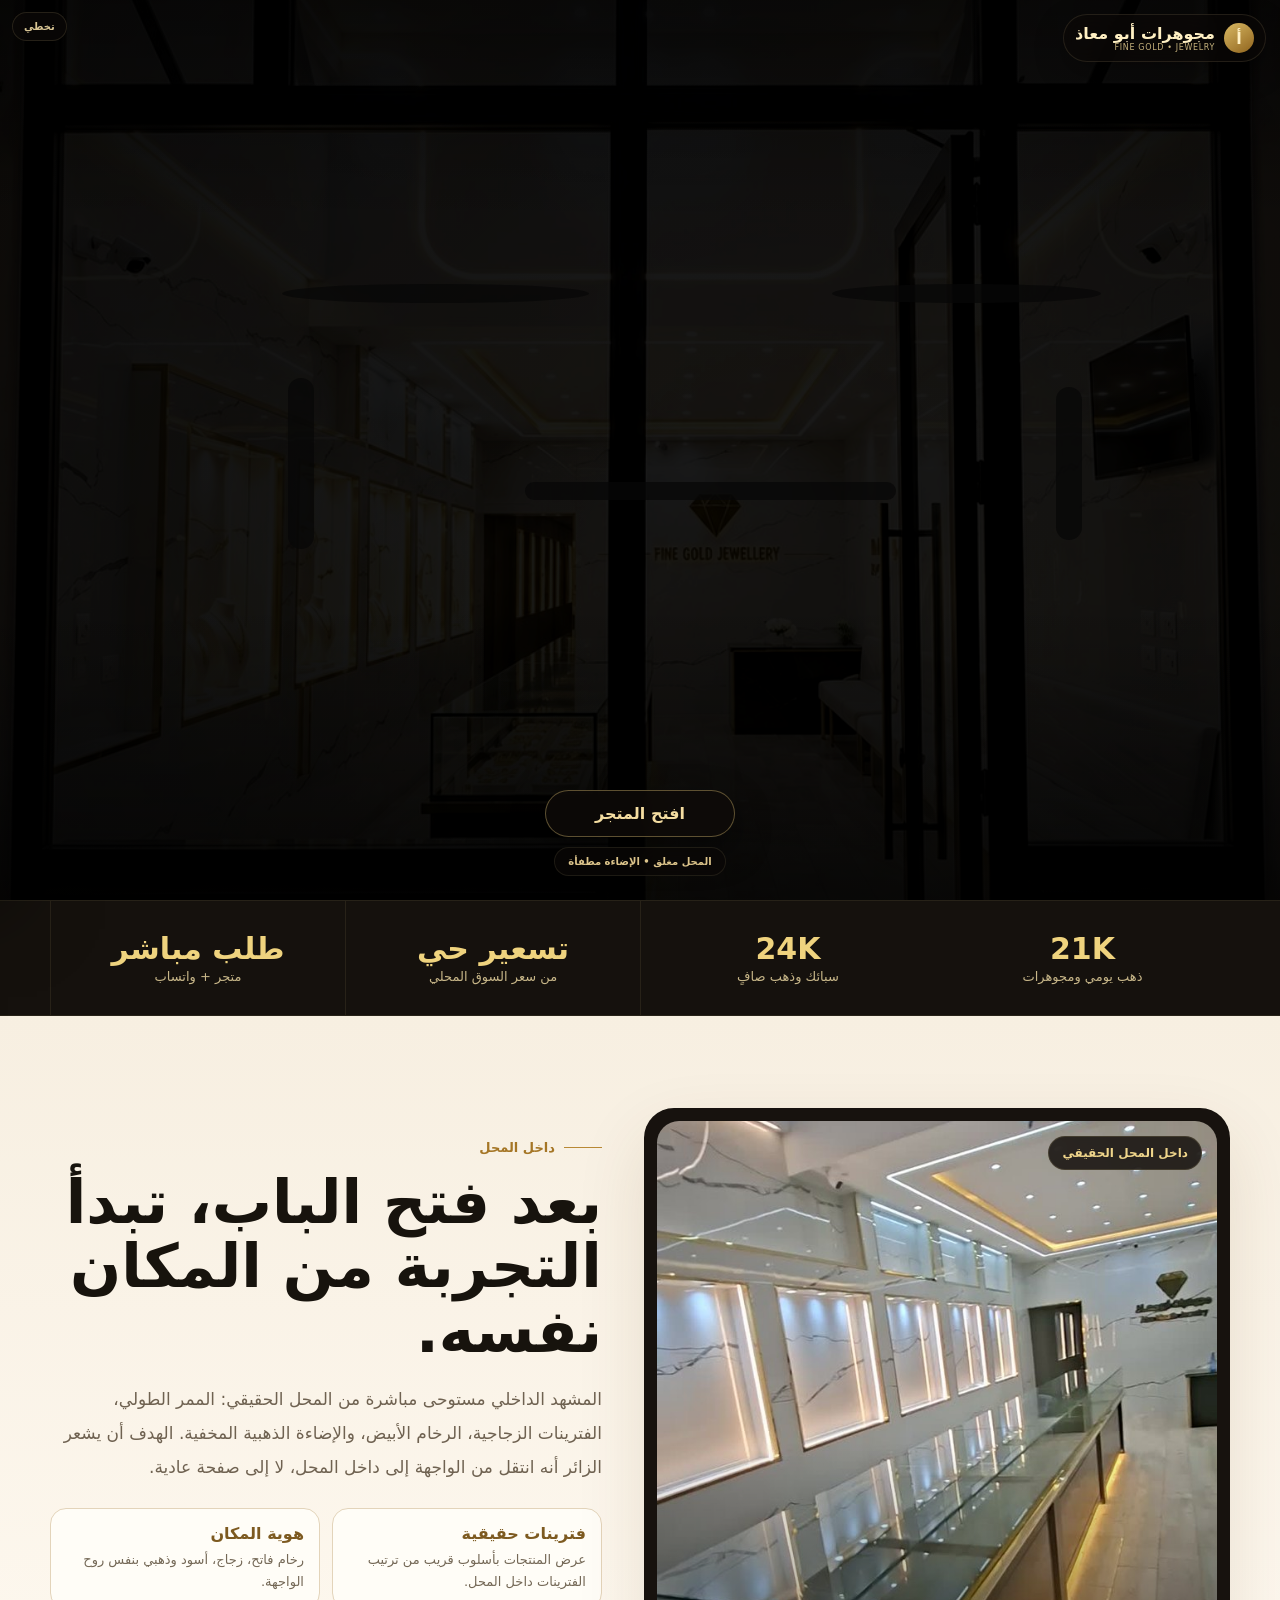
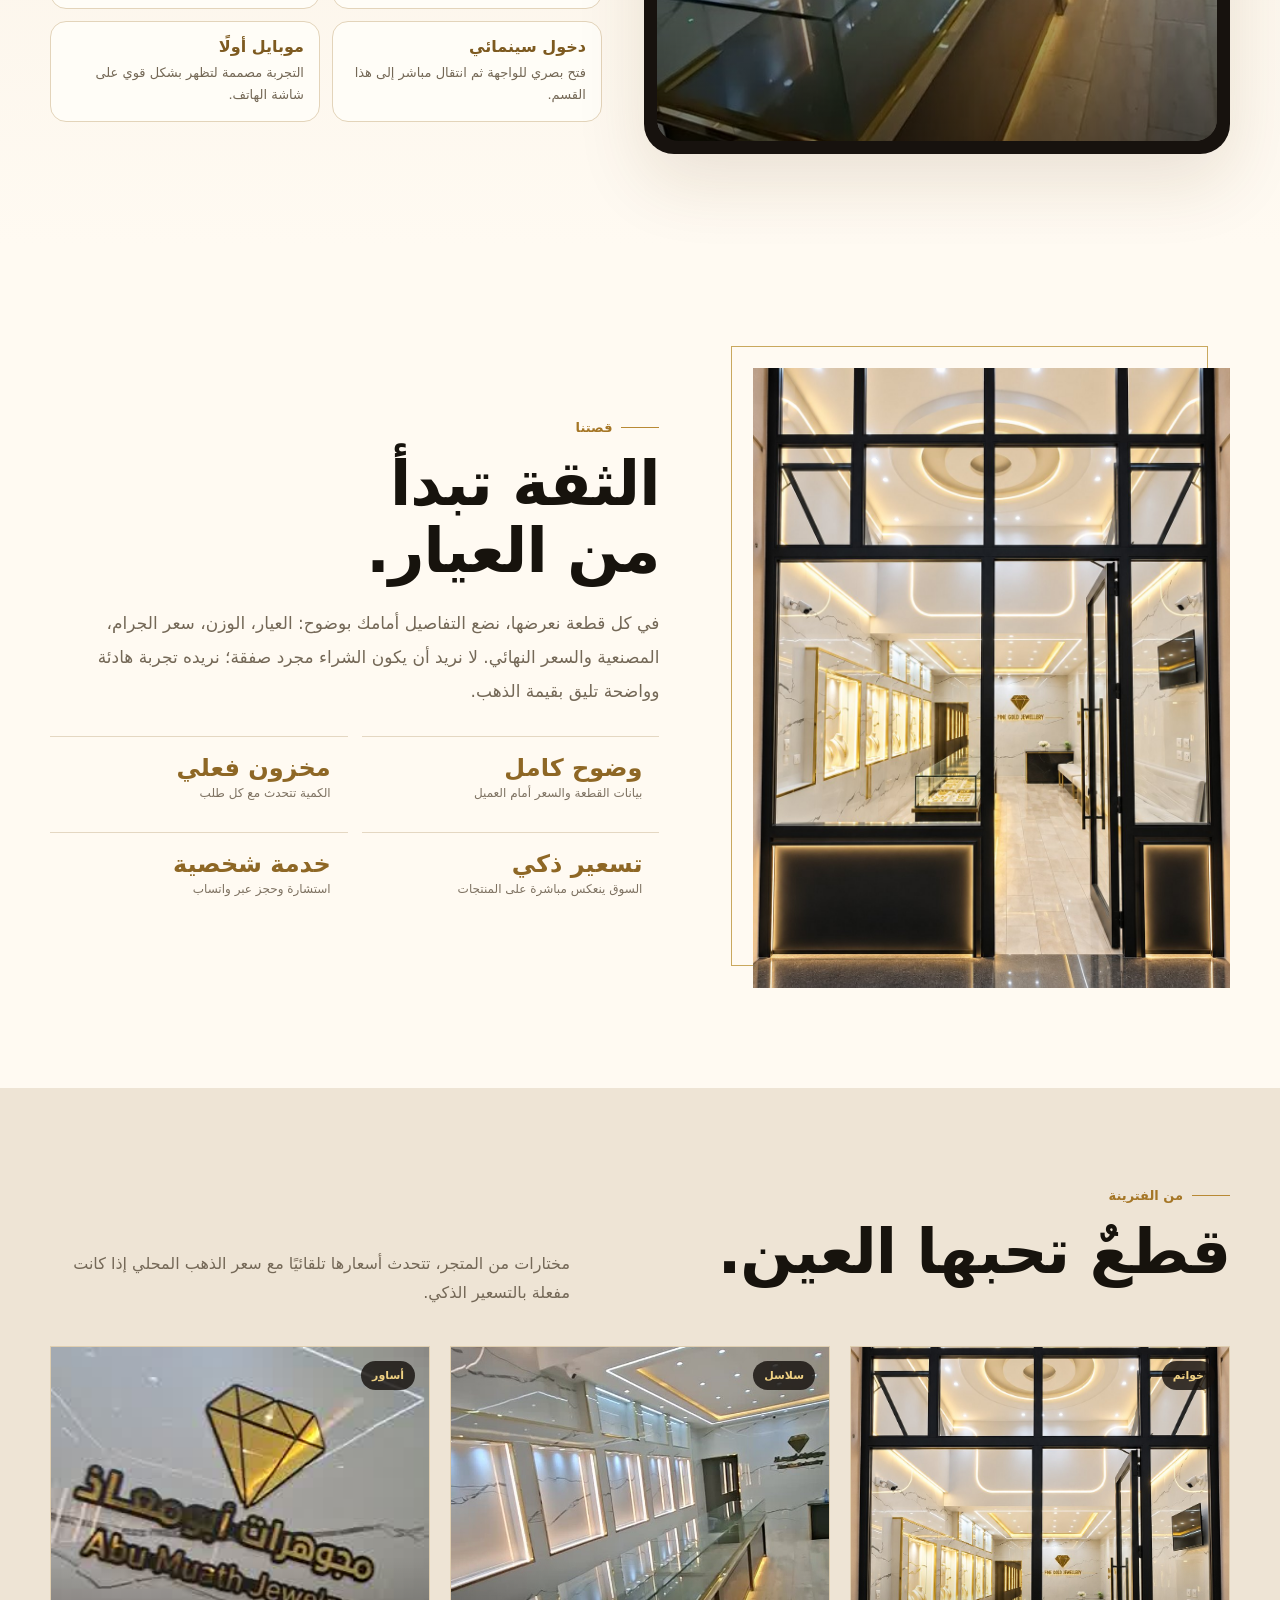
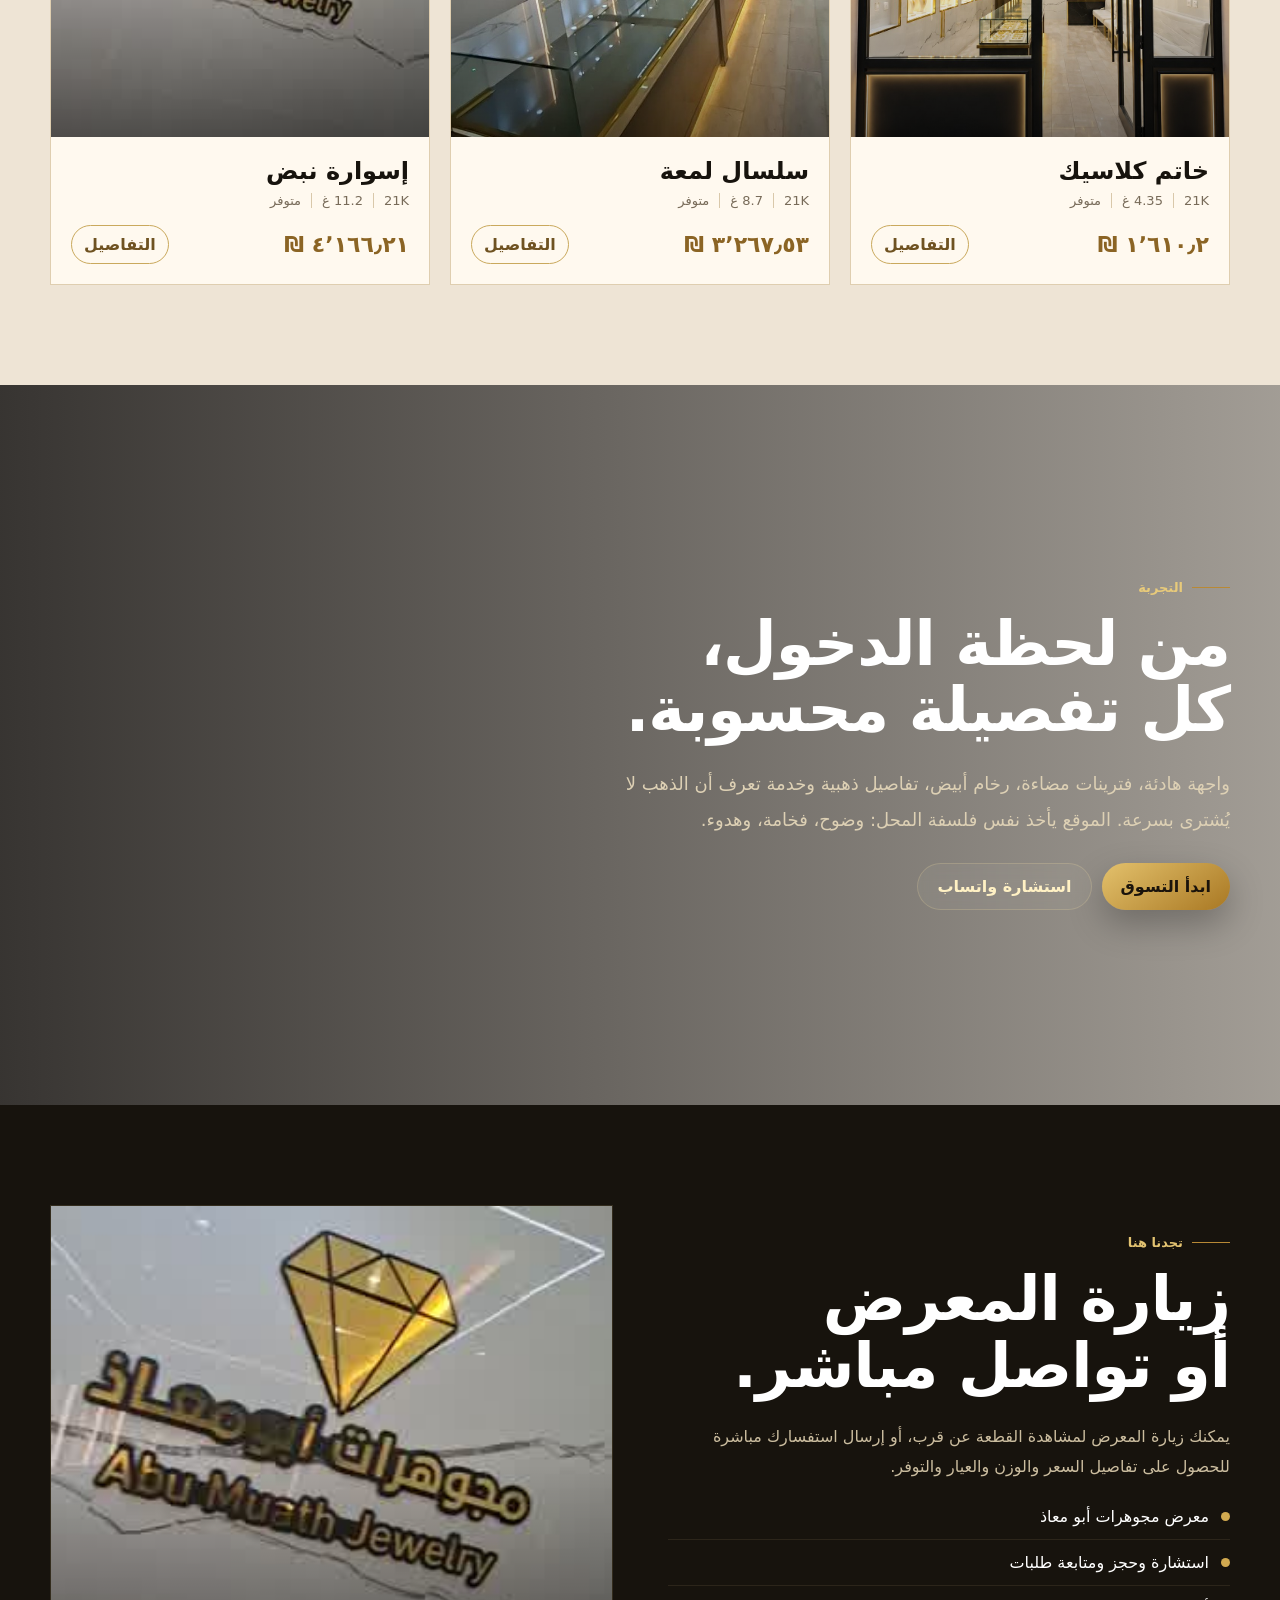
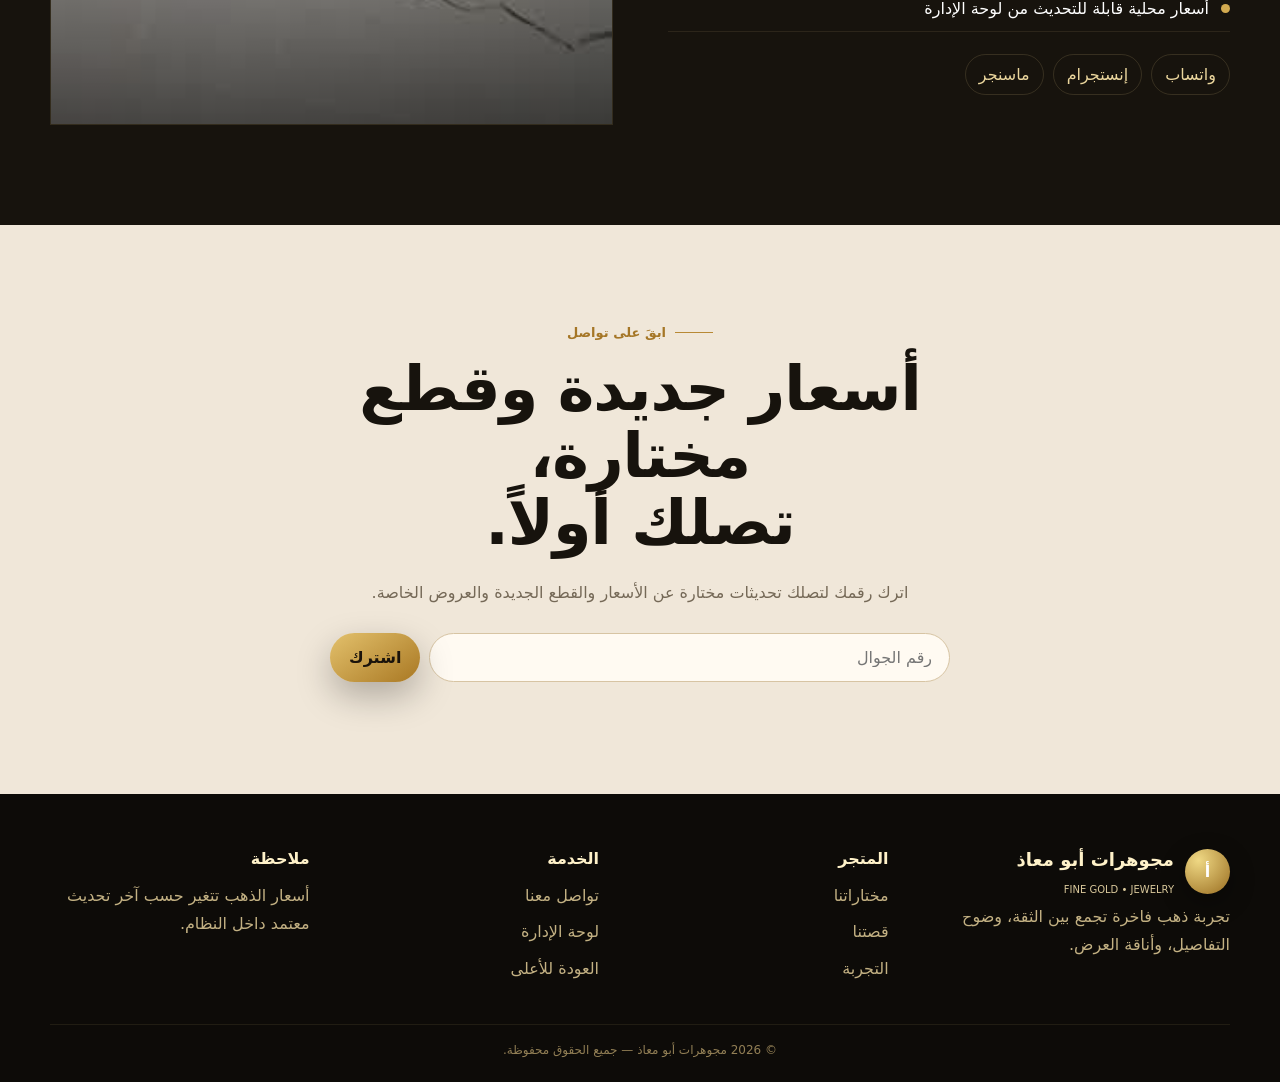
==== commit 9a442809: "Use real storefront door and click-to-light entrance sequence" ====
--- a/index.html
+++ b/index.html
@@ -17,40 +17,36 @@
 img{display:block;width:100%}
 .container{width:min(1180px,calc(100% - 34px));margin:auto}
 body.entryLocked{overflow:hidden;height:100vh}
-.entryPortal{position:fixed;inset:0;z-index:999;background:#030302;overflow:hidden;isolation:isolate;perspective:1200px}
-.entryStorefront,.entryInterior{position:absolute;inset:0;width:100%;height:100%;object-fit:cover;object-position:center;transition:transform 1.55s cubic-bezier(.18,.72,.18,1),opacity .75s ease,filter 1.05s ease}
-.entryStorefront{z-index:1;transform:scale(1.012);transform-origin:64% 73%;filter:brightness(.18) saturate(.70) contrast(1.06)}
-.entryInterior{z-index:2;opacity:0;transform:scale(1.12);filter:brightness(.74) saturate(.92) contrast(1.02)}
-.entryDarkness{position:absolute;inset:0;z-index:3;background:rgba(0,0,0,.58);transition:opacity 1.05s ease;pointer-events:none}
-.entryWarmGlow{position:absolute;inset:0;z-index:4;opacity:0;pointer-events:none;background:radial-gradient(circle at 50% 36%,rgba(255,232,170,.22),transparent 25%),radial-gradient(circle at 58% 64%,rgba(255,211,116,.17),transparent 34%);transition:opacity 1.1s ease}
-.entryCeilingLights{position:absolute;z-index:5;top:17%;left:23%;right:17%;height:30%;pointer-events:none}
-.entryCeilingLights span{position:absolute;width:10px;height:10px;border-radius:50%;background:#fff5d5;opacity:0;transform:scale(.5);box-shadow:0 0 0 rgba(255,225,148,0);transition:opacity .28s ease,transform .3s ease,box-shadow .55s ease}
-.entryCeilingLights span:nth-child(1){left:2%;top:6%}.entryCeilingLights span:nth-child(2){left:22%;top:4%}.entryCeilingLights span:nth-child(3){left:42%;top:5%}.entryCeilingLights span:nth-child(4){left:61%;top:7%}.entryCeilingLights span:nth-child(5){left:80%;top:10%}.entryCeilingLights span:nth-child(6){left:50%;top:45%}
-.entryDoorStage{position:absolute;z-index:6;left:50.8%;top:40.6%;width:33.4%;height:45.8%;pointer-events:none;perspective:900px}
-.entryDoorLeaf{position:absolute;top:0;height:100%;width:50%;background:linear-gradient(110deg,rgba(10,12,13,.48),rgba(210,226,229,.14) 42%,rgba(20,22,22,.42));border:2px solid rgba(14,14,14,.88);box-shadow:inset 0 0 0 1px rgba(255,255,255,.07),0 0 18px rgba(0,0,0,.24);backdrop-filter:blur(1.4px);transition:transform 1.05s cubic-bezier(.68,0,.18,1),opacity .55s ease}
-.entryDoorLeaf:after{content:"";position:absolute;top:24%;bottom:22%;width:3px;background:linear-gradient(#6d5b34,#d8b662,#6d5b34);border-radius:3px;box-shadow:0 0 8px rgba(223,190,104,.3)}
-.entryDoorLeaf.left{left:0;transform-origin:left center}.entryDoorLeaf.left:after{right:10px}
-.entryDoorLeaf.right{right:0;transform-origin:right center}.entryDoorLeaf.right:after{left:10px}
-.entryBrandMini{position:absolute;z-index:8;top:16px;right:16px;display:flex;align-items:center;gap:9px;padding:8px 11px;border-radius:999px;background:#0d0a08a6;border:1px solid #f0d99b1d;backdrop-filter:blur(10px);color:#fff1c3;box-shadow:0 10px 30px #0005;transition:opacity .4s}
+.entryPortal{position:fixed;inset:0;z-index:999;background:#020202;overflow:hidden;isolation:isolate}
+.entryStorefront,.entryInterior{position:absolute;inset:0;width:100%;height:100%;object-fit:cover;object-position:center;transition:transform 1.5s cubic-bezier(.2,.76,.18,1),opacity .72s ease,filter 1.05s ease}
+.entryStorefront{z-index:1;transform:scale(1.012);transform-origin:63% 74%;filter:brightness(.20) saturate(.72) contrast(1.06)}
+.entryInterior{z-index:2;opacity:0;transform:scale(1.10);filter:brightness(.78) saturate(.95) contrast(1.02)}
+.entryDarkness{position:absolute;inset:0;z-index:3;background:rgba(0,0,0,.46);transition:opacity 1s ease;pointer-events:none}
+.entryVignette{position:absolute;inset:0;z-index:4;pointer-events:none;background:linear-gradient(180deg,#0007 0%,transparent 25%,transparent 67%,#0009 100%),radial-gradient(circle at 62% 66%,transparent 0 16%,rgba(0,0,0,.12) 44%,rgba(0,0,0,.36) 100%)}
+.entryLinearOff{position:absolute;z-index:5;pointer-events:none;background:rgba(8,8,8,.72);filter:blur(.3px);transition:opacity .8s ease}
+.entryLinearOff.l1{left:22%;top:31.5%;width:24%;height:2.2%;border-radius:50%}
+.entryLinearOff.l2{right:14%;top:31.5%;width:21%;height:2.2%;border-radius:50%}
+.entryLinearOff.l3{left:22.5%;top:42%;width:2%;height:19%;border-radius:20px}
+.entryLinearOff.l4{right:15.5%;top:43%;width:2%;height:17%;border-radius:20px}
+.entryLinearOff.l5{left:41%;top:53.5%;width:29%;height:2.1%;border-radius:20px}
+.entryBrandMini{position:absolute;z-index:8;top:14px;right:14px;display:flex;align-items:center;gap:9px;padding:8px 11px;border-radius:999px;background:#0c0907a8;border:1px solid #f0d99b1d;backdrop-filter:blur(10px);color:#fff0c3;box-shadow:0 10px 30px #0005}
 .entryBrandMini .dot{width:30px;height:30px;border-radius:50%;display:grid;place-items:center;background:linear-gradient(145deg,#d9b963,#8f631d);font-weight:900}
 .entryBrandMini small{display:block;color:#c6b27c;font-size:8px;letter-spacing:.08em}
-.entryStatus{position:absolute;z-index:8;left:50%;bottom:22px;transform:translateX(-50%);white-space:nowrap;padding:9px 14px;border-radius:999px;background:#0b0907a8;border:1px solid #f0d99b1c;color:#dfc98c;font-size:10px;font-weight:800;backdrop-filter:blur(9px);transition:opacity .4s}
-.entrySkip{position:absolute;z-index:9;left:14px;top:14px;border:1px solid #f0d99b20;background:#0d0a08a2;color:#d9c695;border-radius:999px;padding:8px 11px;font-size:10px;font-weight:800;backdrop-filter:blur(8px)}
-.entryPortal.powerOn .entryStorefront{filter:brightness(.94) saturate(1.02) contrast(1.04)}
-.entryPortal.powerOn .entryDarkness{opacity:.08}
-.entryPortal.powerOn .entryWarmGlow{opacity:1}
-.entryPortal.powerOn .entryCeilingLights span{opacity:1;transform:scale(1);box-shadow:0 0 16px rgba(255,232,163,.98),0 0 34px rgba(255,213,112,.45)}
-.entryPortal.powerOn .entryCeilingLights span:nth-child(1){transition-delay:.05s}.entryPortal.powerOn .entryCeilingLights span:nth-child(2){transition-delay:.15s}.entryPortal.powerOn .entryCeilingLights span:nth-child(3){transition-delay:.27s}.entryPortal.powerOn .entryCeilingLights span:nth-child(4){transition-delay:.39s}.entryPortal.powerOn .entryCeilingLights span:nth-child(5){transition-delay:.51s}.entryPortal.powerOn .entryCeilingLights span:nth-child(6){transition-delay:.63s}
-.entryPortal.doorOpen .entryDoorLeaf.left{transform:perspective(900px) rotateY(-73deg) translateX(-5px)}
-.entryPortal.doorOpen .entryDoorLeaf.right{transform:perspective(900px) rotateY(73deg) translateX(5px)}
-.entryPortal.cameraIn .entryStorefront{transform:scale(2.48) translate(-6.2%,-8.5%);filter:brightness(1) saturate(1.04) contrast(1.04)}
-.entryPortal.cameraIn .entryBrandMini,.entryPortal.cameraIn .entryStatus,.entryPortal.cameraIn .entrySkip{opacity:0;pointer-events:none}
-.entryPortal.cameraIn .entryDoorStage{opacity:.35;transition:opacity .5s}
+.entryAction{position:absolute;z-index:9;left:50%;bottom:24px;transform:translateX(-50%);display:grid;gap:10px;justify-items:center}
+.entryOpenBtn{border:1px solid rgba(239,208,126,.36);background:rgba(15,11,8,.78);color:#f4dda1;border-radius:999px;padding:13px 22px;min-width:190px;font-weight:900;backdrop-filter:blur(10px);box-shadow:0 14px 36px #0007;transition:.25s}
+.entryOpenBtn:hover{background:#c99c43;color:#1c140a;transform:translateY(-2px)}
+.entryStatus{padding:8px 13px;border-radius:999px;background:#0b0907a2;border:1px solid #f0d99b18;color:#dcc48b;font-size:10px;font-weight:800;backdrop-filter:blur(8px);white-space:nowrap}
+.entrySkip{position:absolute;z-index:9;left:12px;top:12px;border:1px solid #f0d99b20;background:#0d0a08a2;color:#d9c695;border-radius:999px;padding:8px 11px;font-size:10px;font-weight:800;backdrop-filter:blur(8px)}
+.entryPortal.powerOn .entryStorefront{filter:brightness(.98) saturate(1.02) contrast(1.04)}
+.entryPortal.powerOn .entryDarkness{opacity:.07}
+.entryPortal.powerOn .entryLinearOff{opacity:0}
+.entryPortal.doorReady .entryStatus::after{content:" • الباب مفتوح";color:#f1d58a}
+.entryPortal.cameraIn .entryStorefront{transform:scale(2.5) translate(-6.5%,-8.8%);filter:brightness(1) saturate(1.04) contrast(1.04)}
+.entryPortal.cameraIn .entryAction,.entryPortal.cameraIn .entryBrandMini,.entryPortal.cameraIn .entrySkip{opacity:0;pointer-events:none;transition:opacity .3s}
 .entryPortal.inside .entryStorefront{opacity:0}
-.entryPortal.inside .entryInterior{opacity:1;transform:scale(1.015);filter:brightness(.98) saturate(1.02) contrast(1.03)}
-.entryPortal.inside .entryDoorStage,.entryPortal.inside .entryCeilingLights,.entryPortal.inside .entryWarmGlow{opacity:0}
-.entryPortal.done{opacity:0;pointer-events:none;transition:opacity .85s ease}
-@media(max-width:620px){.entryDoorStage{left:50.5%;top:41.2%;width:34.8%;height:45.8%}.entryStorefront{transform-origin:64% 74%}.entryPortal.cameraIn .entryStorefront{transform:scale(2.5) translate(-6.5%,-9%)}.entryBrandMini{top:10px;right:10px}.entryStatus{bottom:14px}.entrySkip{left:10px;top:10px}}
+.entryPortal.inside .entryInterior{opacity:1;transform:scale(1.012);filter:brightness(.99) saturate(1.02) contrast(1.03)}
+.entryPortal.done{opacity:0;pointer-events:none;transition:opacity .82s ease}
+@media(max-width:620px){.entryStorefront{transform-origin:64% 74%}.entryPortal.cameraIn .entryStorefront{transform:scale(2.52) translate(-6.9%,-9.1%)}.entryBrandMini{top:9px;right:9px}.entryAction{bottom:14px}.entryOpenBtn{min-width:175px;padding:12px 18px}.entryLinearOff.l1{left:19%;width:28%}.entryLinearOff.l2{right:11%;width:24%}.entryLinearOff.l3{left:19.5%}.entryLinearOff.l4{right:12.5%}}
 .nav{position:fixed;top:0;left:0;right:0;z-index:50;transition:.35s;padding:18px 0}
 .nav.scrolled{background:#15110dda;backdrop-filter:blur(14px);padding:10px 0;border-bottom:1px solid #f1d99118}
 .navin{display:flex;align-items:center;gap:22px;color:#fff}
@@ -130,15 +126,14 @@
   <img class="entryStorefront" id="entryStorefront" src="assets/storefront-approved.jpg" alt="واجهة محل مجوهرات أبو معاذ">
   <img class="entryInterior" id="entryInterior" src="assets/interior-approved.jpg" alt="داخل محل مجوهرات أبو معاذ">
   <div class="entryDarkness"></div>
-  <div class="entryWarmGlow"></div>
-  <div class="entryCeilingLights"><span></span><span></span><span></span><span></span><span></span><span></span></div>
-  <div class="entryDoorStage">
-    <div class="entryDoorLeaf left"></div>
-    <div class="entryDoorLeaf right"></div>
-  </div>
+  <div class="entryVignette"></div>
+  <span class="entryLinearOff l1"></span><span class="entryLinearOff l2"></span><span class="entryLinearOff l3"></span><span class="entryLinearOff l4"></span><span class="entryLinearOff l5"></span>
   <div class="entryBrandMini"><span class="dot">أ</span><span><b>مجوهرات أبو معاذ</b><small>FINE GOLD • JEWELRY</small></span></div>
-  <div class="entryStatus" id="entryStatus">المحل مغلق — جارٍ تشغيل الإنارة...</div>
   <button class="entrySkip" id="entrySkip">تخطي</button>
+  <div class="entryAction">
+    <button class="entryOpenBtn" id="entryOpenBtn">افتح المتجر</button>
+    <div class="entryStatus" id="entryStatus">المحل مغلق • الإضاءة مطفأة</div>
+  </div>
 </div>
 <header class="nav" id="nav">
   <div class="container navin">
@@ -290,7 +285,7 @@
 nav.classList.toggle('scrolled',scrollY>20);addEventListener('scroll',()=>nav.classList.toggle('scrolled',scrollY>20));
 function observe(){const io=new IntersectionObserver(es=>es.forEach(e=>{if(e.isIntersecting)e.target.classList.add('show')}),{threshold:.14});document.querySelectorAll('.reveal').forEach(e=>io.observe(e))}
 newsletterBtn.onclick=()=>{const v=newsletterPhone.value.trim();newsletterMsg.textContent=v?'تم تسجيل رقمك للاختبار بنجاح.':'أدخل رقم الجوال أولاً.'};
-const entryPortal=document.getElementById('entryPortal'),entryStatus=document.getElementById('entryStatus'),entrySkip=document.getElementById('entrySkip');
+const entryPortal=document.getElementById('entryPortal'),entryOpenBtn=document.getElementById('entryOpenBtn'),entryStatus=document.getElementById('entryStatus'),entrySkip=document.getElementById('entrySkip');
 let entryBusy=false,entryTimers=[];
 function later(fn,ms){const id=setTimeout(fn,ms);entryTimers.push(id);return id}
 function finishEntry(){
@@ -299,23 +294,25 @@
  entryPortal.classList.add('inside');
  document.body.classList.remove('entryLocked');
  document.getElementById('inside-tour')?.scrollIntoView({behavior:'auto',block:'start'});
- later(()=>entryPortal.classList.add('done'),250);
- later(()=>entryPortal.remove(),1150);
+ later(()=>entryPortal.classList.add('done'),180);
+ later(()=>entryPortal.remove(),1050);
 }
 function runEntrySequence(){
  if(entryBusy||!entryPortal)return;entryBusy=true;
- entryStatus.textContent='المحل مغلق — تشغيل الإنارة...';
- later(()=>{entryPortal.classList.add('powerOn');entryStatus.textContent='تم تشغيل الإنارة';},650);
- later(()=>{entryStatus.textContent='فتح باب المحل...';entryPortal.classList.add('doorOpen');},2150);
- later(()=>{entryStatus.textContent='أهلًا بك — تفضل بالدخول';entryPortal.classList.add('cameraIn');},3250);
- later(()=>entryPortal.classList.add('inside'),4300);
- later(()=>{document.body.classList.remove('entryLocked');document.getElementById('inside-tour')?.scrollIntoView({behavior:'auto',block:'start'})},4900);
- later(()=>entryPortal.classList.add('done'),5250);
- later(()=>entryPortal.remove(),6150);
-}
+ entryOpenBtn.disabled=true;
+ entryOpenBtn.textContent='جارٍ تشغيل الإنارة...';
+ entryStatus.textContent='تشغيل خطوط الـ Linear والإضاءة الداخلية...';
+ entryPortal.classList.add('powerOn');
+ later(()=>{entryOpenBtn.textContent='فتح الباب...';entryStatus.textContent='تم تشغيل الإضاءة';entryPortal.classList.add('doorReady')},1450);
+ later(()=>{entryOpenBtn.textContent='أهلًا بك';entryStatus.textContent='الدخول من الباب الحقيقي';entryPortal.classList.add('cameraIn')},2450);
+ later(()=>entryPortal.classList.add('inside'),3450);
+ later(()=>{document.body.classList.remove('entryLocked');document.getElementById('inside-tour')?.scrollIntoView({behavior:'auto',block:'start'})},4050);
+ later(()=>entryPortal.classList.add('done'),4400);
+ later(()=>entryPortal.remove(),5250);
+}
+entryOpenBtn.addEventListener('click',runEntrySequence);
 entrySkip.addEventListener('click',finishEntry);
 document.addEventListener('keydown',e=>{if(e.key==='Enter'&&document.getElementById('entryPortal'))runEntrySequence();if(e.key==='Escape'&&document.getElementById('entryPortal'))finishEntry()});
-later(runEntrySequence,350);
 year.textContent=new Date().getFullYear();renderProducts();observe();
 </script>
 </body>
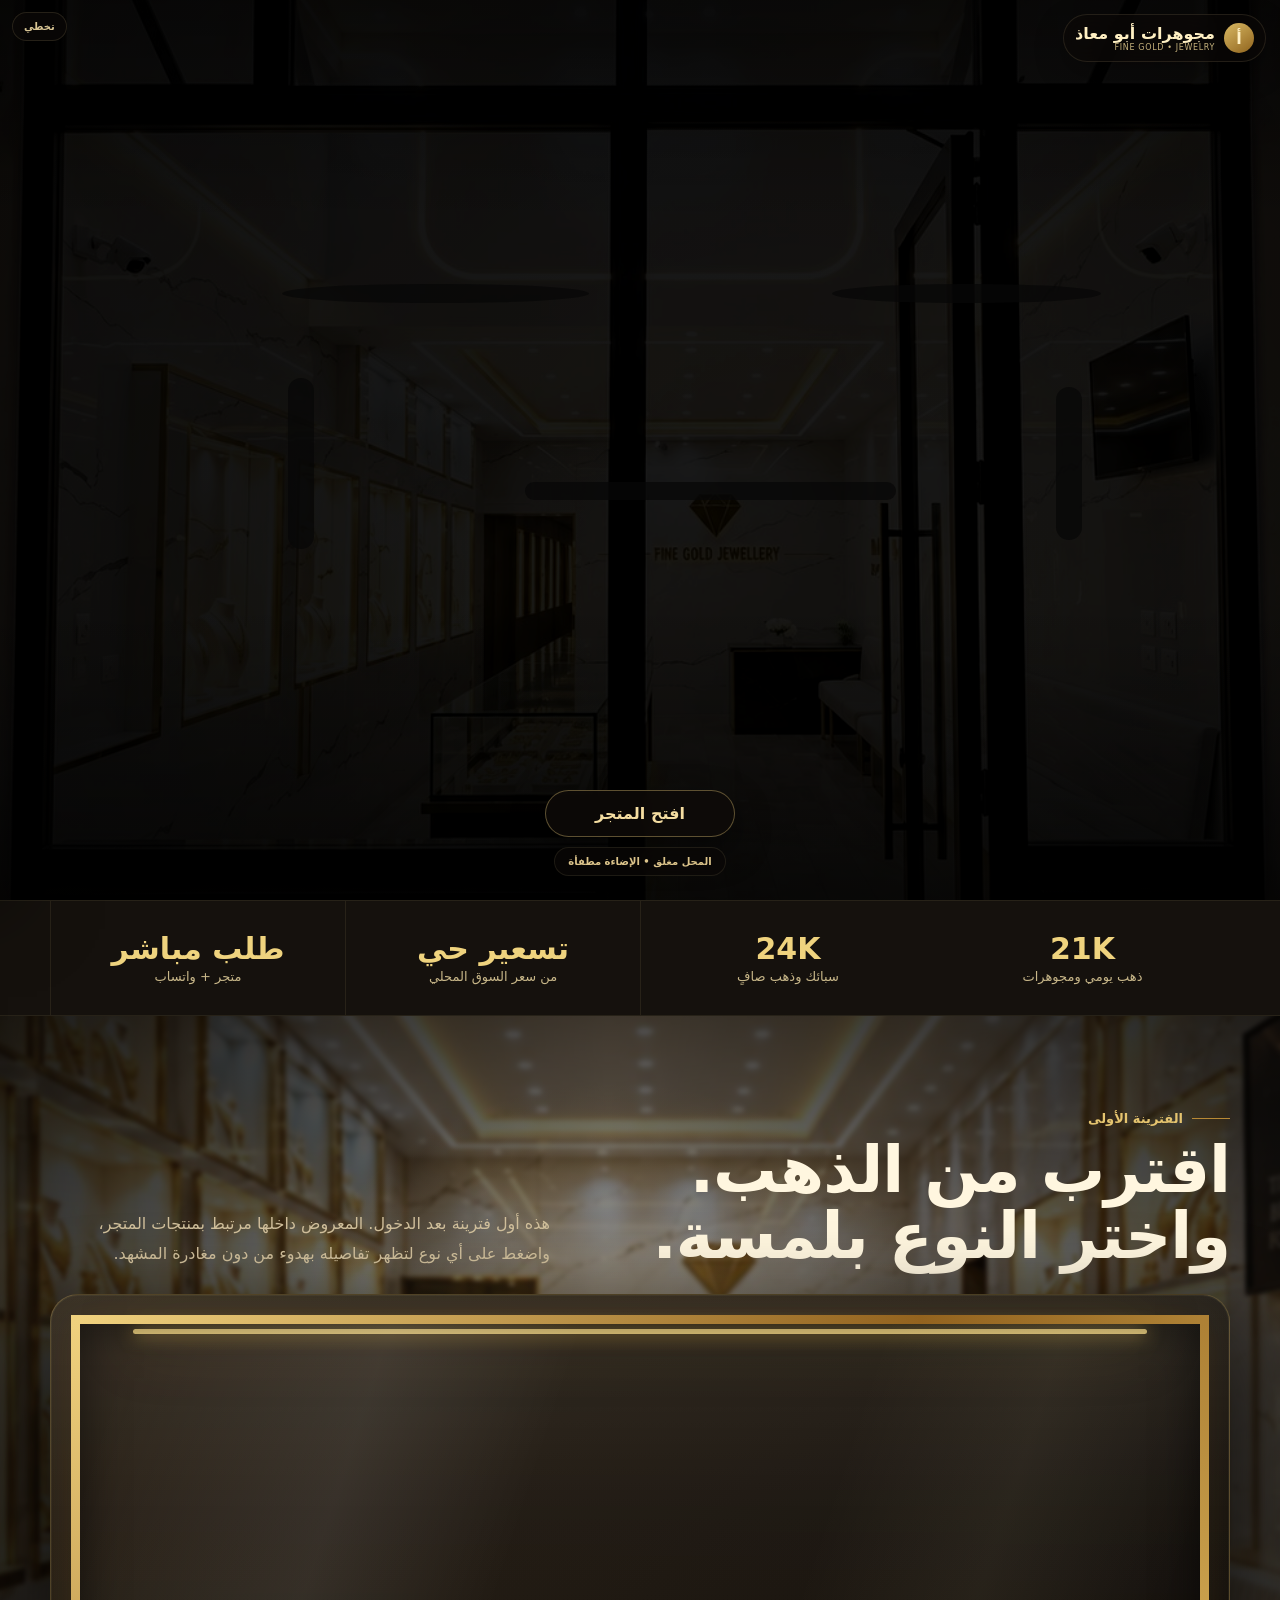
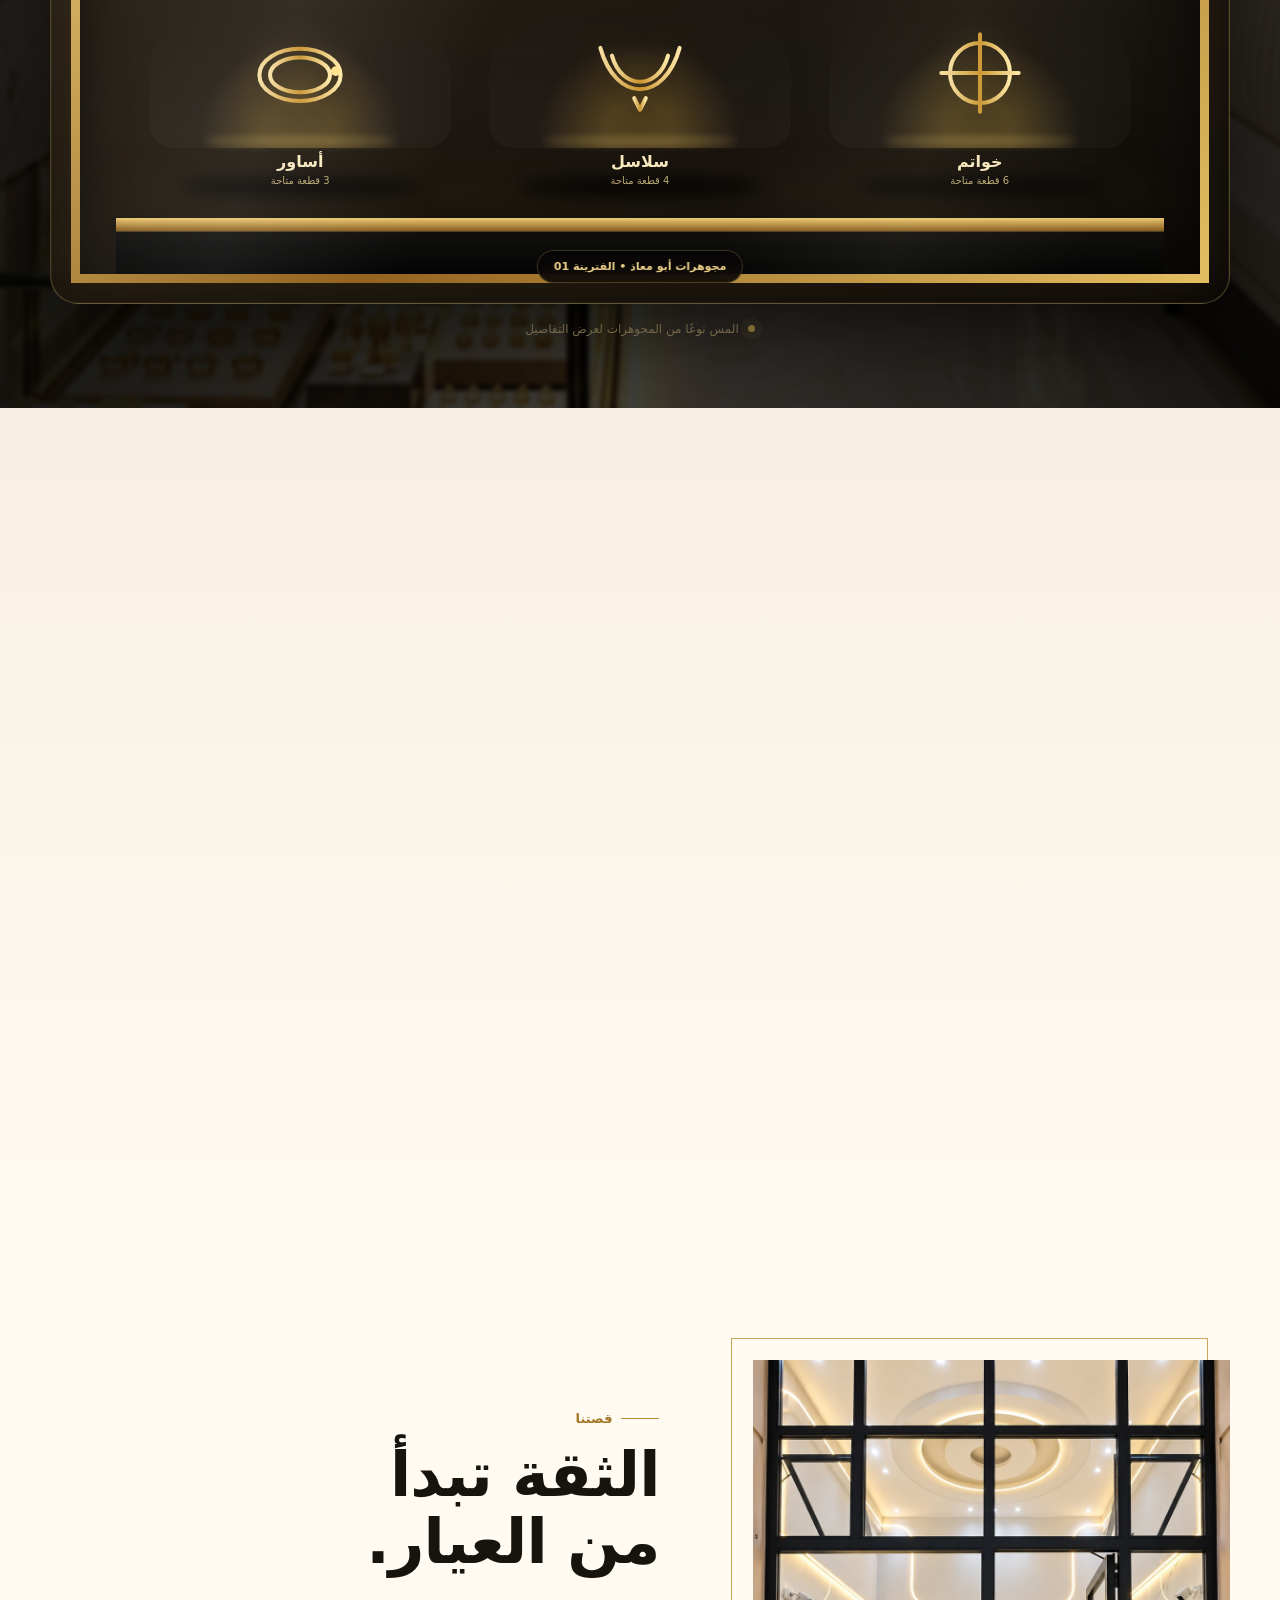
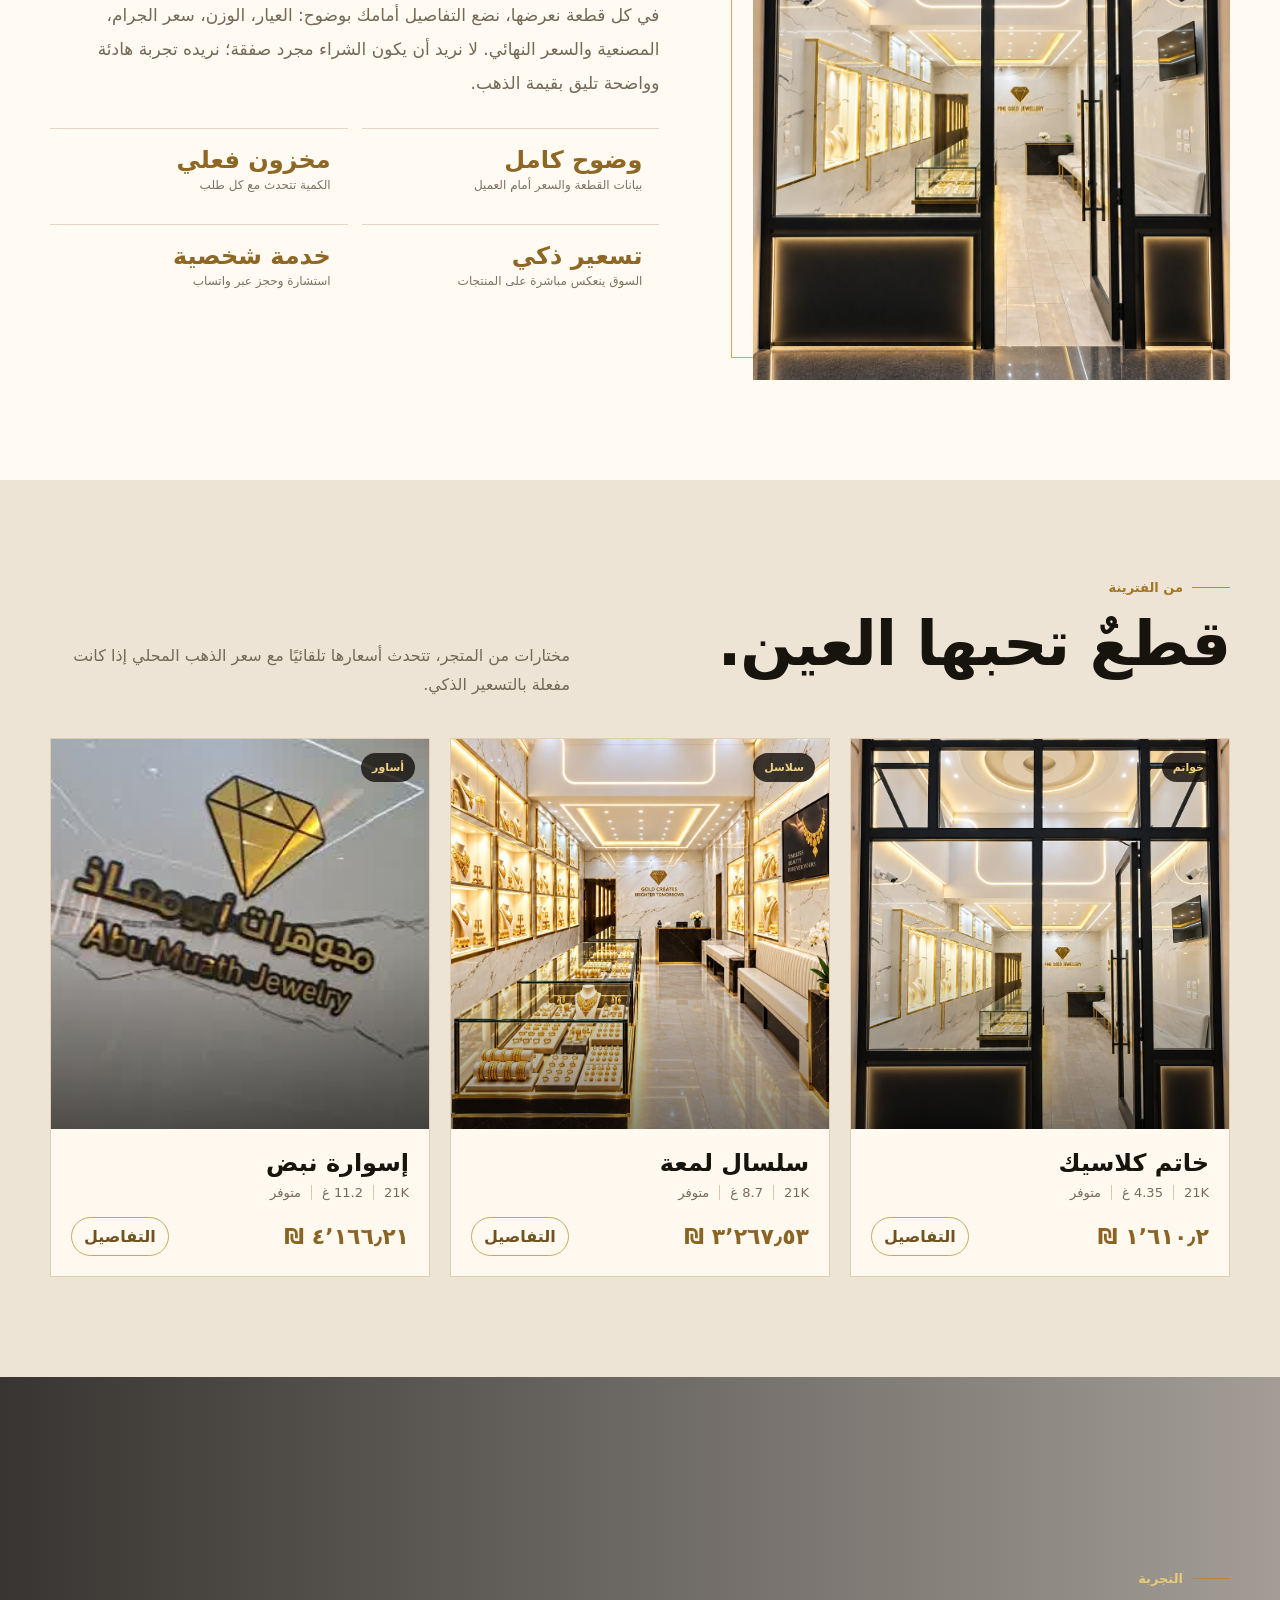
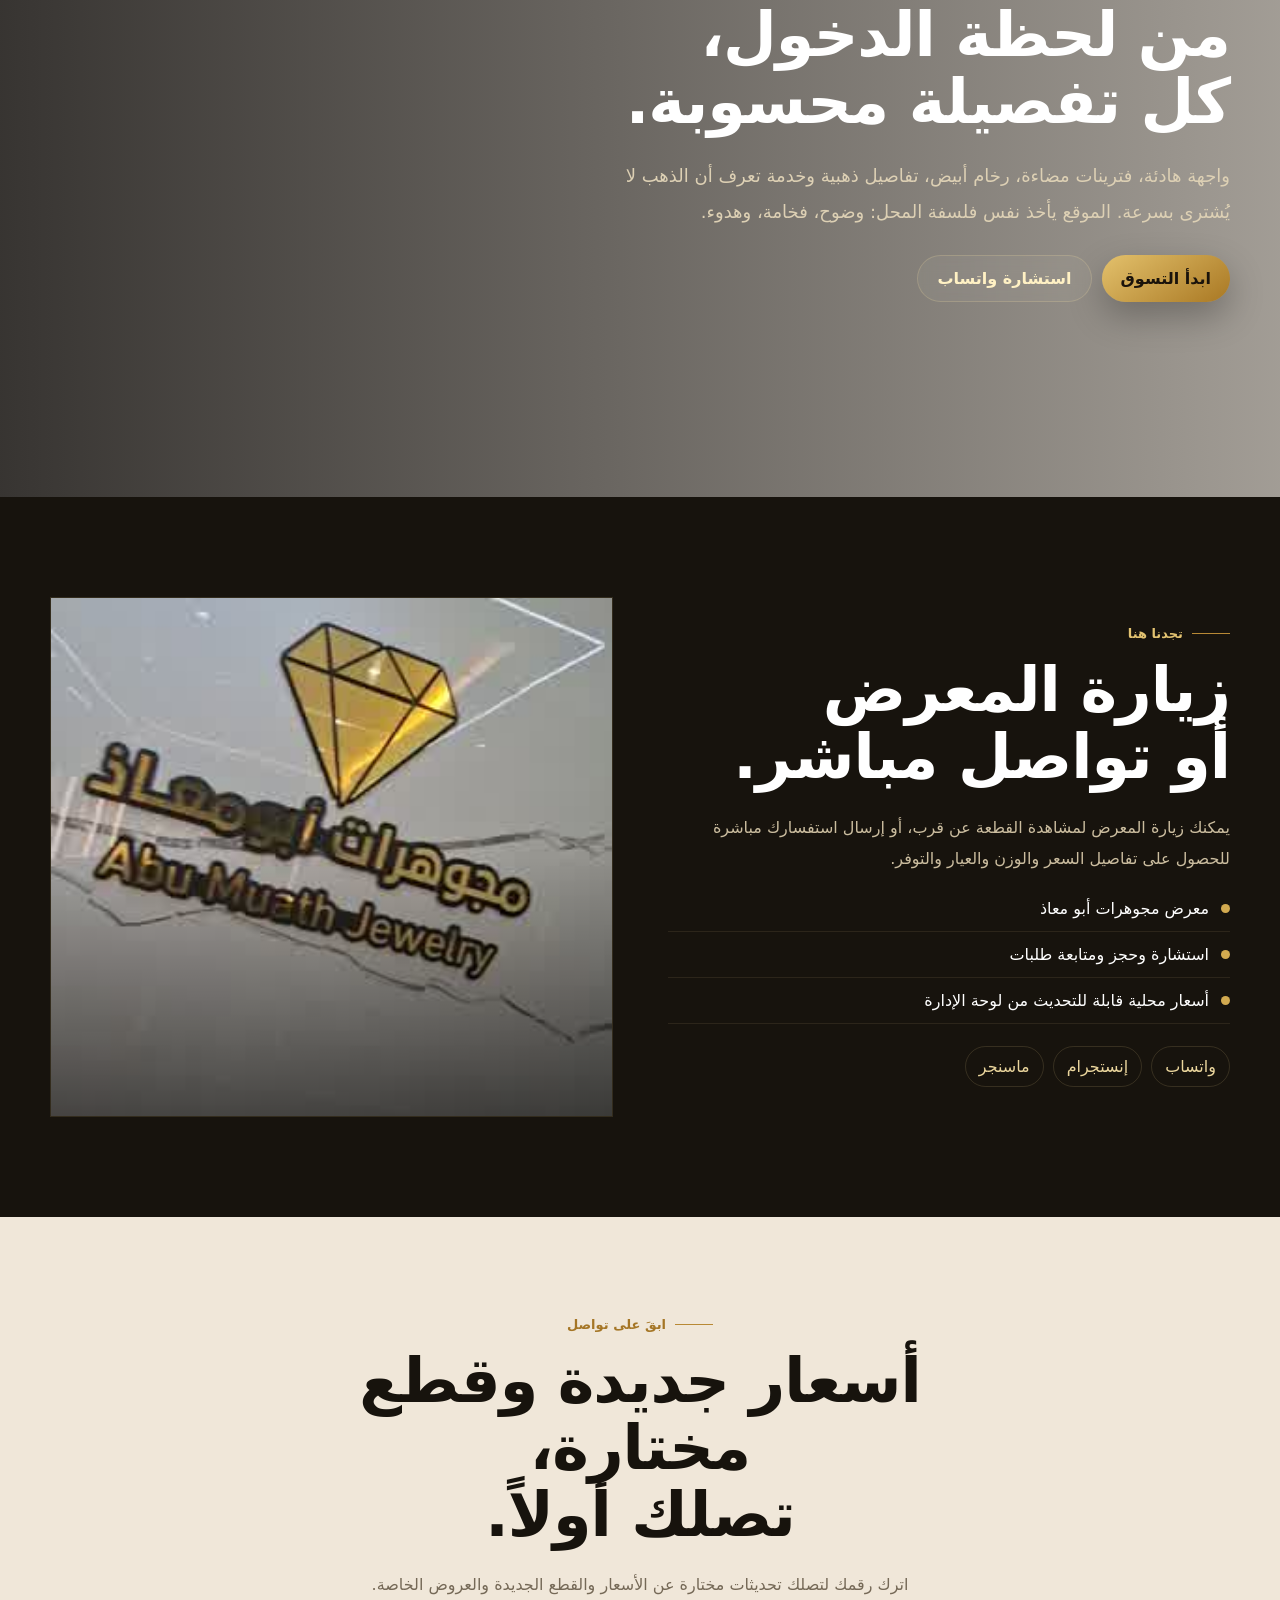
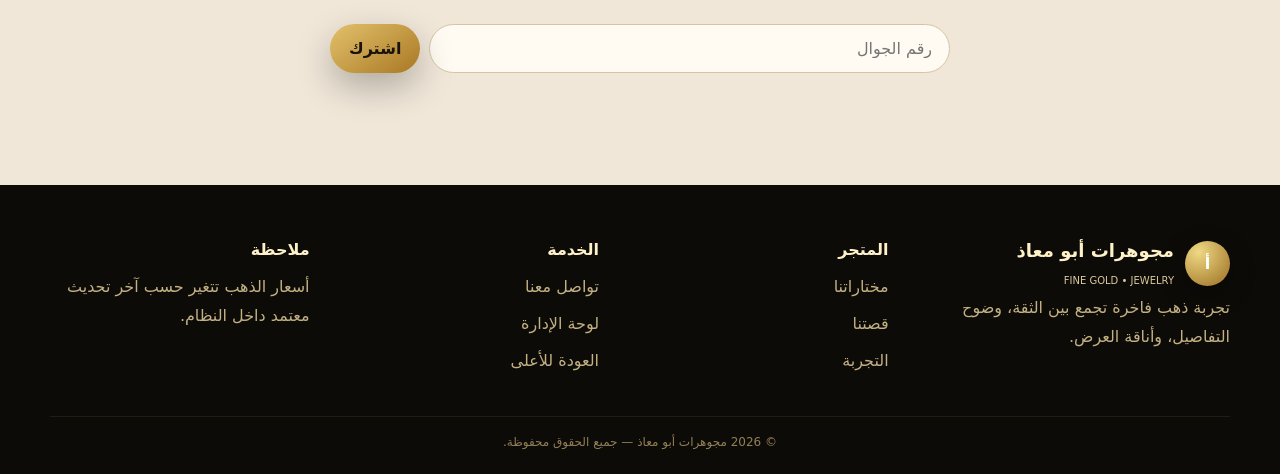
==== commit 5761ade3: "Add immersive first jewelry showcase with smooth product details" ====
--- a/index.html
+++ b/index.html
@@ -113,6 +113,49 @@
 .drawerShade{position:fixed;inset:0;z-index:70;background:#0009;opacity:0;pointer-events:none;transition:.3s}.drawerShade.show{opacity:1;pointer-events:auto}.drawer{position:fixed;top:0;bottom:0;left:0;z-index:71;width:min(440px,100vw);background:#fffaf1;color:#20170e;transform:translateX(-105%);transition:.35s;box-shadow:30px 0 80px #0009;display:grid;grid-template-rows:auto 1fr}.drawer.show{transform:none}.drawerHead{padding:19px;border-bottom:1px solid #e4d2b1}.drawerHeadTop{display:flex;justify-content:space-between;align-items:center}.close{width:38px;height:38px;border:0;border-radius:50%;background:#efe0c4}.drawerList{padding:14px;overflow:auto}.detailVisual{height:260px;background:linear-gradient(145deg,#f7ecd8,#e4cda0);margin-bottom:16px;display:grid;place-items:center;color:#a37524;font-size:64px}.detailMeta{display:flex;gap:7px;flex-wrap:wrap}.detailMeta span{padding:6px 8px;border-radius:999px;background:#f0e5d3;font-size:11px}.detailPrice{font-size:30px;font-weight:900;color:#8c6526;margin:17px 0}.detailActions{display:flex;gap:8px}.detailActions button,.detailActions a{flex:1;text-align:center;border:0;border-radius:999px;padding:11px;font-weight:900}.detailActions button{background:#ad7c28;color:#fff}.detailActions a{background:#ece0c9;color:#58462f}
 
 .insideTour{background:linear-gradient(180deg,#f7efe1,#fffaf2);padding:92px 0}.insideGrid{display:grid;grid-template-columns:1.03fr .97fr;gap:42px;align-items:center}.insideFrame{position:relative;background:#17120e;padding:13px;border-radius:30px;box-shadow:0 28px 70px #573b141f}.insideFrame img{width:100%;height:620px;object-fit:cover;border-radius:22px}.insideFrame:after{content:"";position:absolute;inset:13px;border-radius:22px;background:linear-gradient(180deg,transparent 52%,#0008);pointer-events:none}.insideBadge{position:absolute;z-index:2;right:28px;top:28px;background:#17120edc;color:#efd58b;border:1px solid #f0d79122;padding:9px 13px;border-radius:999px;font-size:12px;font-weight:900;backdrop-filter:blur(8px)}.insideCopy h2{font-size:clamp(38px,5vw,60px);line-height:1.08;margin:15px 0 18px}.insideCopy>p{font-size:17px;line-height:2;color:#6f6251}.insidePoints{display:grid;grid-template-columns:1fr 1fr;gap:12px;margin-top:24px}.insidePoints div{background:#fffdf7;border:1px solid #e3d4ba;padding:15px;border-radius:16px}.insidePoints b{display:block;margin-bottom:6px;color:#7d5a20}.insidePoints span{color:#746856;font-size:13px;line-height:1.7}
+
+/* First showcase — immersive vitrine */
+.showcaseOne{position:relative;min-height:100svh;background:#0b0907;color:#fff6df;padding:95px 0 72px;overflow:hidden;isolation:isolate}
+.showcaseOne:before{content:"";position:absolute;inset:-8%;background:linear-gradient(90deg,#080705e8,#08070572 48%,#080705d4),url('assets/interior-approved.jpg') center/cover no-repeat;filter:blur(2px) saturate(.9);transform:scale(1.08);z-index:-3}
+.showcaseOne:after{content:"";position:absolute;inset:0;background:radial-gradient(circle at 48% 44%,#e6bb5321 0 16%,transparent 43%),linear-gradient(180deg,#0007,transparent 24%,#0008 100%);z-index:-2}
+.showcaseIntro{display:flex;justify-content:space-between;align-items:end;gap:24px;margin-bottom:24px}
+.showcaseIntro h2{font-size:clamp(38px,5vw,64px);line-height:1.03;margin:12px 0 0;letter-spacing:-1px}
+.showcaseIntro p{max-width:500px;color:#d1c09c;line-height:1.9;margin:0}
+.vitrineScene{position:relative;min-height:610px;border:1px solid #dfbd6948;border-radius:28px;background:linear-gradient(180deg,#ffffff13,#ffffff05 36%,#00000025),linear-gradient(135deg,#2a2116,#0e0b08);box-shadow:0 38px 100px #000b,inset 0 0 0 1px #fff1b20d;overflow:hidden;transform:translateY(28px) scale(.985);opacity:.45;transition:1s cubic-bezier(.2,.75,.2,1)}
+.showcaseOne.inview .vitrineScene{transform:none;opacity:1}
+.vitrineScene:before{content:"";position:absolute;inset:20px;border:9px solid #9e742c;border-image:linear-gradient(135deg,#f0d17e,#93631f,#e3bd61) 1;box-shadow:inset 0 0 45px #0009,0 0 36px #c38f2c1d;pointer-events:none;z-index:4}
+.vitrineScene:after{content:"";position:absolute;inset:29px;background:linear-gradient(108deg,transparent 4%,#ffffff14 24%,transparent 39%,transparent 62%,#fff1bd0f 76%,transparent 91%);pointer-events:none;z-index:5}
+.vitrineTopLight{position:absolute;left:7%;right:7%;top:34px;height:5px;border-radius:99px;background:#f7d985;box-shadow:0 0 18px #f3c85e,0 0 62px #d49a2c88;z-index:2}
+.vitrineShelf{position:absolute;left:5.5%;right:5.5%;bottom:72px;height:13px;background:linear-gradient(180deg,#edcb72,#8a5d20);box-shadow:0 8px 20px #0008,0 -16px 70px #d2a04428;z-index:2}
+.vitrineShelf:after{content:"";position:absolute;left:0;right:0;top:13px;height:45px;background:linear-gradient(#11100e,#050504);border-top:1px solid #e1bc5f55}
+.vitrineLabel{position:absolute;left:50%;bottom:20px;transform:translateX(-50%);z-index:7;padding:9px 16px;border:1px solid #e3c06a3b;border-radius:999px;background:#080706d9;color:#e8cd88;font-size:11px;font-weight:900;backdrop-filter:blur(10px);white-space:nowrap}
+.vitrineItems{position:absolute;z-index:3;inset:86px 7.5% 100px;display:grid;grid-template-columns:repeat(3,1fr);gap:18px;align-items:end}
+.vitrineItem{position:relative;min-height:205px;border:0;background:transparent;color:#f7e8bd;padding:14px 10px 17px;border-radius:22px;transition:.35s cubic-bezier(.2,.8,.2,1)}
+.vitrineItem:before{content:"";position:absolute;left:12%;right:12%;bottom:6px;height:20px;border-radius:50%;background:#000b;filter:blur(8px);transition:.35s}
+.vitrineItem:hover,.vitrineItem:focus-visible{transform:translateY(-10px);outline:none}
+.vitrineItem:hover:before,.vitrineItem:focus-visible:before{background:#d5a13a5c;filter:blur(14px)}
+.jewelPedestal{height:150px;display:grid;place-items:center;border-radius:80px 80px 24px 24px;background:radial-gradient(ellipse at 50% 88%,#e0ad4140 0 16%,transparent 47%),linear-gradient(180deg,transparent,#ffffff08);position:relative}
+.jewelPedestal svg{width:min(132px,72%);height:116px;overflow:visible;filter:drop-shadow(0 12px 13px #000b) drop-shadow(0 0 16px #d8a54044);transition:.35s}
+.vitrineItem:hover svg{transform:scale(1.08) rotate(-1deg);filter:drop-shadow(0 14px 15px #000c) drop-shadow(0 0 23px #efc76777)}
+.jewelPedestal:after{content:"";position:absolute;left:18%;right:18%;bottom:4px;height:6px;border-radius:50%;background:#e7c56a66;filter:blur(4px)}
+.vitrineItemText{position:relative;z-index:2;text-align:center;margin-top:4px}.vitrineItemText b{display:block;font-size:16px}.vitrineItemText span{display:block;margin-top:4px;color:#bda976;font-size:10px}
+.vitrineHint{display:flex;align-items:center;justify-content:center;gap:9px;margin-top:18px;color:#c8b27e;font-size:12px}.vitrineHint i{width:7px;height:7px;border-radius:50%;background:#e5be5f;box-shadow:0 0 0 7px #e5be5f14;animation:vPulse 1.8s infinite}
+@keyframes vPulse{50%{box-shadow:0 0 0 12px #e5be5f00}}
+.vitrineShade{position:fixed;inset:0;z-index:89;background:#060504b3;backdrop-filter:blur(6px);opacity:0;pointer-events:none;transition:.35s}.vitrineShade.show{opacity:1;pointer-events:auto}
+.vitrinePanel{position:fixed;z-index:90;top:18px;bottom:18px;left:18px;width:min(520px,calc(100vw - 36px));background:#fffaf1;color:#1d160d;border:1px solid #e1c27b;border-radius:28px;box-shadow:0 35px 100px #000b;transform:translateX(calc(-100% - 40px)) scale(.97);opacity:0;transition:.42s cubic-bezier(.2,.8,.2,1);display:grid;grid-template-rows:auto 1fr;overflow:hidden}
+.vitrinePanel.show{transform:none;opacity:1}
+.vitrinePanelHead{padding:20px 20px 15px;border-bottom:1px solid #e6d6bb;background:linear-gradient(180deg,#fffdf8,#f8efdf)}
+.vitrinePanelHeadTop{display:flex;justify-content:space-between;gap:14px;align-items:center}.vitrinePanelHead h2{margin:10px 0 4px;font-size:31px}.vitrinePanelHead p{margin:0;color:#796c58;font-size:12px}.vitrineClose{width:40px;height:40px;border:0;border-radius:50%;background:#eee0c7;color:#4e3d25;font-size:22px}
+.vitrinePanelBody{overflow:auto;padding:17px}
+.vitrineHero{height:210px;border-radius:22px;background:radial-gradient(circle at 50% 70%,#e0b34d42,transparent 35%),linear-gradient(145deg,#21170e,#090706);display:grid;place-items:center;position:relative;overflow:hidden}
+.vitrineHero:after{content:"";position:absolute;inset:0;background:linear-gradient(110deg,transparent 15%,#fff2bd12 32%,transparent 47%)}.vitrineHero svg{width:160px;height:135px;filter:drop-shadow(0 17px 16px #000b) drop-shadow(0 0 24px #e4b64e66)}
+.vitrineSwitch{display:flex;gap:8px;overflow:auto;padding:14px 1px 4px;scrollbar-width:none}.vitrineSwitch::-webkit-scrollbar{display:none}.vitrineSwitch button{flex:0 0 auto;border:1px solid #dfc99f;background:#fffdf8;color:#665641;border-radius:999px;padding:8px 11px;font-weight:800;font-size:11px}.vitrineSwitch button.active{background:#20170d;color:#f0d185;border-color:#20170d}
+.vitrineProductName{display:flex;justify-content:space-between;gap:12px;align-items:end;margin:20px 0 12px}.vitrineProductName h3{font-size:27px;margin:0}.vitrineProductName small{color:#8a7a62}
+.vitrineSpecs{display:grid;grid-template-columns:repeat(2,1fr);gap:9px}.vitrineSpecs div{padding:13px;border:1px solid #e7d8bf;background:#fffdf8;border-radius:15px}.vitrineSpecs span{display:block;color:#8b7d68;font-size:10px;margin-bottom:4px}.vitrineSpecs b{font-size:16px}
+.vitrineBreakdown{margin-top:14px;border-top:1px solid #e4d4b9}.vitrineBreakdown div{display:flex;justify-content:space-between;gap:12px;padding:11px 2px;border-bottom:1px solid #eee1cc;color:#6c5d48}.vitrineBreakdown div:last-child{font-weight:900;color:#805c20;font-size:18px}
+.vitrineActions{display:grid;grid-template-columns:1fr 1fr;gap:9px;margin-top:16px}.vitrineActions button,.vitrineActions a{border:0;border-radius:999px;padding:12px;text-align:center;font-weight:900}.vitrineActions button{background:linear-gradient(145deg,#d8b45a,#9a6a20);color:#1d1409}.vitrineActions a{background:#20170d;color:#f0d184}
+@media(max-width:780px){.showcaseOne{padding:75px 0 56px}.showcaseIntro{display:block}.showcaseIntro p{margin-top:12px}.vitrineScene{min-height:600px;border-radius:22px}.vitrineItems{inset:72px 8% 96px;grid-template-columns:repeat(2,1fr);gap:5px 10px}.vitrineItem{min-height:150px;padding:4px}.jewelPedestal{height:115px}.jewelPedestal svg{height:88px}.vitrineItemText b{font-size:14px}.vitrinePanel{left:8px;right:8px;bottom:8px;top:auto;width:auto;max-height:86svh;border-radius:26px 26px 18px 18px;transform:translateY(105%) scale(.98)}.vitrinePanel.show{transform:none}.vitrineHero{height:175px}.vitrinePanelHead h2{font-size:26px}}
+
 @media(max-width:900px){
  .links{display:none}.menu{display:block}.heroContent,.storyGrid,.visitGrid{grid-template-columns:1fr}.heroContent{padding-top:140px}.heroPanel{justify-self:start}.statsGrid{grid-template-columns:repeat(2,1fr)}.stat:nth-child(3){border-left:0;border-top:1px solid #f0d79116}.stat:nth-child(4){border-top:1px solid #f0d79116}.productRail{grid-template-columns:1fr 1fr}.storyGrid{gap:35px}.mediaFrame img{height:480px}.footerGrid{grid-template-columns:1fr 1fr}
 }
@@ -176,6 +219,32 @@
   </div>
 </section>
 
+<section class="showcaseOne" id="first-vitrine" aria-label="الفترينة الأولى">
+  <div class="container">
+    <div class="showcaseIntro">
+      <div><span class="sectionTag" style="color:#e5c46f">الفترينة الأولى</span><h2>اقترب من الذهب.<br>واختر النوع بلمسة.</h2></div>
+      <p>هذه أول فترينة بعد الدخول. المعروض داخلها مرتبط بمنتجات المتجر، واضغط على أي نوع لتظهر تفاصيله بهدوء من دون مغادرة المشهد.</p>
+    </div>
+    <div class="vitrineScene" id="vitrineScene">
+      <div class="vitrineTopLight"></div>
+      <div class="vitrineItems" id="vitrineItems"></div>
+      <div class="vitrineShelf"></div>
+      <div class="vitrineLabel">مجوهرات أبو معاذ • الفترينة 01</div>
+    </div>
+    <div class="vitrineHint"><i></i><span>المس نوعًا من المجوهرات لعرض التفاصيل</span></div>
+  </div>
+</section>
+
+<div class="vitrineShade" id="vitrineShade"></div>
+<aside class="vitrinePanel" id="vitrinePanel" aria-label="تفاصيل مجوهرات الفترينة">
+  <div class="vitrinePanelHead">
+    <div class="vitrinePanelHeadTop"><span class="sectionTag">تفاصيل الفترينة</span><button class="vitrineClose" id="vitrineClose" aria-label="إغلاق">×</button></div>
+    <h2 id="vitrinePanelTitle">—</h2>
+    <p id="vitrinePanelSub">—</p>
+  </div>
+  <div class="vitrinePanelBody" id="vitrinePanelBody"></div>
+</aside>
+
 <section class="insideTour" id="inside-tour">
   <div class="container insideGrid">
     <div class="insideFrame reveal"><img src="assets/interior-approved.jpg" alt="داخل محل مجوهرات أبو معاذ"><span class="insideBadge">داخل المحل الحقيقي</span></div>
@@ -279,6 +348,59 @@
  products.innerHTML=arr.length?arr.map((p,i)=>'<article class="productCard reveal"><div class="productImage"><img src="'+(p.image_url||fallbackImgs[i%3])+'" alt="'+p.name+'"><span class="productBadge">'+p.cat+'</span></div><div class="productInfo"><h3>'+p.name+'</h3><div class="productMeta"><span>'+p.k+'K</span><span>'+p.w+' غ</span><span>'+(p.stock?'متوفر':'نفد')+'</span></div><div class="productBottom"><div class="productPrice">'+money(price(p))+'</div><button class="smallBtn" onclick="openProduct('+p.id+')">التفاصيل</button></div></div></article>').join(''):'<div class="emptyProducts">لا توجد منتجات متاحة حاليًا.</div>';
  observe();
 }
+
+function jewelIcon(cat){
+ const common='fill="none" stroke="url(#g)" stroke-width="4.2" stroke-linecap="round" stroke-linejoin="round"';
+ const grad='<defs><linearGradient id="g" x1="0" x2="1"><stop stop-color="#f6dda0"/><stop offset=".5" stop-color="#c9942e"/><stop offset="1" stop-color="#ffe9a8"/></linearGradient></defs>';
+ let body='';
+ if(cat.includes('خات')) body='<circle cx="60" cy="66" r="27" '+common+'/><path d="M43 45l17-18 17 18-17 8z" '+common+'/><path d="M50 36h20" '+common+'/>';
+ else if(cat.includes('سلاسل')||cat.includes('سلسل')) body='<path d="M19 34c16 57 66 57 82 0" '+common+'/><path d="M31 42c10 36 48 36 58 0" '+common+'/><path d="M54 86l6 12 6-12" '+common+'/>';
+ else if(cat.includes('أساور')||cat.includes('اساور')) body='<ellipse cx="60" cy="62" rx="42" ry="27" '+common+'/><ellipse cx="60" cy="62" rx="31" ry="18" '+common+'/><circle cx="97" cy="58" r="5" fill="#ffe28a"/>';
+ else if(cat.includes('أقراط')||cat.includes('اقراط')) body='<path d="M38 28c0 23-14 27-14 44 0 13 9 22 20 22s20-9 20-22c0-17-14-21-14-44" '+common+'/><path d="M78 28c0 23-14 27-14 44 0 13 9 22 20 22s20-9 20-22c0-17-14-21-14-44" '+common+'/>';
+ else if(cat.includes('سبائك')||cat.includes('سبيكة')) body='<path d="M23 38h74l10 49H13z" '+common+'/><path d="M33 51h54l5 22H28z" '+common+'/><path d="M49 62h22" '+common+'/>';
+ else if(cat.includes('أطقم')||cat.includes('اطقم')) body='<path d="M20 36c11 43 69 43 80 0" '+common+'/><circle cx="60" cy="83" r="15" '+common+'/><path d="M53 79l7-10 7 10-7 7z" '+common+'/>';
+ else body='<circle cx="60" cy="60" r="31" '+common+'/><path d="M60 20v80M20 60h80" '+common+'/>';
+ return '<svg viewBox="0 0 120 120" aria-hidden="true">'+grad+body+'</svg>';
+}
+function availableVitrineCategories(){
+ const preferred=['خواتم','سلاسل','أساور','أقراط','أطقم','سبائك'];
+ const available=[...new Set(db.products.filter(p=>Number(p.stock||0)>0).map(p=>p.cat).filter(Boolean))];
+ return preferred.filter(x=>available.includes(x)).concat(available.filter(x=>!preferred.includes(x))).slice(0,6);
+}
+function renderFirstVitrine(){
+ const cats=availableVitrineCategories();
+ vitrineItems.innerHTML=cats.length?cats.map(cat=>{
+   const count=db.products.filter(p=>p.cat===cat&&Number(p.stock||0)>0).reduce((s,p)=>s+Number(p.stock||0),0);
+   return '<button class="vitrineItem" type="button" data-cat="'+cat.replace(/"/g,'&quot;')+'"><div class="jewelPedestal">'+jewelIcon(cat)+'</div><div class="vitrineItemText"><b>'+cat+'</b><span>'+count+' قطعة متاحة</span></div></button>'
+ }).join(''):'<div style="grid-column:1/-1;text-align:center;color:#cbb98d">لا توجد قطع متاحة في الفترينة حاليًا.</div>';
+ vitrineItems.querySelectorAll('.vitrineItem').forEach(btn=>btn.addEventListener('click',()=>openVitrineType(btn.dataset.cat)));
+ const firstShowcase=document.getElementById('first-vitrine');
+ const io=new IntersectionObserver(es=>es.forEach(e=>firstShowcase.classList.toggle('inview',e.isIntersecting)),{threshold:.2});
+ io.observe(firstShowcase);
+}
+let activeVitrineList=[];
+function openVitrineType(cat){
+ activeVitrineList=db.products.filter(p=>p.cat===cat&&Number(p.stock||0)>0);
+ if(!activeVitrineList.length)return;
+ vitrinePanelTitle.textContent=cat;
+ vitrinePanelSub.textContent=activeVitrineList.length+' تصميم متاح داخل هذه الفترينة';
+ vitrinePanelBody.innerHTML='<div class="vitrineHero">'+jewelIcon(cat)+'</div><div class="vitrineSwitch">'+activeVitrineList.map((p,i)=>'<button type="button" data-vpid="'+p.id+'" class="'+(i===0?'active':'')+'">'+p.name+'</button>').join('')+'</div><div id="vitrineProductDetail"></div>';
+ vitrinePanelBody.querySelectorAll('[data-vpid]').forEach(b=>b.addEventListener('click',()=>renderVitrineProduct(Number(b.dataset.vpid))));
+ renderVitrineProduct(activeVitrineList[0].id);
+ vitrinePanel.classList.add('show');vitrineShade.classList.add('show');
+ document.querySelectorAll('.vitrineItem').forEach(b=>b.classList.toggle('selected',b.dataset.cat===cat));
+}
+function renderVitrineProduct(id){
+ const p=activeVitrineList.find(x=>Number(x.id)===Number(id));if(!p)return;
+ vitrinePanelBody.querySelectorAll('[data-vpid]').forEach(b=>b.classList.toggle('active',Number(b.dataset.vpid)===Number(id)));
+ const goldValue=rate(p.k)*p.w,workValue=(p.work||0)*p.w+(p.fixed||0),final=price(p);
+ const ask=waNum?waUrl+'?text='+encodeURIComponent('مرحبًا، أريد تفاصيل '+p.name+' - '+(p.sku||'')):'#';
+ document.getElementById('vitrineProductDetail').innerHTML='<div class="vitrineProductName"><div><h3>'+p.name+'</h3><small>'+(p.sku||'قطعة من الفترينة الأولى')+'</small></div><b>'+money(final)+'</b></div><div class="vitrineSpecs"><div><span>العيار</span><b>'+p.k+'K</b></div><div><span>الوزن</span><b>'+p.w+' غ</b></div><div><span>سعر الجرام</span><b>'+money(rate(p.k))+'</b></div><div><span>المتوفر</span><b>'+p.stock+' قطعة</b></div></div><div class="vitrineBreakdown"><div><span>قيمة الذهب</span><b>'+money(goldValue)+'</b></div><div><span>المصنعية</span><b>'+money(workValue)+'</b></div><div><span>السعر النهائي</span><b>'+money(final)+'</b></div></div><div class="vitrineActions"><button type="button" onclick="addOrder('+p.id+')">اطلب القطعة</button><a target="_blank" href="'+ask+'">استفسر واتساب</a></div>';
+}
+function closeVitrine(){vitrinePanel.classList.remove('show');vitrineShade.classList.remove('show');document.querySelectorAll('.vitrineItem').forEach(b=>b.classList.remove('selected'))}
+vitrineClose.addEventListener('click',closeVitrine);vitrineShade.addEventListener('click',closeVitrine);
+document.addEventListener('keydown',e=>{if(e.key==='Escape'&&vitrinePanel.classList.contains('show'))closeVitrine()});
+
 window.openProduct=id=>{const p=db.products.find(x=>x.id===id);if(!p)return;drawerTitle.textContent=p.name;drawerBody.innerHTML='<div class="detailVisual">◆</div><div class="detailMeta"><span>'+p.cat+'</span><span>'+p.k+'K</span><span>'+p.w+' غ</span><span>'+(p.sku||'')+'</span></div><div class="detailPrice">'+money(price(p))+'</div><p style="color:#736652;line-height:1.8">قيمة الذهب '+money(rate(p.k)*p.w)+' • المصنعية '+money((p.work||0)*p.w+(p.fixed||0))+'</p><div class="detailActions"><button onclick="addOrder('+p.id+')">اطلب القطعة</button><a target="_blank" href="'+(waNum?waUrl+'?text='+encodeURIComponent('مرحبًا، أريد الاستفسار عن '+p.name+' '+(p.sku||'')):'#')+'">واتساب</a></div>';drawer.classList.add('show');drawerShade.classList.add('show')};
 window.addOrder=id=>{const p=db.products.find(x=>x.id===id);if(!p)return;const u=waNum?waUrl+'?text='+encodeURIComponent('أرغب بطلب '+p.name+' بسعر '+money(price(p))):'#';if(u!=='#')window.open(u,'_blank')};
 drawerClose.onclick=()=>{drawer.classList.remove('show');drawerShade.classList.remove('show')};drawerShade.onclick=drawerClose.onclick;
@@ -293,7 +415,7 @@
  if(!entryPortal)return;
  entryPortal.classList.add('inside');
  document.body.classList.remove('entryLocked');
- document.getElementById('inside-tour')?.scrollIntoView({behavior:'auto',block:'start'});
+ document.getElementById('first-vitrine')?.scrollIntoView({behavior:'auto',block:'start'});
  later(()=>entryPortal.classList.add('done'),180);
  later(()=>entryPortal.remove(),1050);
 }
@@ -306,14 +428,14 @@
  later(()=>{entryOpenBtn.textContent='فتح الباب...';entryStatus.textContent='تم تشغيل الإضاءة';entryPortal.classList.add('doorReady')},1450);
  later(()=>{entryOpenBtn.textContent='أهلًا بك';entryStatus.textContent='الدخول من الباب الحقيقي';entryPortal.classList.add('cameraIn')},2450);
  later(()=>entryPortal.classList.add('inside'),3450);
- later(()=>{document.body.classList.remove('entryLocked');document.getElementById('inside-tour')?.scrollIntoView({behavior:'auto',block:'start'})},4050);
+ later(()=>{document.body.classList.remove('entryLocked');document.getElementById('first-vitrine')?.scrollIntoView({behavior:'auto',block:'start'})},4050);
  later(()=>entryPortal.classList.add('done'),4400);
  later(()=>entryPortal.remove(),5250);
 }
 entryOpenBtn.addEventListener('click',runEntrySequence);
 entrySkip.addEventListener('click',finishEntry);
 document.addEventListener('keydown',e=>{if(e.key==='Enter'&&document.getElementById('entryPortal'))runEntrySequence();if(e.key==='Escape'&&document.getElementById('entryPortal'))finishEntry()});
-year.textContent=new Date().getFullYear();renderProducts();observe();
+year.textContent=new Date().getFullYear();renderProducts();renderFirstVitrine();observe();
 </script>
 </body>
 </html>
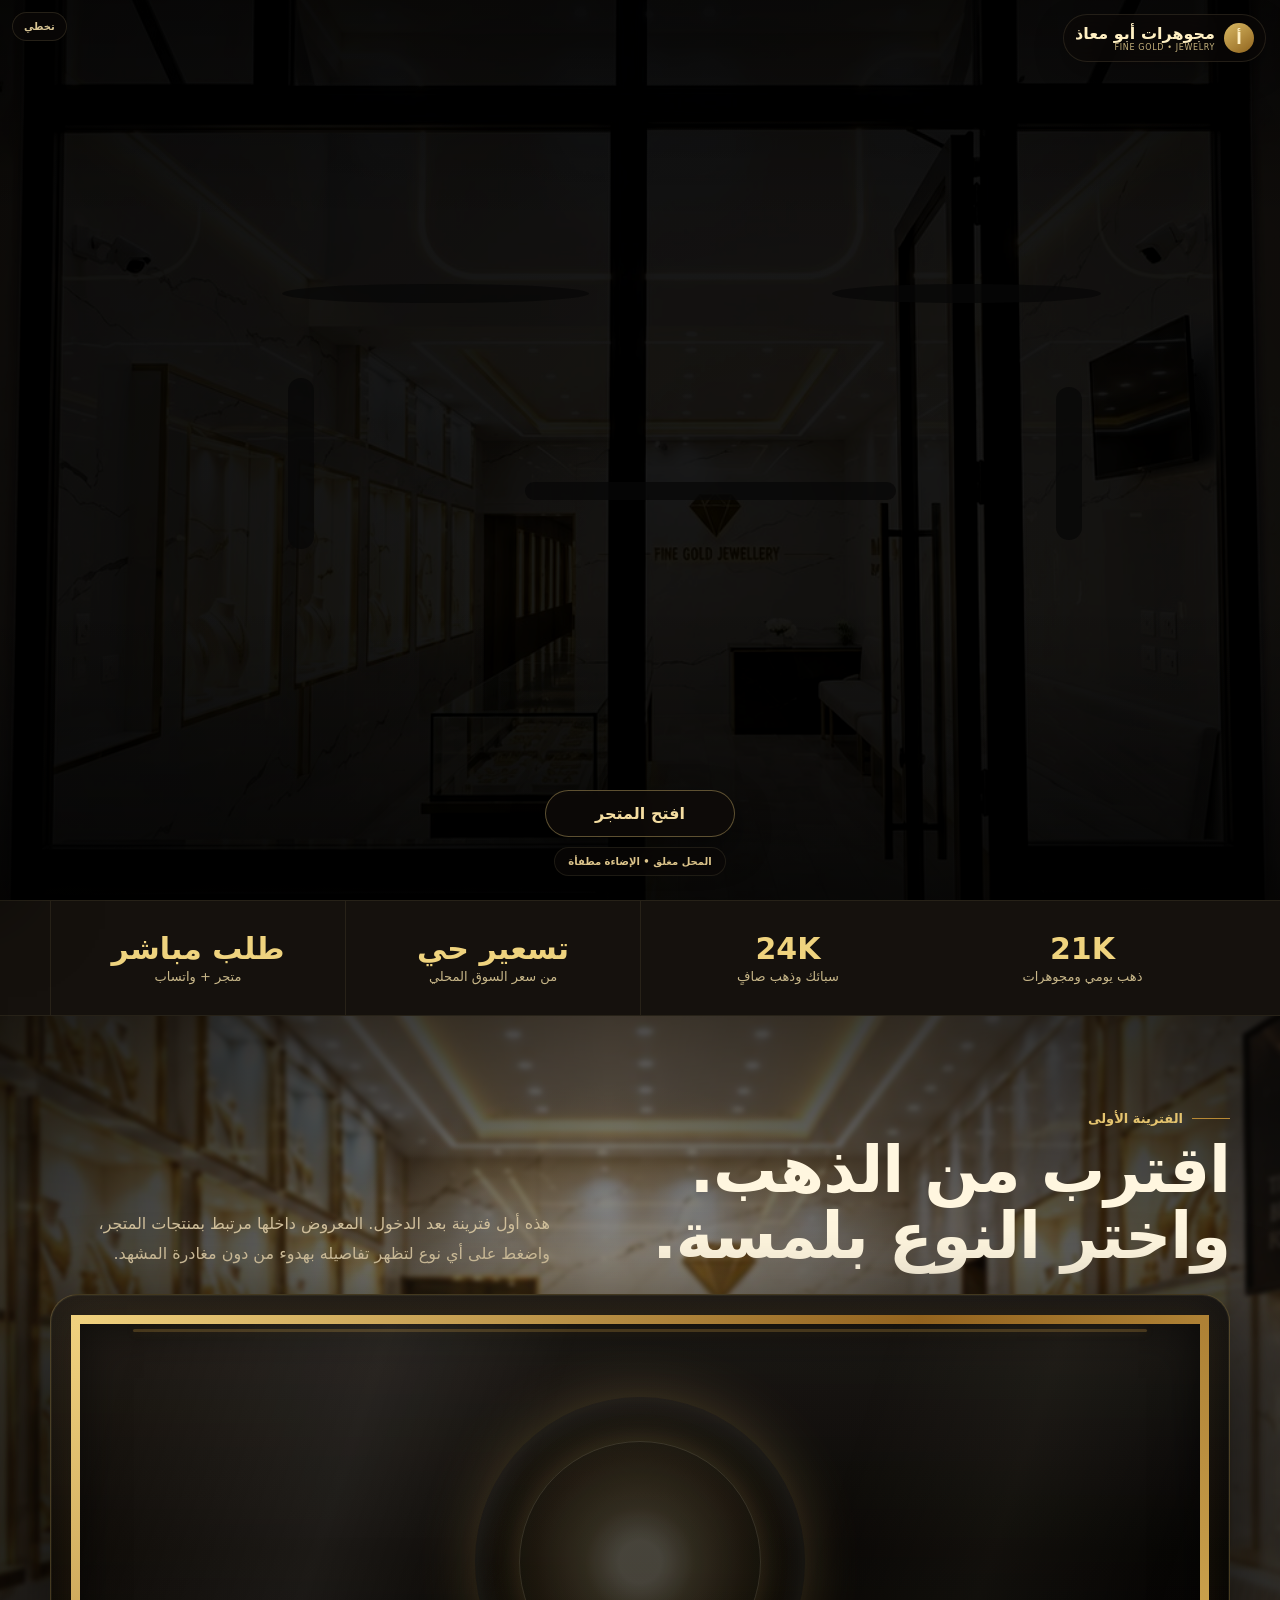
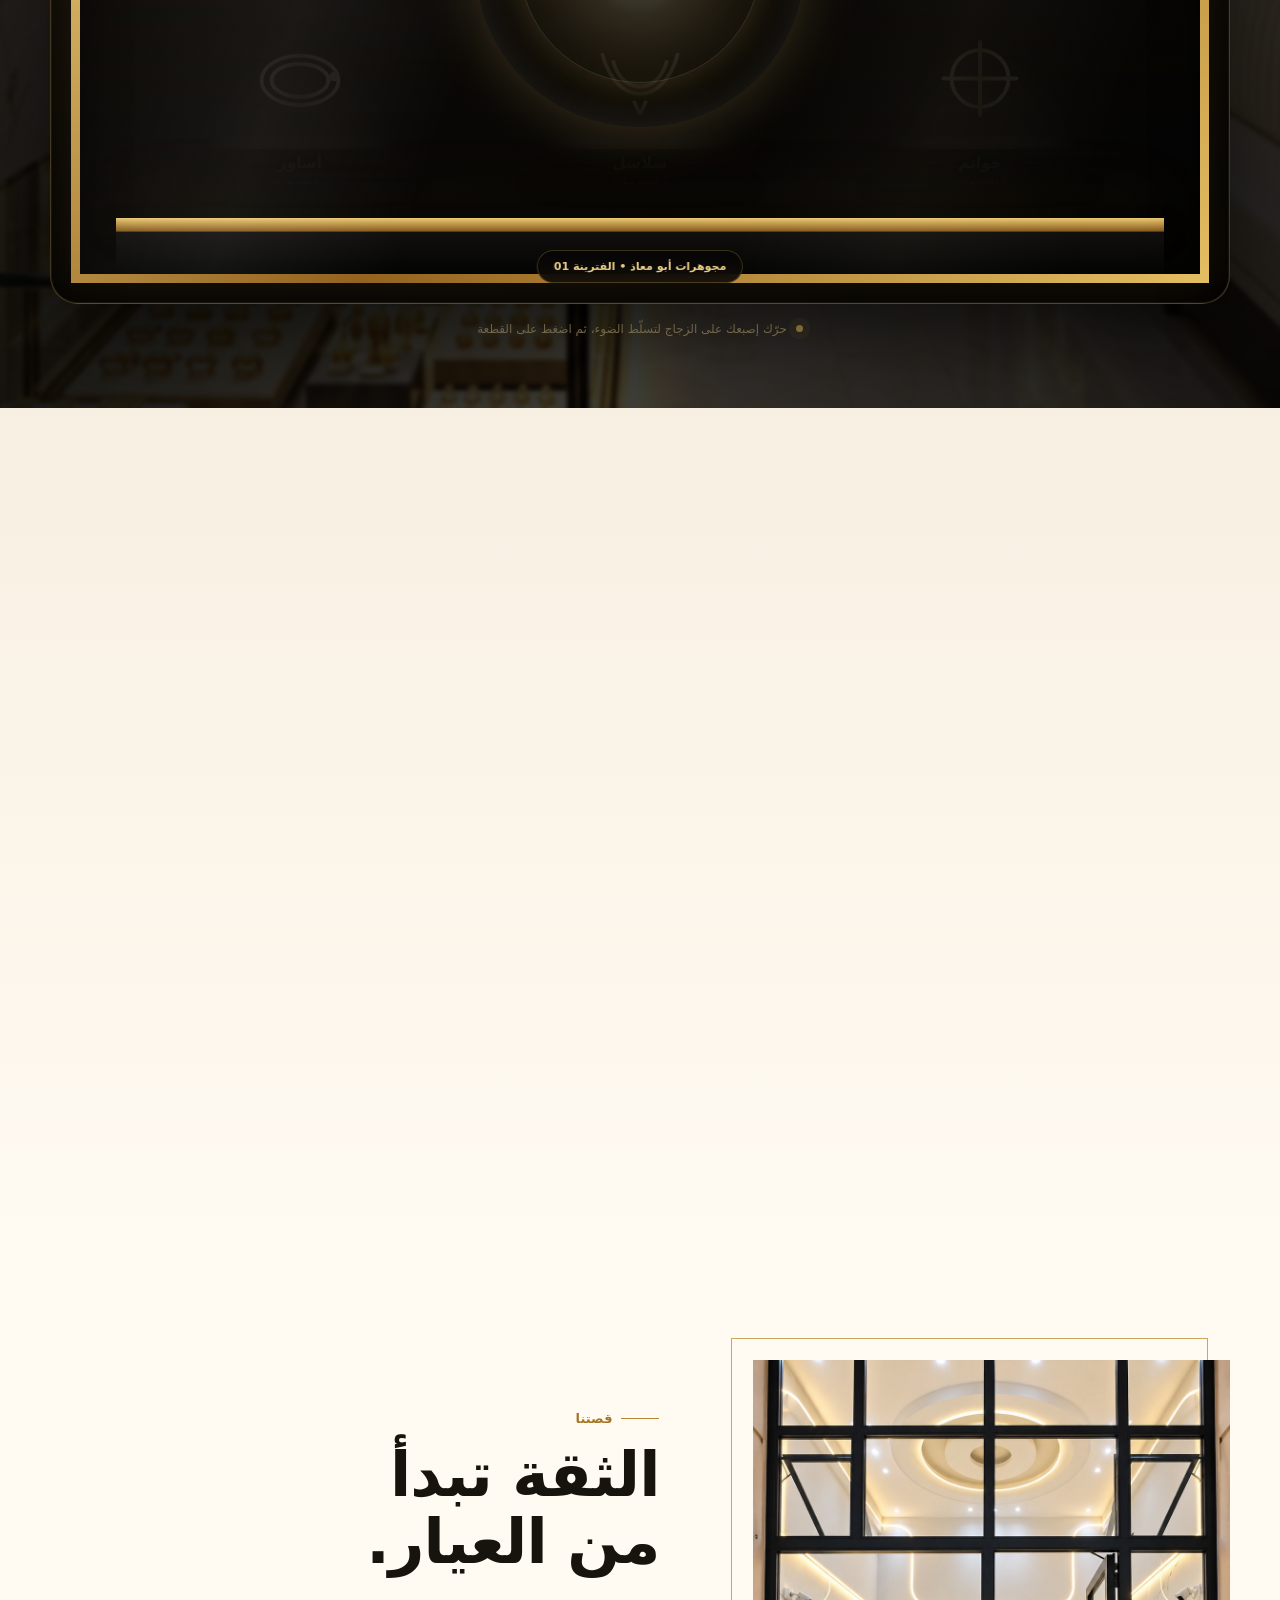
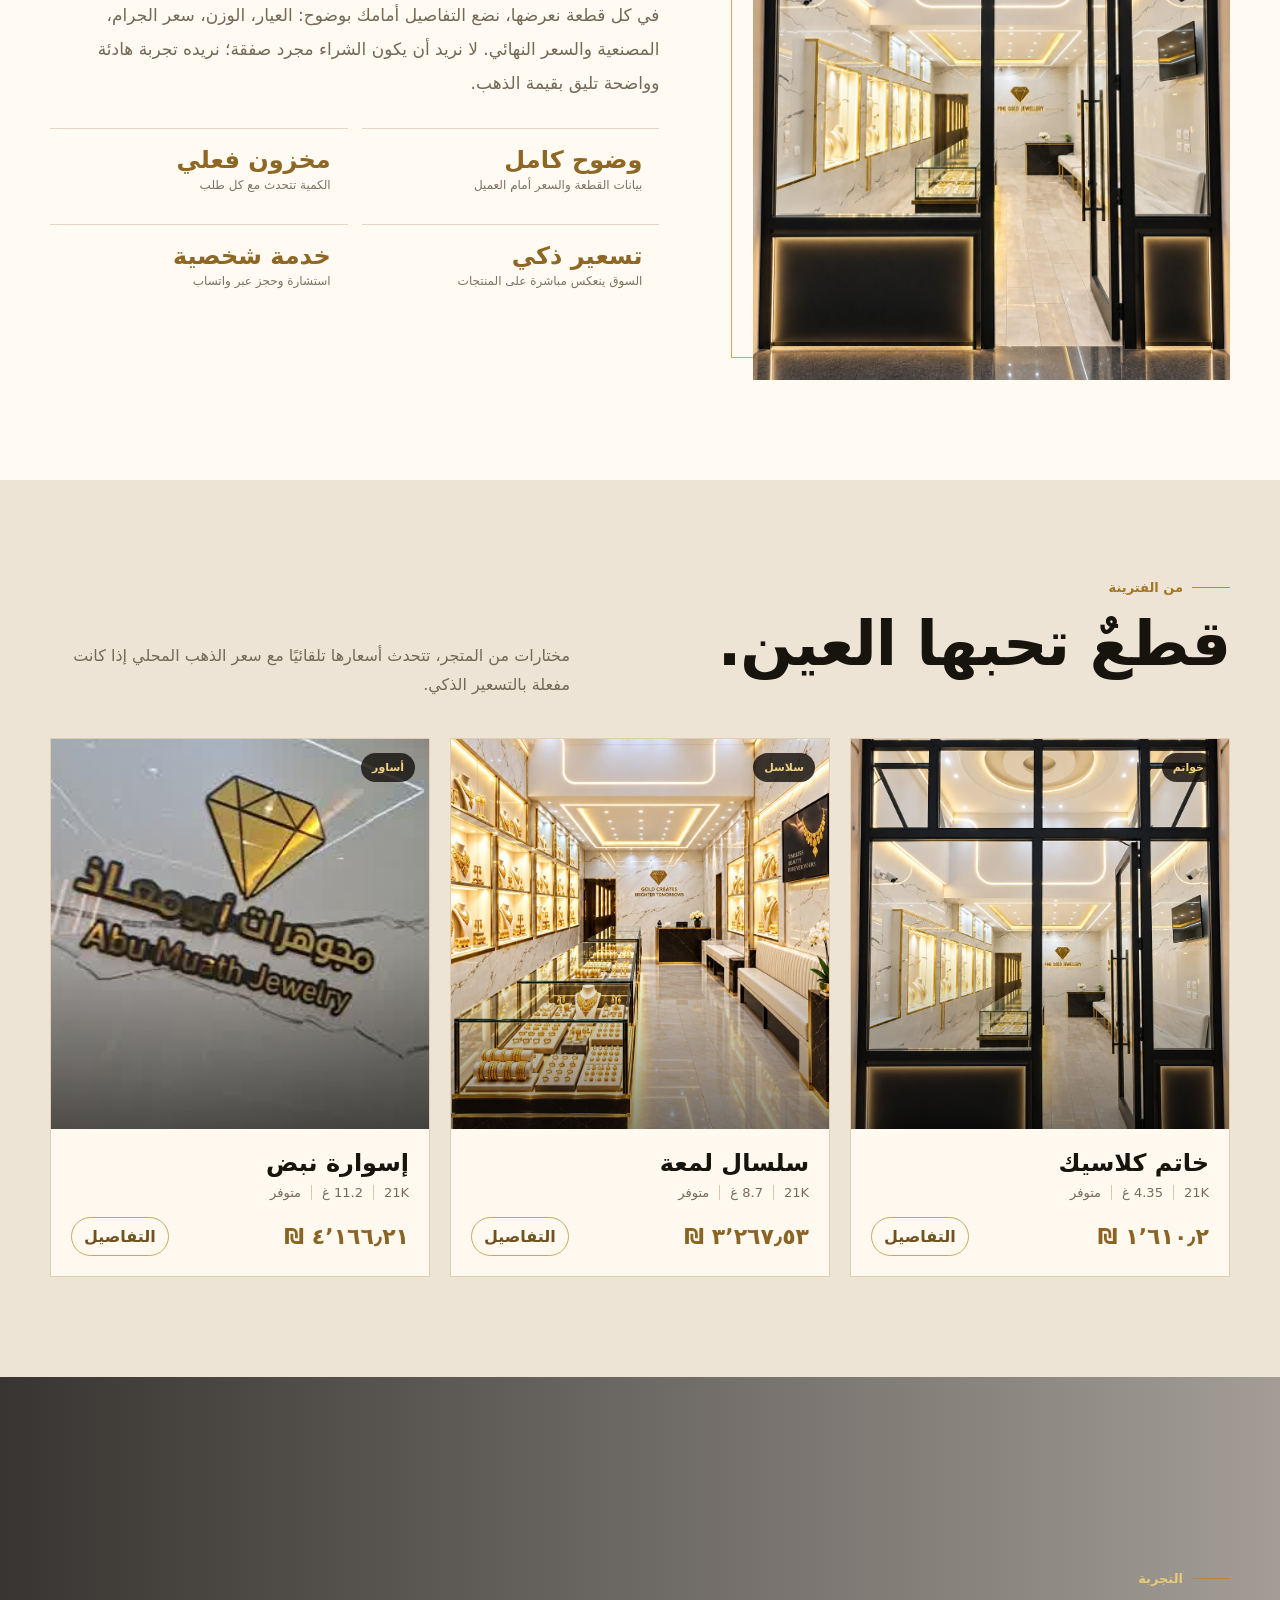
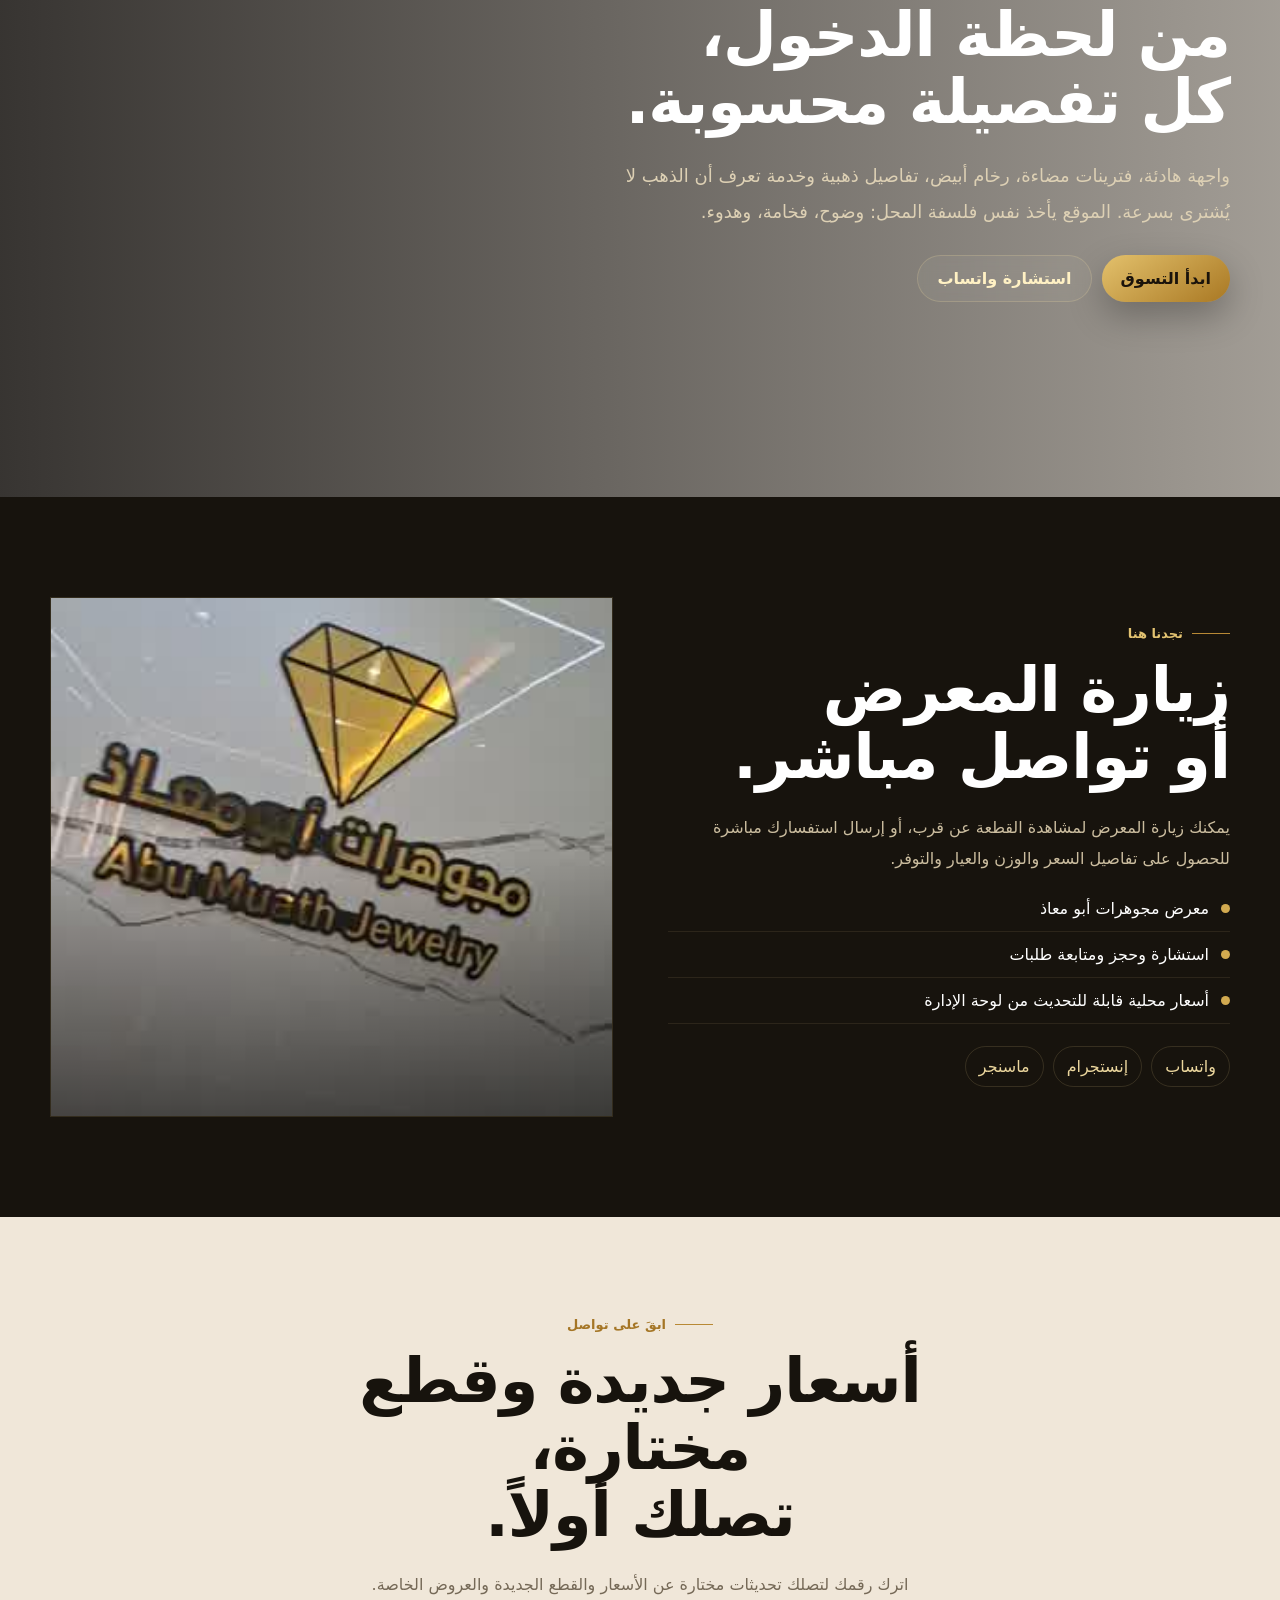
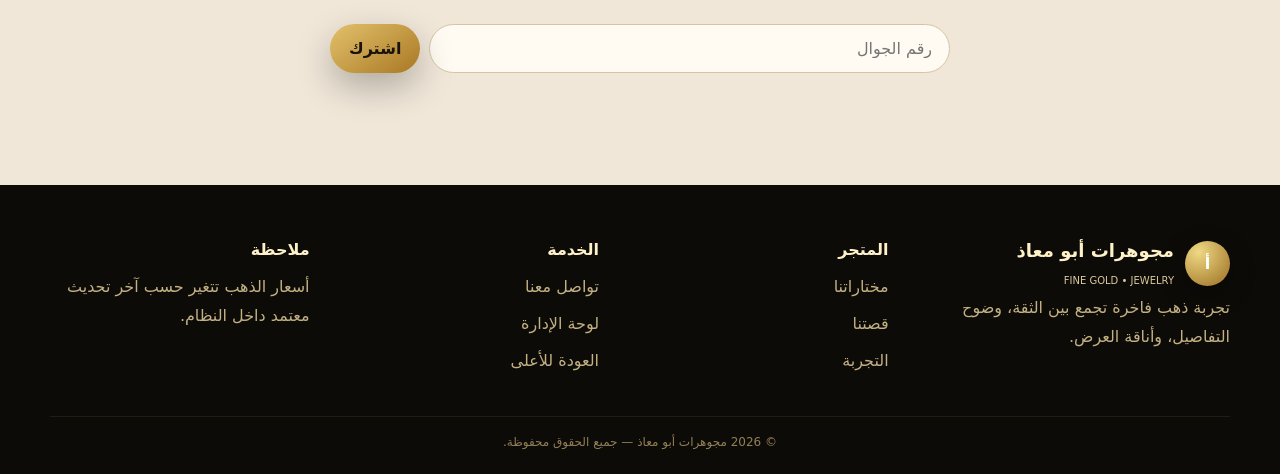
==== commit 257751ea: "Make first showcase spotlight-interactive" ====
--- a/index.html
+++ b/index.html
@@ -121,24 +121,36 @@
 .showcaseIntro{display:flex;justify-content:space-between;align-items:end;gap:24px;margin-bottom:24px}
 .showcaseIntro h2{font-size:clamp(38px,5vw,64px);line-height:1.03;margin:12px 0 0;letter-spacing:-1px}
 .showcaseIntro p{max-width:500px;color:#d1c09c;line-height:1.9;margin:0}
-.vitrineScene{position:relative;min-height:610px;border:1px solid #dfbd6948;border-radius:28px;background:linear-gradient(180deg,#ffffff13,#ffffff05 36%,#00000025),linear-gradient(135deg,#2a2116,#0e0b08);box-shadow:0 38px 100px #000b,inset 0 0 0 1px #fff1b20d;overflow:hidden;transform:translateY(28px) scale(.985);opacity:.45;transition:1s cubic-bezier(.2,.75,.2,1)}
+.vitrineScene{--sx:50%;--sy:44%;position:relative;min-height:610px;border:1px solid #dfbd6948;border-radius:28px;background:linear-gradient(180deg,#ffffff0d,#00000042 42%,#030302c7),linear-gradient(135deg,#17120c,#070605);box-shadow:0 38px 100px #000b,inset 0 0 0 1px #fff1b20d;overflow:hidden;transform:translateY(28px) scale(.985);opacity:.45;transition:1s cubic-bezier(.2,.75,.2,1);touch-action:none;cursor:crosshair}
 .showcaseOne.inview .vitrineScene{transform:none;opacity:1}
 .vitrineScene:before{content:"";position:absolute;inset:20px;border:9px solid #9e742c;border-image:linear-gradient(135deg,#f0d17e,#93631f,#e3bd61) 1;box-shadow:inset 0 0 45px #0009,0 0 36px #c38f2c1d;pointer-events:none;z-index:4}
-.vitrineScene:after{content:"";position:absolute;inset:29px;background:linear-gradient(108deg,transparent 4%,#ffffff14 24%,transparent 39%,transparent 62%,#fff1bd0f 76%,transparent 91%);pointer-events:none;z-index:5}
-.vitrineTopLight{position:absolute;left:7%;right:7%;top:34px;height:5px;border-radius:99px;background:#f7d985;box-shadow:0 0 18px #f3c85e,0 0 62px #d49a2c88;z-index:2}
+.vitrineScene:after{content:"";position:absolute;inset:29px;background:linear-gradient(108deg,transparent 4%,#ffffff10 24%,transparent 39%,transparent 62%,#fff1bd0a 76%,transparent 91%);pointer-events:none;z-index:8}
+.vitrineTopLight{position:absolute;left:7%;right:7%;top:34px;height:3px;border-radius:99px;background:#9f7a37;box-shadow:0 0 10px #8b672c88;z-index:2;opacity:.48}.vitrineSpotlight{position:absolute;z-index:7;left:var(--sx);top:var(--sy);width:330px;height:330px;border-radius:50%;transform:translate(-50%,-50%);pointer-events:none;background:radial-gradient(circle,#fff8d843 0 9%,#ffe29a28 24%,#dcae4e16 45%,transparent 69%);box-shadow:0 0 54px #e8bd6040,inset 0 0 35px #fff3c61c;mix-blend-mode:screen;transition:left .055s linear,top .055s linear,opacity .28s ease;opacity:.92}.vitrineSpotlight:after{content:"";position:absolute;inset:44px;border-radius:50%;border:1px solid #fff3ca24;box-shadow:0 0 30px #eac26024}
 .vitrineShelf{position:absolute;left:5.5%;right:5.5%;bottom:72px;height:13px;background:linear-gradient(180deg,#edcb72,#8a5d20);box-shadow:0 8px 20px #0008,0 -16px 70px #d2a04428;z-index:2}
 .vitrineShelf:after{content:"";position:absolute;left:0;right:0;top:13px;height:45px;background:linear-gradient(#11100e,#050504);border-top:1px solid #e1bc5f55}
 .vitrineLabel{position:absolute;left:50%;bottom:20px;transform:translateX(-50%);z-index:7;padding:9px 16px;border:1px solid #e3c06a3b;border-radius:999px;background:#080706d9;color:#e8cd88;font-size:11px;font-weight:900;backdrop-filter:blur(10px);white-space:nowrap}
 .vitrineItems{position:absolute;z-index:3;inset:86px 7.5% 100px;display:grid;grid-template-columns:repeat(3,1fr);gap:18px;align-items:end}
-.vitrineItem{position:relative;min-height:205px;border:0;background:transparent;color:#f7e8bd;padding:14px 10px 17px;border-radius:22px;transition:.35s cubic-bezier(.2,.8,.2,1)}
+.vitrineItem{--lit:.12;position:relative;min-height:205px;border:0;background:transparent;color:#f7e8bd;padding:14px 10px 17px;border-radius:22px;opacity:calc(.10 + var(--lit)*.90);filter:brightness(calc(.28 + var(--lit)*1.02)) saturate(calc(.42 + var(--lit)*.68));transform:translateY(calc((1 - var(--lit))*5px)) scale(calc(.94 + var(--lit)*.06));transition:opacity .16s ease,filter .16s ease,transform .18s cubic-bezier(.2,.8,.2,1)}
 .vitrineItem:before{content:"";position:absolute;left:12%;right:12%;bottom:6px;height:20px;border-radius:50%;background:#000b;filter:blur(8px);transition:.35s}
-.vitrineItem:hover,.vitrineItem:focus-visible{transform:translateY(-10px);outline:none}
+.vitrineItem:hover,.vitrineItem:focus-visible{outline:none;--lit:1}
+.vitrineScene.focusMode{transform:scale(1.035) translateY(-4px);box-shadow:0 48px 120px #000d,inset 0 0 0 1px #ffe49a20}
+.vitrineScene.focusMode .vitrineItem{opacity:.18;filter:blur(1px);transform:scale(.88);pointer-events:none}
+.vitrineScene.focusMode .vitrineItem.selected{opacity:1;filter:none;transform:translateY(-18px) scale(1.24);z-index:12}
+.vitrineScene.focusMode .vitrineItem.selected .jewelPedestal svg{transform:scale(1.12);filter:drop-shadow(0 18px 17px #000d) drop-shadow(0 0 36px #f0c55ea0)}
+.vitrineScene.focusMode:after{background:linear-gradient(108deg,transparent 7%,#ffffff1d 28%,transparent 43%,transparent 58%,#fff1bd17 76%,transparent 92%);animation:glassSweep .8s ease both}
+@keyframes glassSweep{from{transform:translateX(-12%);opacity:.25}to{transform:translateX(9%);opacity:1}}
+.vitrineItem.selected .vitrineItemText b{color:#ffe19a}
+.vitrineItem.selected .vitrineItemText span{color:#e8d6aa}
+.vitrineHero svg{transition:transform .35s ease}
+.vitrineHero.inspect svg{transform:scale(1.1) rotate(-2deg)}
+.vitrineProductDetail{animation:detailIn .28s ease}
+@keyframes detailIn{from{opacity:0;transform:translateY(9px)}to{opacity:1;transform:none}}
 .vitrineItem:hover:before,.vitrineItem:focus-visible:before{background:#d5a13a5c;filter:blur(14px)}
 .jewelPedestal{height:150px;display:grid;place-items:center;border-radius:80px 80px 24px 24px;background:radial-gradient(ellipse at 50% 88%,#e0ad4140 0 16%,transparent 47%),linear-gradient(180deg,transparent,#ffffff08);position:relative}
 .jewelPedestal svg{width:min(132px,72%);height:116px;overflow:visible;filter:drop-shadow(0 12px 13px #000b) drop-shadow(0 0 16px #d8a54044);transition:.35s}
 .vitrineItem:hover svg{transform:scale(1.08) rotate(-1deg);filter:drop-shadow(0 14px 15px #000c) drop-shadow(0 0 23px #efc76777)}
 .jewelPedestal:after{content:"";position:absolute;left:18%;right:18%;bottom:4px;height:6px;border-radius:50%;background:#e7c56a66;filter:blur(4px)}
-.vitrineItemText{position:relative;z-index:2;text-align:center;margin-top:4px}.vitrineItemText b{display:block;font-size:16px}.vitrineItemText span{display:block;margin-top:4px;color:#bda976;font-size:10px}
+.vitrineItemText{position:relative;z-index:2;text-align:center;margin-top:4px;opacity:calc(.15 + var(--lit)*.85);transition:opacity .16s}.vitrineItemText b{display:block;font-size:16px;text-shadow:0 2px 10px #000}.vitrineItemText span{display:block;margin-top:4px;color:#bda976;font-size:10px}
 .vitrineHint{display:flex;align-items:center;justify-content:center;gap:9px;margin-top:18px;color:#c8b27e;font-size:12px}.vitrineHint i{width:7px;height:7px;border-radius:50%;background:#e5be5f;box-shadow:0 0 0 7px #e5be5f14;animation:vPulse 1.8s infinite}
 @keyframes vPulse{50%{box-shadow:0 0 0 12px #e5be5f00}}
 .vitrineShade{position:fixed;inset:0;z-index:89;background:#060504b3;backdrop-filter:blur(6px);opacity:0;pointer-events:none;transition:.35s}.vitrineShade.show{opacity:1;pointer-events:auto}
@@ -227,11 +239,12 @@
     </div>
     <div class="vitrineScene" id="vitrineScene">
       <div class="vitrineTopLight"></div>
+      <div class="vitrineSpotlight" id="vitrineSpotlight"></div>
       <div class="vitrineItems" id="vitrineItems"></div>
       <div class="vitrineShelf"></div>
       <div class="vitrineLabel">مجوهرات أبو معاذ • الفترينة 01</div>
     </div>
-    <div class="vitrineHint"><i></i><span>المس نوعًا من المجوهرات لعرض التفاصيل</span></div>
+    <div class="vitrineHint"><i></i><span>حرّك إصبعك على الزجاج لتسلّط الضوء، ثم اضغط على القطعة</span></div>
   </div>
 </section>
 
@@ -379,26 +392,45 @@
  io.observe(firstShowcase);
 }
 let activeVitrineList=[];
+let vitrineFocusTimer=null;
 function openVitrineType(cat){
  activeVitrineList=db.products.filter(p=>p.cat===cat&&Number(p.stock||0)>0);
  if(!activeVitrineList.length)return;
+ clearTimeout(vitrineFocusTimer);
+ document.querySelectorAll('.vitrineItem').forEach(b=>b.classList.toggle('selected',b.dataset.cat===cat));
+ vitrineScene.classList.add('focusMode');
  vitrinePanelTitle.textContent=cat;
  vitrinePanelSub.textContent=activeVitrineList.length+' تصميم متاح داخل هذه الفترينة';
- vitrinePanelBody.innerHTML='<div class="vitrineHero">'+jewelIcon(cat)+'</div><div class="vitrineSwitch">'+activeVitrineList.map((p,i)=>'<button type="button" data-vpid="'+p.id+'" class="'+(i===0?'active':'')+'">'+p.name+'</button>').join('')+'</div><div id="vitrineProductDetail"></div>';
+ vitrinePanelBody.innerHTML='<div class="vitrineHero inspect">'+jewelIcon(cat)+'</div><div class="vitrineSwitch">'+activeVitrineList.map((p,i)=>'<button type="button" data-vpid="'+p.id+'" class="'+(i===0?'active':'')+'">'+p.name+'</button>').join('')+'</div><div id="vitrineProductDetail" class="vitrineProductDetail"></div>';
  vitrinePanelBody.querySelectorAll('[data-vpid]').forEach(b=>b.addEventListener('click',()=>renderVitrineProduct(Number(b.dataset.vpid))));
  renderVitrineProduct(activeVitrineList[0].id);
- vitrinePanel.classList.add('show');vitrineShade.classList.add('show');
- document.querySelectorAll('.vitrineItem').forEach(b=>b.classList.toggle('selected',b.dataset.cat===cat));
+ vitrineFocusTimer=setTimeout(()=>{vitrinePanel.classList.add('show');vitrineShade.classList.add('show')},520);
 }
 function renderVitrineProduct(id){
  const p=activeVitrineList.find(x=>Number(x.id)===Number(id));if(!p)return;
  vitrinePanelBody.querySelectorAll('[data-vpid]').forEach(b=>b.classList.toggle('active',Number(b.dataset.vpid)===Number(id)));
  const goldValue=rate(p.k)*p.w,workValue=(p.work||0)*p.w+(p.fixed||0),final=price(p);
  const ask=waNum?waUrl+'?text='+encodeURIComponent('مرحبًا، أريد تفاصيل '+p.name+' - '+(p.sku||'')):'#';
- document.getElementById('vitrineProductDetail').innerHTML='<div class="vitrineProductName"><div><h3>'+p.name+'</h3><small>'+(p.sku||'قطعة من الفترينة الأولى')+'</small></div><b>'+money(final)+'</b></div><div class="vitrineSpecs"><div><span>العيار</span><b>'+p.k+'K</b></div><div><span>الوزن</span><b>'+p.w+' غ</b></div><div><span>سعر الجرام</span><b>'+money(rate(p.k))+'</b></div><div><span>المتوفر</span><b>'+p.stock+' قطعة</b></div></div><div class="vitrineBreakdown"><div><span>قيمة الذهب</span><b>'+money(goldValue)+'</b></div><div><span>المصنعية</span><b>'+money(workValue)+'</b></div><div><span>السعر النهائي</span><b>'+money(final)+'</b></div></div><div class="vitrineActions"><button type="button" onclick="addOrder('+p.id+')">اطلب القطعة</button><a target="_blank" href="'+ask+'">استفسر واتساب</a></div>';
-}
-function closeVitrine(){vitrinePanel.classList.remove('show');vitrineShade.classList.remove('show');document.querySelectorAll('.vitrineItem').forEach(b=>b.classList.remove('selected'))}
+ const detail=document.getElementById('vitrineProductDetail');
+ detail.classList.remove('vitrineProductDetail');void detail.offsetWidth;detail.classList.add('vitrineProductDetail');
+ detail.innerHTML='<div class="vitrineProductName"><div><h3>'+p.name+'</h3><small>'+(p.sku||'قطعة من الفترينة الأولى')+'</small></div><b>'+money(final)+'</b></div><div class="vitrineSpecs"><div><span>العيار</span><b>'+p.k+'K</b></div><div><span>الوزن</span><b>'+p.w+' غ</b></div><div><span>سعر الجرام</span><b>'+money(rate(p.k))+'</b></div><div><span>المتوفر</span><b>'+p.stock+' قطعة</b></div></div><div class="vitrineBreakdown"><div><span>قيمة الذهب</span><b>'+money(goldValue)+'</b></div><div><span>المصنعية</span><b>'+money(workValue)+'</b></div><div><span>السعر النهائي</span><b>'+money(final)+'</b></div></div><div class="vitrineActions"><button type="button" onclick="addOrder('+p.id+')">اطلب القطعة</button><a target="_blank" href="'+ask+'">استفسر واتساب</a></div>';
+}
+function closeVitrine(){clearTimeout(vitrineFocusTimer);vitrinePanel.classList.remove('show');vitrineShade.classList.remove('show');vitrineScene.classList.remove('focusMode');document.querySelectorAll('.vitrineItem').forEach(b=>{b.classList.remove('selected');b.style.setProperty('--lit','.12')});vitrineScene.style.setProperty('--sx','50%');vitrineScene.style.setProperty('--sy','44%')}
 vitrineClose.addEventListener('click',closeVitrine);vitrineShade.addEventListener('click',closeVitrine);
+function illuminateVitrine(clientX,clientY){
+ if(vitrineScene.classList.contains('focusMode'))return;
+ const r=vitrineScene.getBoundingClientRect(),x=Math.max(0,Math.min(r.width,clientX-r.left)),y=Math.max(0,Math.min(r.height,clientY-r.top));
+ vitrineScene.style.setProperty('--sx',x+'px');vitrineScene.style.setProperty('--sy',y+'px');
+ document.querySelectorAll('.vitrineItem').forEach(b=>{
+   const br=b.getBoundingClientRect(),cx=br.left+br.width/2,cy=br.top+br.height*.48,dist=Math.hypot(clientX-cx,clientY-cy);
+   const lit=Math.max(.06,Math.min(1,1-dist/230));
+   b.style.setProperty('--lit',lit.toFixed(3));
+ });
+}
+vitrineScene.addEventListener('pointerenter',e=>illuminateVitrine(e.clientX,e.clientY));
+vitrineScene.addEventListener('pointerdown',e=>{illuminateVitrine(e.clientX,e.clientY);try{vitrineScene.setPointerCapture(e.pointerId)}catch(_){}});
+vitrineScene.addEventListener('pointermove',e=>illuminateVitrine(e.clientX,e.clientY));
+vitrineScene.addEventListener('pointerleave',()=>{if(vitrineScene.classList.contains('focusMode'))return;document.querySelectorAll('.vitrineItem').forEach(b=>b.style.setProperty('--lit','.12'));vitrineScene.style.setProperty('--sx','50%');vitrineScene.style.setProperty('--sy','44%')});
 document.addEventListener('keydown',e=>{if(e.key==='Escape'&&vitrinePanel.classList.contains('show'))closeVitrine()});
 
 window.openProduct=id=>{const p=db.products.find(x=>x.id===id);if(!p)return;drawerTitle.textContent=p.name;drawerBody.innerHTML='<div class="detailVisual">◆</div><div class="detailMeta"><span>'+p.cat+'</span><span>'+p.k+'K</span><span>'+p.w+' غ</span><span>'+(p.sku||'')+'</span></div><div class="detailPrice">'+money(price(p))+'</div><p style="color:#736652;line-height:1.8">قيمة الذهب '+money(rate(p.k)*p.w)+' • المصنعية '+money((p.work||0)*p.w+(p.fixed||0))+'</p><div class="detailActions"><button onclick="addOrder('+p.id+')">اطلب القطعة</button><a target="_blank" href="'+(waNum?waUrl+'?text='+encodeURIComponent('مرحبًا، أريد الاستفسار عن '+p.name+' '+(p.sku||'')):'#')+'">واتساب</a></div>';drawer.classList.add('show');drawerShade.classList.add('show')};
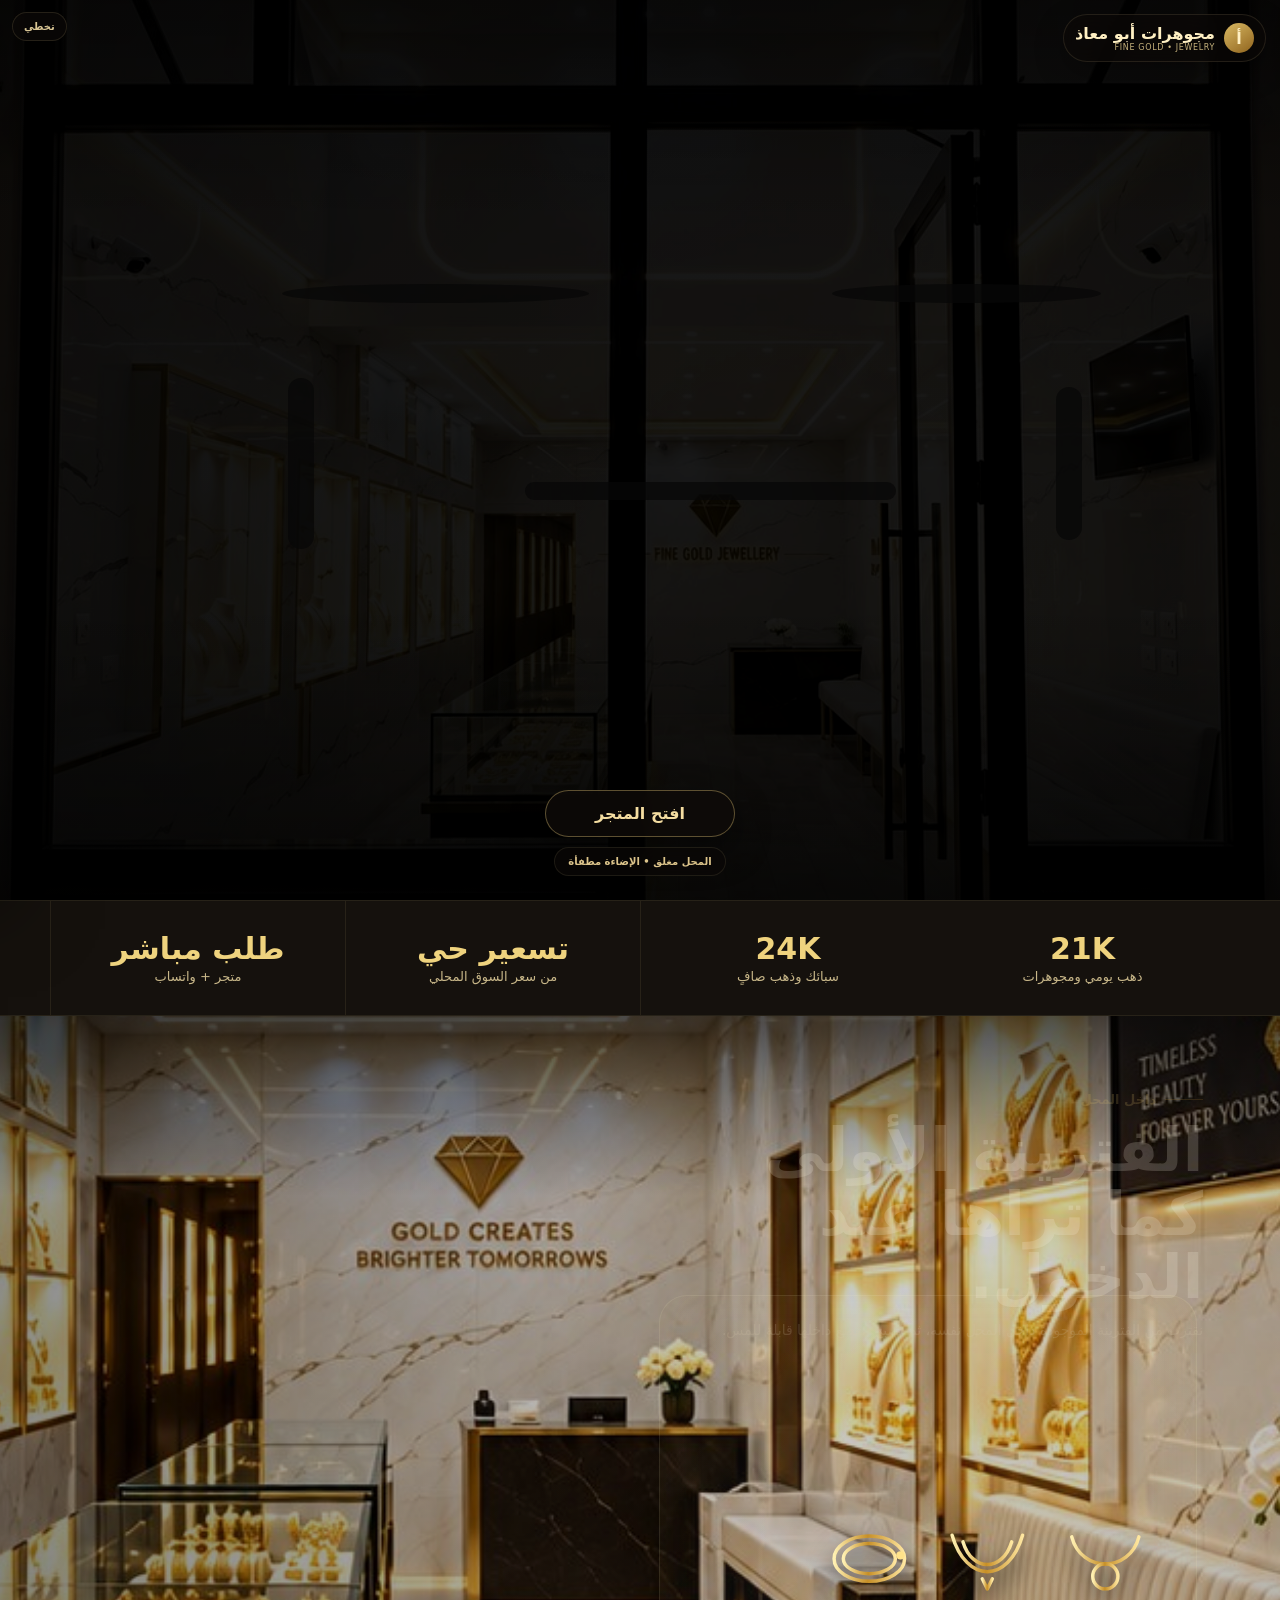
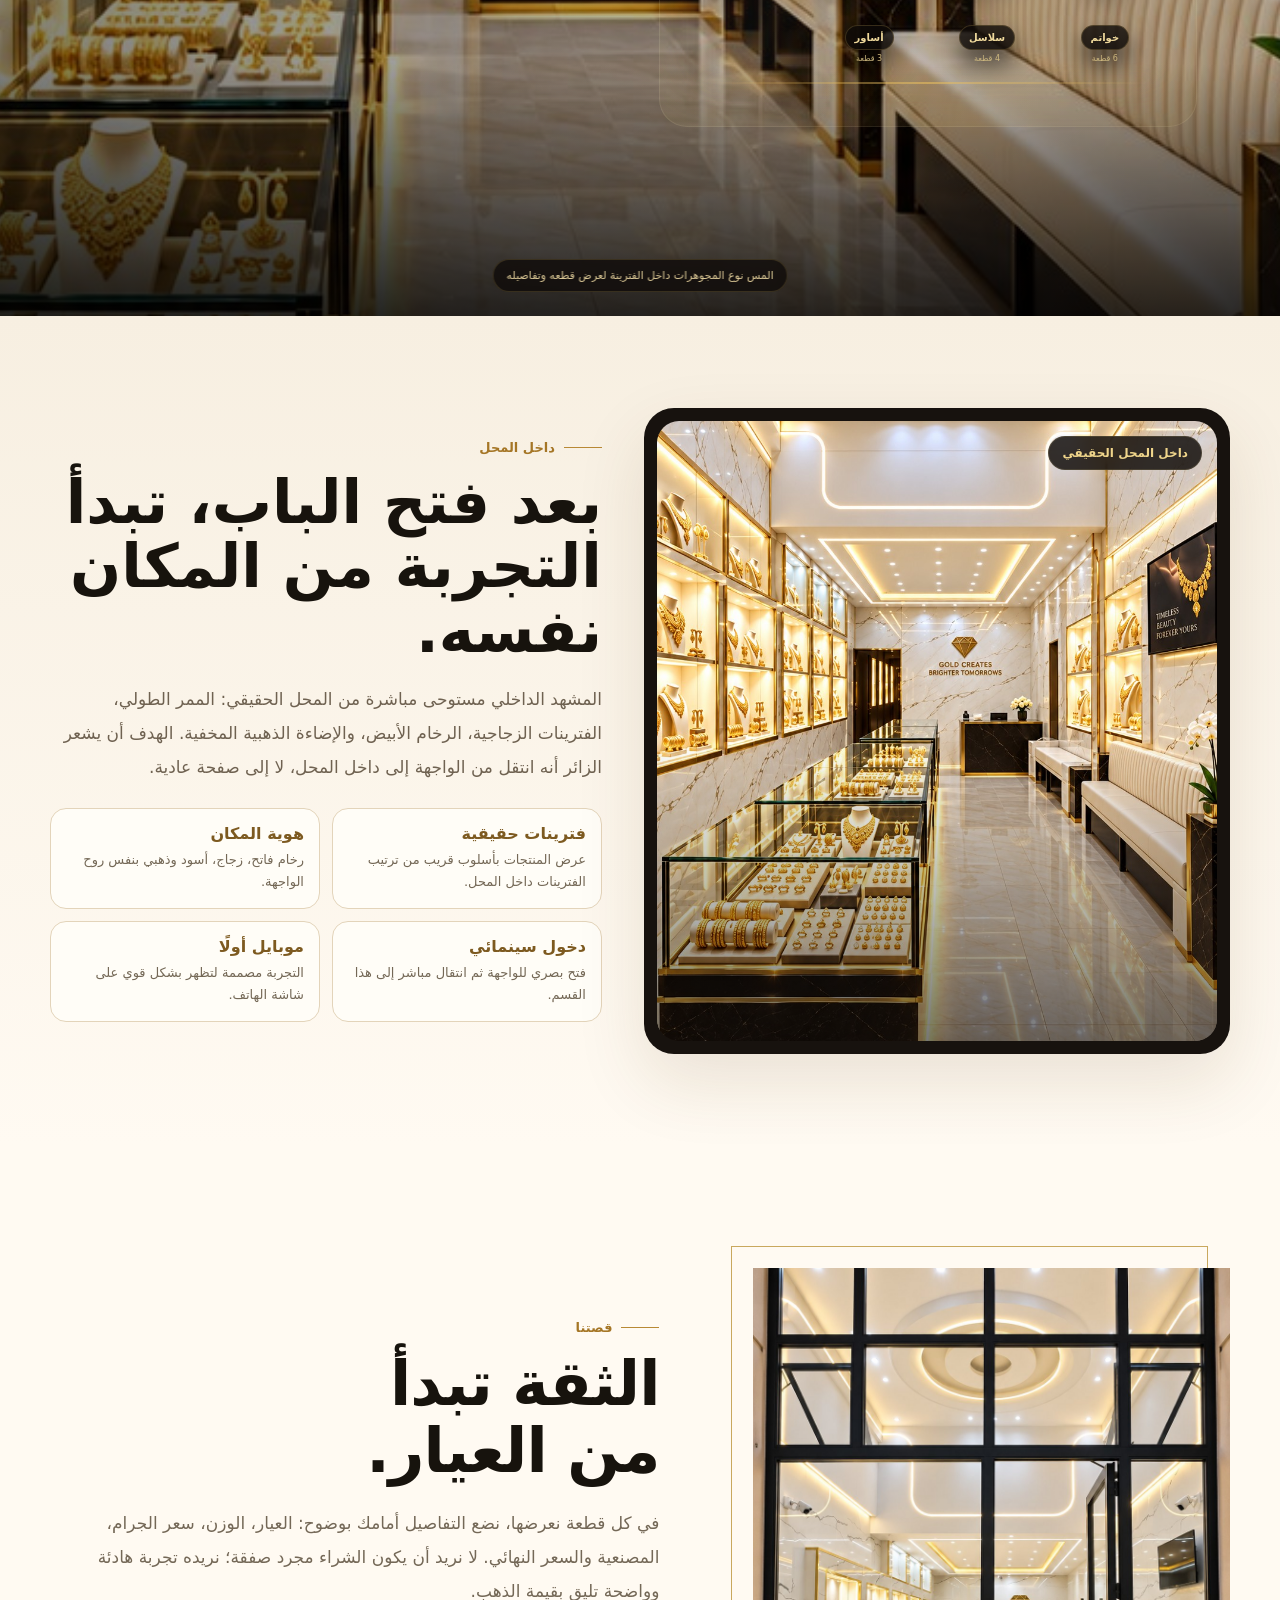
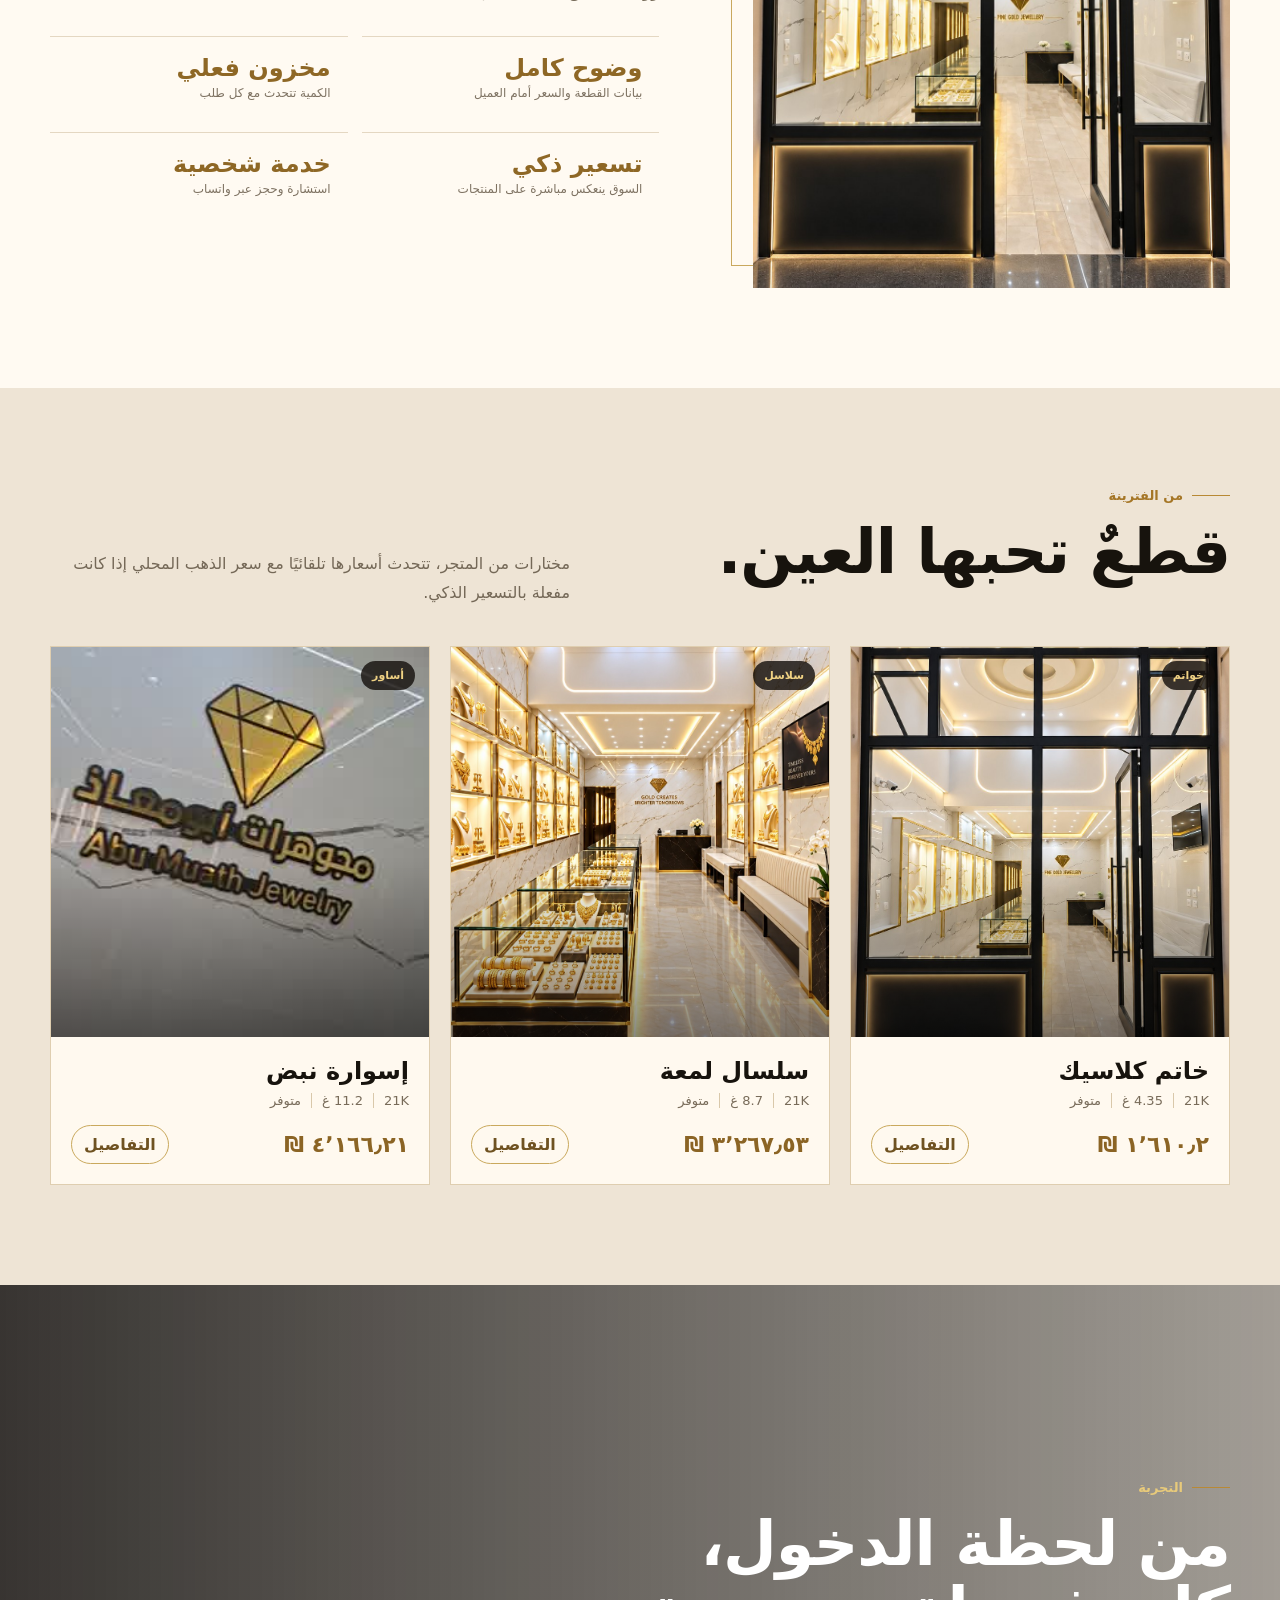
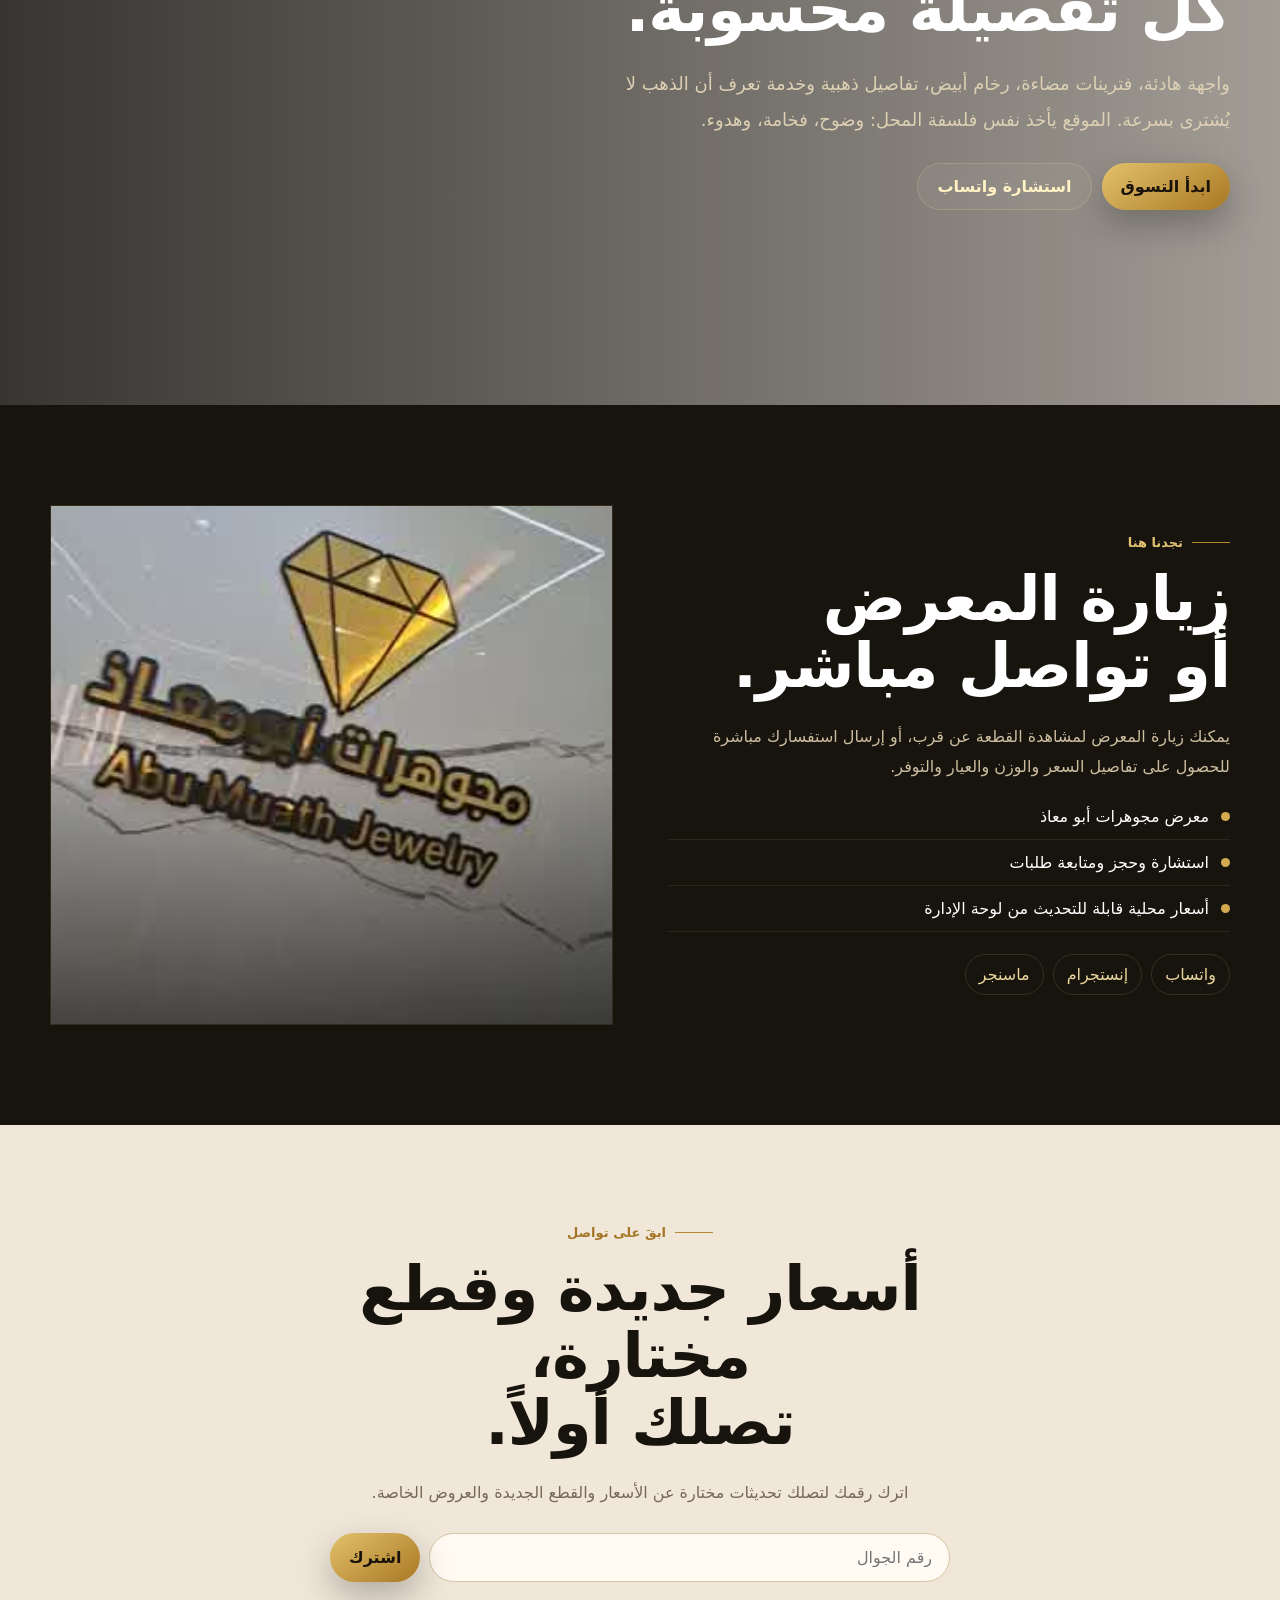
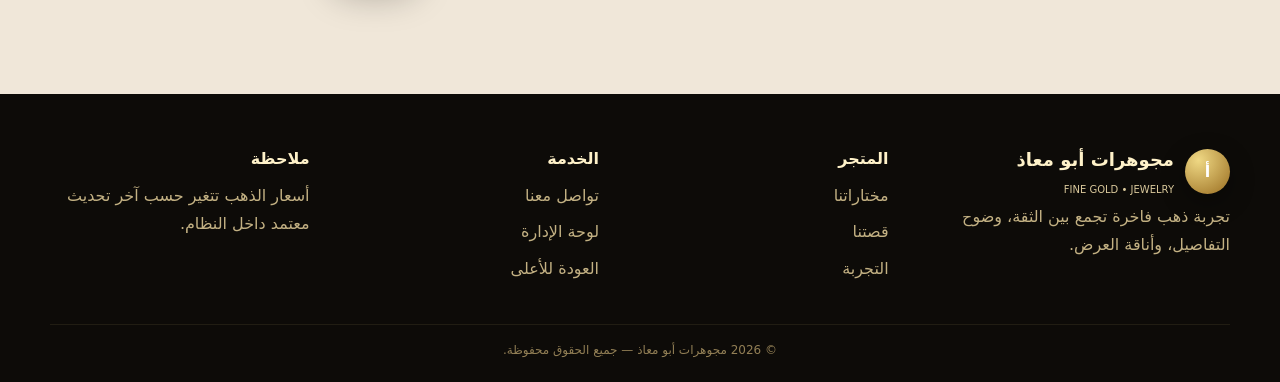
==== commit d5e97e39: "Use actual interior view for first showcase interaction" ====
--- a/index.html
+++ b/index.html
@@ -114,59 +114,42 @@
 
 .insideTour{background:linear-gradient(180deg,#f7efe1,#fffaf2);padding:92px 0}.insideGrid{display:grid;grid-template-columns:1.03fr .97fr;gap:42px;align-items:center}.insideFrame{position:relative;background:#17120e;padding:13px;border-radius:30px;box-shadow:0 28px 70px #573b141f}.insideFrame img{width:100%;height:620px;object-fit:cover;border-radius:22px}.insideFrame:after{content:"";position:absolute;inset:13px;border-radius:22px;background:linear-gradient(180deg,transparent 52%,#0008);pointer-events:none}.insideBadge{position:absolute;z-index:2;right:28px;top:28px;background:#17120edc;color:#efd58b;border:1px solid #f0d79122;padding:9px 13px;border-radius:999px;font-size:12px;font-weight:900;backdrop-filter:blur(8px)}.insideCopy h2{font-size:clamp(38px,5vw,60px);line-height:1.08;margin:15px 0 18px}.insideCopy>p{font-size:17px;line-height:2;color:#6f6251}.insidePoints{display:grid;grid-template-columns:1fr 1fr;gap:12px;margin-top:24px}.insidePoints div{background:#fffdf7;border:1px solid #e3d4ba;padding:15px;border-radius:16px}.insidePoints b{display:block;margin-bottom:6px;color:#7d5a20}.insidePoints span{color:#746856;font-size:13px;line-height:1.7}
 
-/* First showcase — immersive vitrine */
-.showcaseOne{position:relative;min-height:100svh;background:#0b0907;color:#fff6df;padding:95px 0 72px;overflow:hidden;isolation:isolate}
-.showcaseOne:before{content:"";position:absolute;inset:-8%;background:linear-gradient(90deg,#080705e8,#08070572 48%,#080705d4),url('assets/interior-approved.jpg') center/cover no-repeat;filter:blur(2px) saturate(.9);transform:scale(1.08);z-index:-3}
-.showcaseOne:after{content:"";position:absolute;inset:0;background:radial-gradient(circle at 48% 44%,#e6bb5321 0 16%,transparent 43%),linear-gradient(180deg,#0007,transparent 24%,#0008 100%);z-index:-2}
-.showcaseIntro{display:flex;justify-content:space-between;align-items:end;gap:24px;margin-bottom:24px}
-.showcaseIntro h2{font-size:clamp(38px,5vw,64px);line-height:1.03;margin:12px 0 0;letter-spacing:-1px}
-.showcaseIntro p{max-width:500px;color:#d1c09c;line-height:1.9;margin:0}
-.vitrineScene{--sx:50%;--sy:44%;position:relative;min-height:610px;border:1px solid #dfbd6948;border-radius:28px;background:linear-gradient(180deg,#ffffff0d,#00000042 42%,#030302c7),linear-gradient(135deg,#17120c,#070605);box-shadow:0 38px 100px #000b,inset 0 0 0 1px #fff1b20d;overflow:hidden;transform:translateY(28px) scale(.985);opacity:.45;transition:1s cubic-bezier(.2,.75,.2,1);touch-action:none;cursor:crosshair}
-.showcaseOne.inview .vitrineScene{transform:none;opacity:1}
-.vitrineScene:before{content:"";position:absolute;inset:20px;border:9px solid #9e742c;border-image:linear-gradient(135deg,#f0d17e,#93631f,#e3bd61) 1;box-shadow:inset 0 0 45px #0009,0 0 36px #c38f2c1d;pointer-events:none;z-index:4}
-.vitrineScene:after{content:"";position:absolute;inset:29px;background:linear-gradient(108deg,transparent 4%,#ffffff10 24%,transparent 39%,transparent 62%,#fff1bd0a 76%,transparent 91%);pointer-events:none;z-index:8}
-.vitrineTopLight{position:absolute;left:7%;right:7%;top:34px;height:3px;border-radius:99px;background:#9f7a37;box-shadow:0 0 10px #8b672c88;z-index:2;opacity:.48}.vitrineSpotlight{position:absolute;z-index:7;left:var(--sx);top:var(--sy);width:330px;height:330px;border-radius:50%;transform:translate(-50%,-50%);pointer-events:none;background:radial-gradient(circle,#fff8d843 0 9%,#ffe29a28 24%,#dcae4e16 45%,transparent 69%);box-shadow:0 0 54px #e8bd6040,inset 0 0 35px #fff3c61c;mix-blend-mode:screen;transition:left .055s linear,top .055s linear,opacity .28s ease;opacity:.92}.vitrineSpotlight:after{content:"";position:absolute;inset:44px;border-radius:50%;border:1px solid #fff3ca24;box-shadow:0 0 30px #eac26024}
-.vitrineShelf{position:absolute;left:5.5%;right:5.5%;bottom:72px;height:13px;background:linear-gradient(180deg,#edcb72,#8a5d20);box-shadow:0 8px 20px #0008,0 -16px 70px #d2a04428;z-index:2}
-.vitrineShelf:after{content:"";position:absolute;left:0;right:0;top:13px;height:45px;background:linear-gradient(#11100e,#050504);border-top:1px solid #e1bc5f55}
-.vitrineLabel{position:absolute;left:50%;bottom:20px;transform:translateX(-50%);z-index:7;padding:9px 16px;border:1px solid #e3c06a3b;border-radius:999px;background:#080706d9;color:#e8cd88;font-size:11px;font-weight:900;backdrop-filter:blur(10px);white-space:nowrap}
-.vitrineItems{position:absolute;z-index:3;inset:86px 7.5% 100px;display:grid;grid-template-columns:repeat(3,1fr);gap:18px;align-items:end}
-.vitrineItem{--lit:.12;position:relative;min-height:205px;border:0;background:transparent;color:#f7e8bd;padding:14px 10px 17px;border-radius:22px;opacity:calc(.10 + var(--lit)*.90);filter:brightness(calc(.28 + var(--lit)*1.02)) saturate(calc(.42 + var(--lit)*.68));transform:translateY(calc((1 - var(--lit))*5px)) scale(calc(.94 + var(--lit)*.06));transition:opacity .16s ease,filter .16s ease,transform .18s cubic-bezier(.2,.8,.2,1)}
-.vitrineItem:before{content:"";position:absolute;left:12%;right:12%;bottom:6px;height:20px;border-radius:50%;background:#000b;filter:blur(8px);transition:.35s}
-.vitrineItem:hover,.vitrineItem:focus-visible{outline:none;--lit:1}
-.vitrineScene.focusMode{transform:scale(1.035) translateY(-4px);box-shadow:0 48px 120px #000d,inset 0 0 0 1px #ffe49a20}
-.vitrineScene.focusMode .vitrineItem{opacity:.18;filter:blur(1px);transform:scale(.88);pointer-events:none}
-.vitrineScene.focusMode .vitrineItem.selected{opacity:1;filter:none;transform:translateY(-18px) scale(1.24);z-index:12}
-.vitrineScene.focusMode .vitrineItem.selected .jewelPedestal svg{transform:scale(1.12);filter:drop-shadow(0 18px 17px #000d) drop-shadow(0 0 36px #f0c55ea0)}
-.vitrineScene.focusMode:after{background:linear-gradient(108deg,transparent 7%,#ffffff1d 28%,transparent 43%,transparent 58%,#fff1bd17 76%,transparent 92%);animation:glassSweep .8s ease both}
-@keyframes glassSweep{from{transform:translateX(-12%);opacity:.25}to{transform:translateX(9%);opacity:1}}
-.vitrineItem.selected .vitrineItemText b{color:#ffe19a}
-.vitrineItem.selected .vitrineItemText span{color:#e8d6aa}
-.vitrineHero svg{transition:transform .35s ease}
-.vitrineHero.inspect svg{transform:scale(1.1) rotate(-2deg)}
-.vitrineProductDetail{animation:detailIn .28s ease}
-@keyframes detailIn{from{opacity:0;transform:translateY(9px)}to{opacity:1;transform:none}}
-.vitrineItem:hover:before,.vitrineItem:focus-visible:before{background:#d5a13a5c;filter:blur(14px)}
-.jewelPedestal{height:150px;display:grid;place-items:center;border-radius:80px 80px 24px 24px;background:radial-gradient(ellipse at 50% 88%,#e0ad4140 0 16%,transparent 47%),linear-gradient(180deg,transparent,#ffffff08);position:relative}
-.jewelPedestal svg{width:min(132px,72%);height:116px;overflow:visible;filter:drop-shadow(0 12px 13px #000b) drop-shadow(0 0 16px #d8a54044);transition:.35s}
-.vitrineItem:hover svg{transform:scale(1.08) rotate(-1deg);filter:drop-shadow(0 14px 15px #000c) drop-shadow(0 0 23px #efc76777)}
-.jewelPedestal:after{content:"";position:absolute;left:18%;right:18%;bottom:4px;height:6px;border-radius:50%;background:#e7c56a66;filter:blur(4px)}
-.vitrineItemText{position:relative;z-index:2;text-align:center;margin-top:4px;opacity:calc(.15 + var(--lit)*.85);transition:opacity .16s}.vitrineItemText b{display:block;font-size:16px;text-shadow:0 2px 10px #000}.vitrineItemText span{display:block;margin-top:4px;color:#bda976;font-size:10px}
-.vitrineHint{display:flex;align-items:center;justify-content:center;gap:9px;margin-top:18px;color:#c8b27e;font-size:12px}.vitrineHint i{width:7px;height:7px;border-radius:50%;background:#e5be5f;box-shadow:0 0 0 7px #e5be5f14;animation:vPulse 1.8s infinite}
-@keyframes vPulse{50%{box-shadow:0 0 0 12px #e5be5f00}}
-.vitrineShade{position:fixed;inset:0;z-index:89;background:#060504b3;backdrop-filter:blur(6px);opacity:0;pointer-events:none;transition:.35s}.vitrineShade.show{opacity:1;pointer-events:auto}
-.vitrinePanel{position:fixed;z-index:90;top:18px;bottom:18px;left:18px;width:min(520px,calc(100vw - 36px));background:#fffaf1;color:#1d160d;border:1px solid #e1c27b;border-radius:28px;box-shadow:0 35px 100px #000b;transform:translateX(calc(-100% - 40px)) scale(.97);opacity:0;transition:.42s cubic-bezier(.2,.8,.2,1);display:grid;grid-template-rows:auto 1fr;overflow:hidden}
+/* First showcase — actual interior view */
+.realVitrineExperience{position:relative;height:100svh;min-height:680px;background:#080604;overflow:hidden;isolation:isolate;color:#fff8e8}
+.realVitrineView{position:absolute;inset:-3%;background:linear-gradient(180deg,#00000012,#0000005c),url('assets/interior-approved.jpg') center/cover no-repeat;transform:scale(1.02);transform-origin:76% 60%;transition:transform 2.1s cubic-bezier(.18,.78,.16,1),filter 1.2s ease;filter:brightness(.88) saturate(.98)}
+.realVitrineExperience.approach .realVitrineView{transform:scale(1.42) translate(-5.6%,2.5%);filter:brightness(.98) saturate(1.04)}
+.realVitrineExperience:after{content:"";position:absolute;inset:0;pointer-events:none;background:linear-gradient(180deg,#0009 0%,transparent 20%,transparent 72%,#000b 100%),radial-gradient(circle at 77% 57%,transparent 0 19%,#00000012 39%,#0000005a 100%);z-index:2}
+.realVitrineTop{position:absolute;z-index:6;top:88px;right:6%;max-width:560px;opacity:1;transition:.55s ease}
+.realVitrineTop .sectionTag{color:#e5c46f}
+.realVitrineTop h2{margin:12px 0 8px;font-size:clamp(33px,5vw,60px);line-height:1.06}
+.realVitrineTop p{margin:0;color:#d8caad;line-height:1.8;font-size:14px}
+.realVitrineExperience.approach .realVitrineTop{opacity:.18;transform:translateY(-12px)}
+.firstCaseZone{position:absolute;z-index:5;right:6.5%;top:31%;width:42%;height:48%;opacity:0;transform:translateY(20px) scale(.97);transition:opacity .75s ease .7s,transform .9s cubic-bezier(.2,.8,.2,1) .62s;pointer-events:none}
+.realVitrineExperience.approach .firstCaseZone{opacity:1;transform:none;pointer-events:auto}
+.caseGlassGlow{position:absolute;inset:0;border-radius:28px;background:linear-gradient(110deg,#ffffff00,#fff7d60c 33%,transparent 47%,#f2cd7410 69%,transparent 84%);box-shadow:inset 0 0 0 1px #fff6d816,inset 0 -20px 55px #e8b95412;pointer-events:none}
+.caseShelfLine{position:absolute;left:8%;right:8%;bottom:10%;height:2px;background:linear-gradient(90deg,transparent,#e7bd5d99,transparent);box-shadow:0 0 20px #dba64155;pointer-events:none}
+.caseJewels{position:absolute;inset:7% 7% 13%;display:grid;grid-template-columns:repeat(4,1fr);gap:2%;align-items:end}
+.caseJewel{--delay:0s;position:relative;border:0;background:transparent;color:#f7e8bd;min-width:0;padding:0 4px 8px;opacity:0;transform:translateY(18px) scale(.88);transition:opacity .55s ease var(--delay),transform .55s cubic-bezier(.2,.8,.2,1) var(--delay),filter .25s ease;filter:drop-shadow(0 13px 12px #000c);cursor:pointer}
+.realVitrineExperience.approach .caseJewel{opacity:1;transform:none}
+.caseJewel:hover,.caseJewel:focus-visible{outline:none;transform:translateY(-9px) scale(1.07);filter:drop-shadow(0 16px 14px #000d) drop-shadow(0 0 24px #e8ba586e)}
+.caseJewel svg{width:100%;height:118px;overflow:visible}
+.caseJewelLabel{display:inline-block;margin-top:5px;padding:6px 9px;border-radius:999px;background:#0e0b08c9;border:1px solid #e2be6633;color:#efd99c;font-size:10px;font-weight:900;backdrop-filter:blur(7px);white-space:nowrap}
+.caseJewel small{display:block;color:#ccb77e;font-size:8px;margin-top:4px}
+.realCaseHint{position:absolute;z-index:6;right:50%;bottom:24px;transform:translateX(50%);padding:9px 13px;border-radius:999px;background:#0c0907bf;border:1px solid #e4c46c2c;color:#ddca97;font-size:11px;backdrop-filter:blur(9px);opacity:0;transition:.5s ease 1.15s}
+.realVitrineExperience.approach .realCaseHint{opacity:1}
+.vitrineShade{position:fixed;inset:0;z-index:89;background:#0605049c;backdrop-filter:blur(5px);opacity:0;pointer-events:none;transition:.35s}.vitrineShade.show{opacity:1;pointer-events:auto}
+.vitrinePanel{position:fixed;z-index:90;top:22px;bottom:22px;left:22px;width:min(500px,calc(100vw - 44px));background:#fffaf1;color:#1d160d;border:1px solid #e1c27b;border-radius:28px;box-shadow:0 35px 100px #000c;transform:translateX(calc(-100% - 50px));opacity:0;transition:.42s cubic-bezier(.2,.8,.2,1);display:grid;grid-template-rows:auto 1fr;overflow:hidden}
 .vitrinePanel.show{transform:none;opacity:1}
-.vitrinePanelHead{padding:20px 20px 15px;border-bottom:1px solid #e6d6bb;background:linear-gradient(180deg,#fffdf8,#f8efdf)}
-.vitrinePanelHeadTop{display:flex;justify-content:space-between;gap:14px;align-items:center}.vitrinePanelHead h2{margin:10px 0 4px;font-size:31px}.vitrinePanelHead p{margin:0;color:#796c58;font-size:12px}.vitrineClose{width:40px;height:40px;border:0;border-radius:50%;background:#eee0c7;color:#4e3d25;font-size:22px}
+.vitrinePanelHead{padding:19px 20px 14px;border-bottom:1px solid #e6d6bb;background:linear-gradient(180deg,#fffdf8,#f8efdf)}
+.vitrinePanelHeadTop{display:flex;justify-content:space-between;gap:14px;align-items:center}.vitrinePanelHead h2{margin:9px 0 3px;font-size:30px}.vitrinePanelHead p{margin:0;color:#796c58;font-size:12px}.vitrineClose{width:40px;height:40px;border:0;border-radius:50%;background:#eee0c7;color:#4e3d25;font-size:22px}
 .vitrinePanelBody{overflow:auto;padding:17px}
-.vitrineHero{height:210px;border-radius:22px;background:radial-gradient(circle at 50% 70%,#e0b34d42,transparent 35%),linear-gradient(145deg,#21170e,#090706);display:grid;place-items:center;position:relative;overflow:hidden}
-.vitrineHero:after{content:"";position:absolute;inset:0;background:linear-gradient(110deg,transparent 15%,#fff2bd12 32%,transparent 47%)}.vitrineHero svg{width:160px;height:135px;filter:drop-shadow(0 17px 16px #000b) drop-shadow(0 0 24px #e4b64e66)}
+.vitrineHero{height:195px;border-radius:22px;background:radial-gradient(circle at 50% 69%,#e0b34d42,transparent 35%),linear-gradient(145deg,#21170e,#090706);display:grid;place-items:center;position:relative;overflow:hidden}.vitrineHero svg{width:155px;height:130px;filter:drop-shadow(0 17px 16px #000b) drop-shadow(0 0 24px #e4b64e66)}
 .vitrineSwitch{display:flex;gap:8px;overflow:auto;padding:14px 1px 4px;scrollbar-width:none}.vitrineSwitch::-webkit-scrollbar{display:none}.vitrineSwitch button{flex:0 0 auto;border:1px solid #dfc99f;background:#fffdf8;color:#665641;border-radius:999px;padding:8px 11px;font-weight:800;font-size:11px}.vitrineSwitch button.active{background:#20170d;color:#f0d185;border-color:#20170d}
-.vitrineProductName{display:flex;justify-content:space-between;gap:12px;align-items:end;margin:20px 0 12px}.vitrineProductName h3{font-size:27px;margin:0}.vitrineProductName small{color:#8a7a62}
+.vitrineProductName{display:flex;justify-content:space-between;gap:12px;align-items:end;margin:18px 0 12px}.vitrineProductName h3{font-size:26px;margin:0}.vitrineProductName small{color:#8a7a62}.vitrineProductName>b{color:#805c20}
 .vitrineSpecs{display:grid;grid-template-columns:repeat(2,1fr);gap:9px}.vitrineSpecs div{padding:13px;border:1px solid #e7d8bf;background:#fffdf8;border-radius:15px}.vitrineSpecs span{display:block;color:#8b7d68;font-size:10px;margin-bottom:4px}.vitrineSpecs b{font-size:16px}
 .vitrineBreakdown{margin-top:14px;border-top:1px solid #e4d4b9}.vitrineBreakdown div{display:flex;justify-content:space-between;gap:12px;padding:11px 2px;border-bottom:1px solid #eee1cc;color:#6c5d48}.vitrineBreakdown div:last-child{font-weight:900;color:#805c20;font-size:18px}
 .vitrineActions{display:grid;grid-template-columns:1fr 1fr;gap:9px;margin-top:16px}.vitrineActions button,.vitrineActions a{border:0;border-radius:999px;padding:12px;text-align:center;font-weight:900}.vitrineActions button{background:linear-gradient(145deg,#d8b45a,#9a6a20);color:#1d1409}.vitrineActions a{background:#20170d;color:#f0d184}
-@media(max-width:780px){.showcaseOne{padding:75px 0 56px}.showcaseIntro{display:block}.showcaseIntro p{margin-top:12px}.vitrineScene{min-height:600px;border-radius:22px}.vitrineItems{inset:72px 8% 96px;grid-template-columns:repeat(2,1fr);gap:5px 10px}.vitrineItem{min-height:150px;padding:4px}.jewelPedestal{height:115px}.jewelPedestal svg{height:88px}.vitrineItemText b{font-size:14px}.vitrinePanel{left:8px;right:8px;bottom:8px;top:auto;width:auto;max-height:86svh;border-radius:26px 26px 18px 18px;transform:translateY(105%) scale(.98)}.vitrinePanel.show{transform:none}.vitrineHero{height:175px}.vitrinePanelHead h2{font-size:26px}}
+@media(max-width:760px){.realVitrineExperience{min-height:720px}.realVitrineView{background-position:58% center;transform-origin:73% 58%}.realVitrineExperience.approach .realVitrineView{transform:scale(1.55) translate(-8%,2%)}.realVitrineTop{top:72px;right:18px;left:18px}.realVitrineTop h2{font-size:36px}.realVitrineTop p{font-size:12px}.firstCaseZone{right:2%;top:32%;width:64%;height:47%}.caseJewels{grid-template-columns:repeat(2,1fr);inset:4% 4% 12%;gap:2% 5%}.caseJewel svg{height:86px}.caseJewelLabel{font-size:9px}.realCaseHint{bottom:14px;max-width:calc(100% - 24px);white-space:nowrap}.vitrinePanel{left:8px;right:8px;top:auto;bottom:8px;width:auto;max-height:87svh;border-radius:26px 26px 18px 18px;transform:translateY(105%)}.vitrinePanel.show{transform:none}.vitrineHero{height:165px}}
 
 @media(max-width:900px){
  .links{display:none}.menu{display:block}.heroContent,.storyGrid,.visitGrid{grid-template-columns:1fr}.heroContent{padding-top:140px}.heroPanel{justify-self:start}.statsGrid{grid-template-columns:repeat(2,1fr)}.stat:nth-child(3){border-left:0;border-top:1px solid #f0d79116}.stat:nth-child(4){border-top:1px solid #f0d79116}.productRail{grid-template-columns:1fr 1fr}.storyGrid{gap:35px}.mediaFrame img{height:480px}.footerGrid{grid-template-columns:1fr 1fr}
@@ -231,21 +214,19 @@
   </div>
 </section>
 
-<section class="showcaseOne" id="first-vitrine" aria-label="الفترينة الأولى">
-  <div class="container">
-    <div class="showcaseIntro">
-      <div><span class="sectionTag" style="color:#e5c46f">الفترينة الأولى</span><h2>اقترب من الذهب.<br>واختر النوع بلمسة.</h2></div>
-      <p>هذه أول فترينة بعد الدخول. المعروض داخلها مرتبط بمنتجات المتجر، واضغط على أي نوع لتظهر تفاصيله بهدوء من دون مغادرة المشهد.</p>
-    </div>
-    <div class="vitrineScene" id="vitrineScene">
-      <div class="vitrineTopLight"></div>
-      <div class="vitrineSpotlight" id="vitrineSpotlight"></div>
-      <div class="vitrineItems" id="vitrineItems"></div>
-      <div class="vitrineShelf"></div>
-      <div class="vitrineLabel">مجوهرات أبو معاذ • الفترينة 01</div>
-    </div>
-    <div class="vitrineHint"><i></i><span>حرّك إصبعك على الزجاج لتسلّط الضوء، ثم اضغط على القطعة</span></div>
-  </div>
+<section class="realVitrineExperience" id="first-vitrine" aria-label="الاقتراب من الفترينة الأولى">
+  <div class="realVitrineView" aria-hidden="true"></div>
+  <div class="realVitrineTop">
+    <span class="sectionTag">داخل المحل</span>
+    <h2>الفترينة الأولى<br>كما تراها عند الدخول.</h2>
+    <p>نقترب من الفترينة الموجودة داخل المحل نفسه، ثم تصبح القطع داخلها قابلة للمس.</p>
+  </div>
+  <div class="firstCaseZone" id="firstCaseZone">
+    <div class="caseGlassGlow"></div>
+    <div class="caseJewels" id="vitrineItems"></div>
+    <div class="caseShelfLine"></div>
+  </div>
+  <div class="realCaseHint">المس نوع المجوهرات داخل الفترينة لعرض قطعه وتفاصيله</div>
 </section>
 
 <div class="vitrineShade" id="vitrineShade"></div>
@@ -363,74 +344,53 @@
 }
 
 function jewelIcon(cat){
- const common='fill="none" stroke="url(#g)" stroke-width="4.2" stroke-linecap="round" stroke-linejoin="round"';
- const grad='<defs><linearGradient id="g" x1="0" x2="1"><stop stop-color="#f6dda0"/><stop offset=".5" stop-color="#c9942e"/><stop offset="1" stop-color="#ffe9a8"/></linearGradient></defs>';
+ const common='fill="none" stroke="url(#g)" stroke-width="4.15" stroke-linecap="round" stroke-linejoin="round"';
+ const grad='<defs><linearGradient id="g" x1="0" x2="1"><stop stop-color="#fff0b2"/><stop offset=".48" stop-color="#c78f26"/><stop offset="1" stop-color="#ffe7a0"/></linearGradient></defs>';
  let body='';
- if(cat.includes('خات')) body='<circle cx="60" cy="66" r="27" '+common+'/><path d="M43 45l17-18 17 18-17 8z" '+common+'/><path d="M50 36h20" '+common+'/>';
- else if(cat.includes('سلاسل')||cat.includes('سلسل')) body='<path d="M19 34c16 57 66 57 82 0" '+common+'/><path d="M31 42c10 36 48 36 58 0" '+common+'/><path d="M54 86l6 12 6-12" '+common+'/>';
+ if(cat.includes('خات')) body='<circle cx="60" cy="67" r="27" '+common+'/><path d="M43 45l17-18 17 18-17 8z" '+common+'/><path d="M50 36h20" '+common+'/>';
+ else if(cat.includes('سلاسل')||cat.includes('سلسل')) body='<path d="M18 34c17 58 67 58 84 0" '+common+'/><path d="M31 42c11 36 47 36 58 0" '+common+'/><path d="M54 86l6 12 6-12" '+common+'/>';
  else if(cat.includes('أساور')||cat.includes('اساور')) body='<ellipse cx="60" cy="62" rx="42" ry="27" '+common+'/><ellipse cx="60" cy="62" rx="31" ry="18" '+common+'/><circle cx="97" cy="58" r="5" fill="#ffe28a"/>';
  else if(cat.includes('أقراط')||cat.includes('اقراط')) body='<path d="M38 28c0 23-14 27-14 44 0 13 9 22 20 22s20-9 20-22c0-17-14-21-14-44" '+common+'/><path d="M78 28c0 23-14 27-14 44 0 13 9 22 20 22s20-9 20-22c0-17-14-21-14-44" '+common+'/>';
- else if(cat.includes('سبائك')||cat.includes('سبيكة')) body='<path d="M23 38h74l10 49H13z" '+common+'/><path d="M33 51h54l5 22H28z" '+common+'/><path d="M49 62h22" '+common+'/>';
- else if(cat.includes('أطقم')||cat.includes('اطقم')) body='<path d="M20 36c11 43 69 43 80 0" '+common+'/><circle cx="60" cy="83" r="15" '+common+'/><path d="M53 79l7-10 7 10-7 7z" '+common+'/>';
- else body='<circle cx="60" cy="60" r="31" '+common+'/><path d="M60 20v80M20 60h80" '+common+'/>';
+ else if(cat.includes('سبائك')||cat.includes('سبيكة')) body='<path d="M23 38h74l10 49H13z" '+common+'/><path d="M33 51h54l5 22H28z" '+common+'/>';
+ else body='<path d="M20 36c11 43 69 43 80 0" '+common+'/><circle cx="60" cy="83" r="15" '+common+'/>';
  return '<svg viewBox="0 0 120 120" aria-hidden="true">'+grad+body+'</svg>';
 }
 function availableVitrineCategories(){
- const preferred=['خواتم','سلاسل','أساور','أقراط','أطقم','سبائك'];
+ const preferred=['خواتم','سلاسل','أساور','أقراط'];
  const available=[...new Set(db.products.filter(p=>Number(p.stock||0)>0).map(p=>p.cat).filter(Boolean))];
- return preferred.filter(x=>available.includes(x)).concat(available.filter(x=>!preferred.includes(x))).slice(0,6);
+ return preferred.filter(x=>available.includes(x)).concat(available.filter(x=>!preferred.includes(x))).slice(0,4);
 }
 function renderFirstVitrine(){
  const cats=availableVitrineCategories();
- vitrineItems.innerHTML=cats.length?cats.map(cat=>{
-   const count=db.products.filter(p=>p.cat===cat&&Number(p.stock||0)>0).reduce((s,p)=>s+Number(p.stock||0),0);
-   return '<button class="vitrineItem" type="button" data-cat="'+cat.replace(/"/g,'&quot;')+'"><div class="jewelPedestal">'+jewelIcon(cat)+'</div><div class="vitrineItemText"><b>'+cat+'</b><span>'+count+' قطعة متاحة</span></div></button>'
- }).join(''):'<div style="grid-column:1/-1;text-align:center;color:#cbb98d">لا توجد قطع متاحة في الفترينة حاليًا.</div>';
- vitrineItems.querySelectorAll('.vitrineItem').forEach(btn=>btn.addEventListener('click',()=>openVitrineType(btn.dataset.cat)));
- const firstShowcase=document.getElementById('first-vitrine');
- const io=new IntersectionObserver(es=>es.forEach(e=>firstShowcase.classList.toggle('inview',e.isIntersecting)),{threshold:.2});
- io.observe(firstShowcase);
+ vitrineItems.innerHTML=cats.map((cat,i)=>{
+  const count=db.products.filter(p=>p.cat===cat&&Number(p.stock||0)>0).reduce((s,p)=>s+Number(p.stock||0),0);
+  return '<button class="caseJewel" style="--delay:'+(0.82+i*.12)+'s" type="button" data-cat="'+cat.replace(/"/g,'&quot;')+'">'+jewelIcon(cat)+'<span class="caseJewelLabel">'+cat+'</span><small>'+count+' قطعة</small></button>';
+ }).join('');
+ vitrineItems.querySelectorAll('.caseJewel').forEach(btn=>btn.addEventListener('click',()=>openVitrineType(btn.dataset.cat)));
+ const first=document.getElementById('first-vitrine');
+ const io=new IntersectionObserver(es=>es.forEach(e=>{if(e.isIntersecting)setTimeout(()=>first.classList.add('approach'),180)}),{threshold:.45});
+ io.observe(first);
 }
 let activeVitrineList=[];
-let vitrineFocusTimer=null;
 function openVitrineType(cat){
  activeVitrineList=db.products.filter(p=>p.cat===cat&&Number(p.stock||0)>0);
  if(!activeVitrineList.length)return;
- clearTimeout(vitrineFocusTimer);
- document.querySelectorAll('.vitrineItem').forEach(b=>b.classList.toggle('selected',b.dataset.cat===cat));
- vitrineScene.classList.add('focusMode');
  vitrinePanelTitle.textContent=cat;
- vitrinePanelSub.textContent=activeVitrineList.length+' تصميم متاح داخل هذه الفترينة';
- vitrinePanelBody.innerHTML='<div class="vitrineHero inspect">'+jewelIcon(cat)+'</div><div class="vitrineSwitch">'+activeVitrineList.map((p,i)=>'<button type="button" data-vpid="'+p.id+'" class="'+(i===0?'active':'')+'">'+p.name+'</button>').join('')+'</div><div id="vitrineProductDetail" class="vitrineProductDetail"></div>';
+ vitrinePanelSub.textContent=activeVitrineList.length+' تصميم متاح داخل الفترينة الأولى';
+ vitrinePanelBody.innerHTML='<div class="vitrineHero">'+jewelIcon(cat)+'</div><div class="vitrineSwitch">'+activeVitrineList.map((p,i)=>'<button type="button" data-vpid="'+p.id+'" class="'+(i===0?'active':'')+'">'+p.name+'</button>').join('')+'</div><div id="vitrineProductDetail"></div>';
  vitrinePanelBody.querySelectorAll('[data-vpid]').forEach(b=>b.addEventListener('click',()=>renderVitrineProduct(Number(b.dataset.vpid))));
  renderVitrineProduct(activeVitrineList[0].id);
- vitrineFocusTimer=setTimeout(()=>{vitrinePanel.classList.add('show');vitrineShade.classList.add('show')},520);
+ vitrinePanel.classList.add('show');vitrineShade.classList.add('show');
 }
 function renderVitrineProduct(id){
  const p=activeVitrineList.find(x=>Number(x.id)===Number(id));if(!p)return;
  vitrinePanelBody.querySelectorAll('[data-vpid]').forEach(b=>b.classList.toggle('active',Number(b.dataset.vpid)===Number(id)));
  const goldValue=rate(p.k)*p.w,workValue=(p.work||0)*p.w+(p.fixed||0),final=price(p);
  const ask=waNum?waUrl+'?text='+encodeURIComponent('مرحبًا، أريد تفاصيل '+p.name+' - '+(p.sku||'')):'#';
- const detail=document.getElementById('vitrineProductDetail');
- detail.classList.remove('vitrineProductDetail');void detail.offsetWidth;detail.classList.add('vitrineProductDetail');
- detail.innerHTML='<div class="vitrineProductName"><div><h3>'+p.name+'</h3><small>'+(p.sku||'قطعة من الفترينة الأولى')+'</small></div><b>'+money(final)+'</b></div><div class="vitrineSpecs"><div><span>العيار</span><b>'+p.k+'K</b></div><div><span>الوزن</span><b>'+p.w+' غ</b></div><div><span>سعر الجرام</span><b>'+money(rate(p.k))+'</b></div><div><span>المتوفر</span><b>'+p.stock+' قطعة</b></div></div><div class="vitrineBreakdown"><div><span>قيمة الذهب</span><b>'+money(goldValue)+'</b></div><div><span>المصنعية</span><b>'+money(workValue)+'</b></div><div><span>السعر النهائي</span><b>'+money(final)+'</b></div></div><div class="vitrineActions"><button type="button" onclick="addOrder('+p.id+')">اطلب القطعة</button><a target="_blank" href="'+ask+'">استفسر واتساب</a></div>';
-}
-function closeVitrine(){clearTimeout(vitrineFocusTimer);vitrinePanel.classList.remove('show');vitrineShade.classList.remove('show');vitrineScene.classList.remove('focusMode');document.querySelectorAll('.vitrineItem').forEach(b=>{b.classList.remove('selected');b.style.setProperty('--lit','.12')});vitrineScene.style.setProperty('--sx','50%');vitrineScene.style.setProperty('--sy','44%')}
+ document.getElementById('vitrineProductDetail').innerHTML='<div class="vitrineProductName"><div><h3>'+p.name+'</h3><small>'+(p.sku||'قطعة من الفترينة الأولى')+'</small></div><b>'+money(final)+'</b></div><div class="vitrineSpecs"><div><span>العيار</span><b>'+p.k+'K</b></div><div><span>الوزن</span><b>'+p.w+' غ</b></div><div><span>سعر الجرام</span><b>'+money(rate(p.k))+'</b></div><div><span>المتوفر</span><b>'+p.stock+' قطعة</b></div></div><div class="vitrineBreakdown"><div><span>قيمة الذهب</span><b>'+money(goldValue)+'</b></div><div><span>المصنعية</span><b>'+money(workValue)+'</b></div><div><span>السعر النهائي</span><b>'+money(final)+'</b></div></div><div class="vitrineActions"><button type="button" onclick="addOrder('+p.id+')">اطلب القطعة</button><a target="_blank" href="'+ask+'">استفسر واتساب</a></div>';
+}
+function closeVitrine(){vitrinePanel.classList.remove('show');vitrineShade.classList.remove('show')}
 vitrineClose.addEventListener('click',closeVitrine);vitrineShade.addEventListener('click',closeVitrine);
-function illuminateVitrine(clientX,clientY){
- if(vitrineScene.classList.contains('focusMode'))return;
- const r=vitrineScene.getBoundingClientRect(),x=Math.max(0,Math.min(r.width,clientX-r.left)),y=Math.max(0,Math.min(r.height,clientY-r.top));
- vitrineScene.style.setProperty('--sx',x+'px');vitrineScene.style.setProperty('--sy',y+'px');
- document.querySelectorAll('.vitrineItem').forEach(b=>{
-   const br=b.getBoundingClientRect(),cx=br.left+br.width/2,cy=br.top+br.height*.48,dist=Math.hypot(clientX-cx,clientY-cy);
-   const lit=Math.max(.06,Math.min(1,1-dist/230));
-   b.style.setProperty('--lit',lit.toFixed(3));
- });
-}
-vitrineScene.addEventListener('pointerenter',e=>illuminateVitrine(e.clientX,e.clientY));
-vitrineScene.addEventListener('pointerdown',e=>{illuminateVitrine(e.clientX,e.clientY);try{vitrineScene.setPointerCapture(e.pointerId)}catch(_){}});
-vitrineScene.addEventListener('pointermove',e=>illuminateVitrine(e.clientX,e.clientY));
-vitrineScene.addEventListener('pointerleave',()=>{if(vitrineScene.classList.contains('focusMode'))return;document.querySelectorAll('.vitrineItem').forEach(b=>b.style.setProperty('--lit','.12'));vitrineScene.style.setProperty('--sx','50%');vitrineScene.style.setProperty('--sy','44%')});
 document.addEventListener('keydown',e=>{if(e.key==='Escape'&&vitrinePanel.classList.contains('show'))closeVitrine()});
 
 window.openProduct=id=>{const p=db.products.find(x=>x.id===id);if(!p)return;drawerTitle.textContent=p.name;drawerBody.innerHTML='<div class="detailVisual">◆</div><div class="detailMeta"><span>'+p.cat+'</span><span>'+p.k+'K</span><span>'+p.w+' غ</span><span>'+(p.sku||'')+'</span></div><div class="detailPrice">'+money(price(p))+'</div><p style="color:#736652;line-height:1.8">قيمة الذهب '+money(rate(p.k)*p.w)+' • المصنعية '+money((p.work||0)*p.w+(p.fixed||0))+'</p><div class="detailActions"><button onclick="addOrder('+p.id+')">اطلب القطعة</button><a target="_blank" href="'+(waNum?waUrl+'?text='+encodeURIComponent('مرحبًا، أريد الاستفسار عن '+p.name+' '+(p.sku||'')):'#')+'">واتساب</a></div>';drawer.classList.add('show');drawerShade.classList.add('show')};
